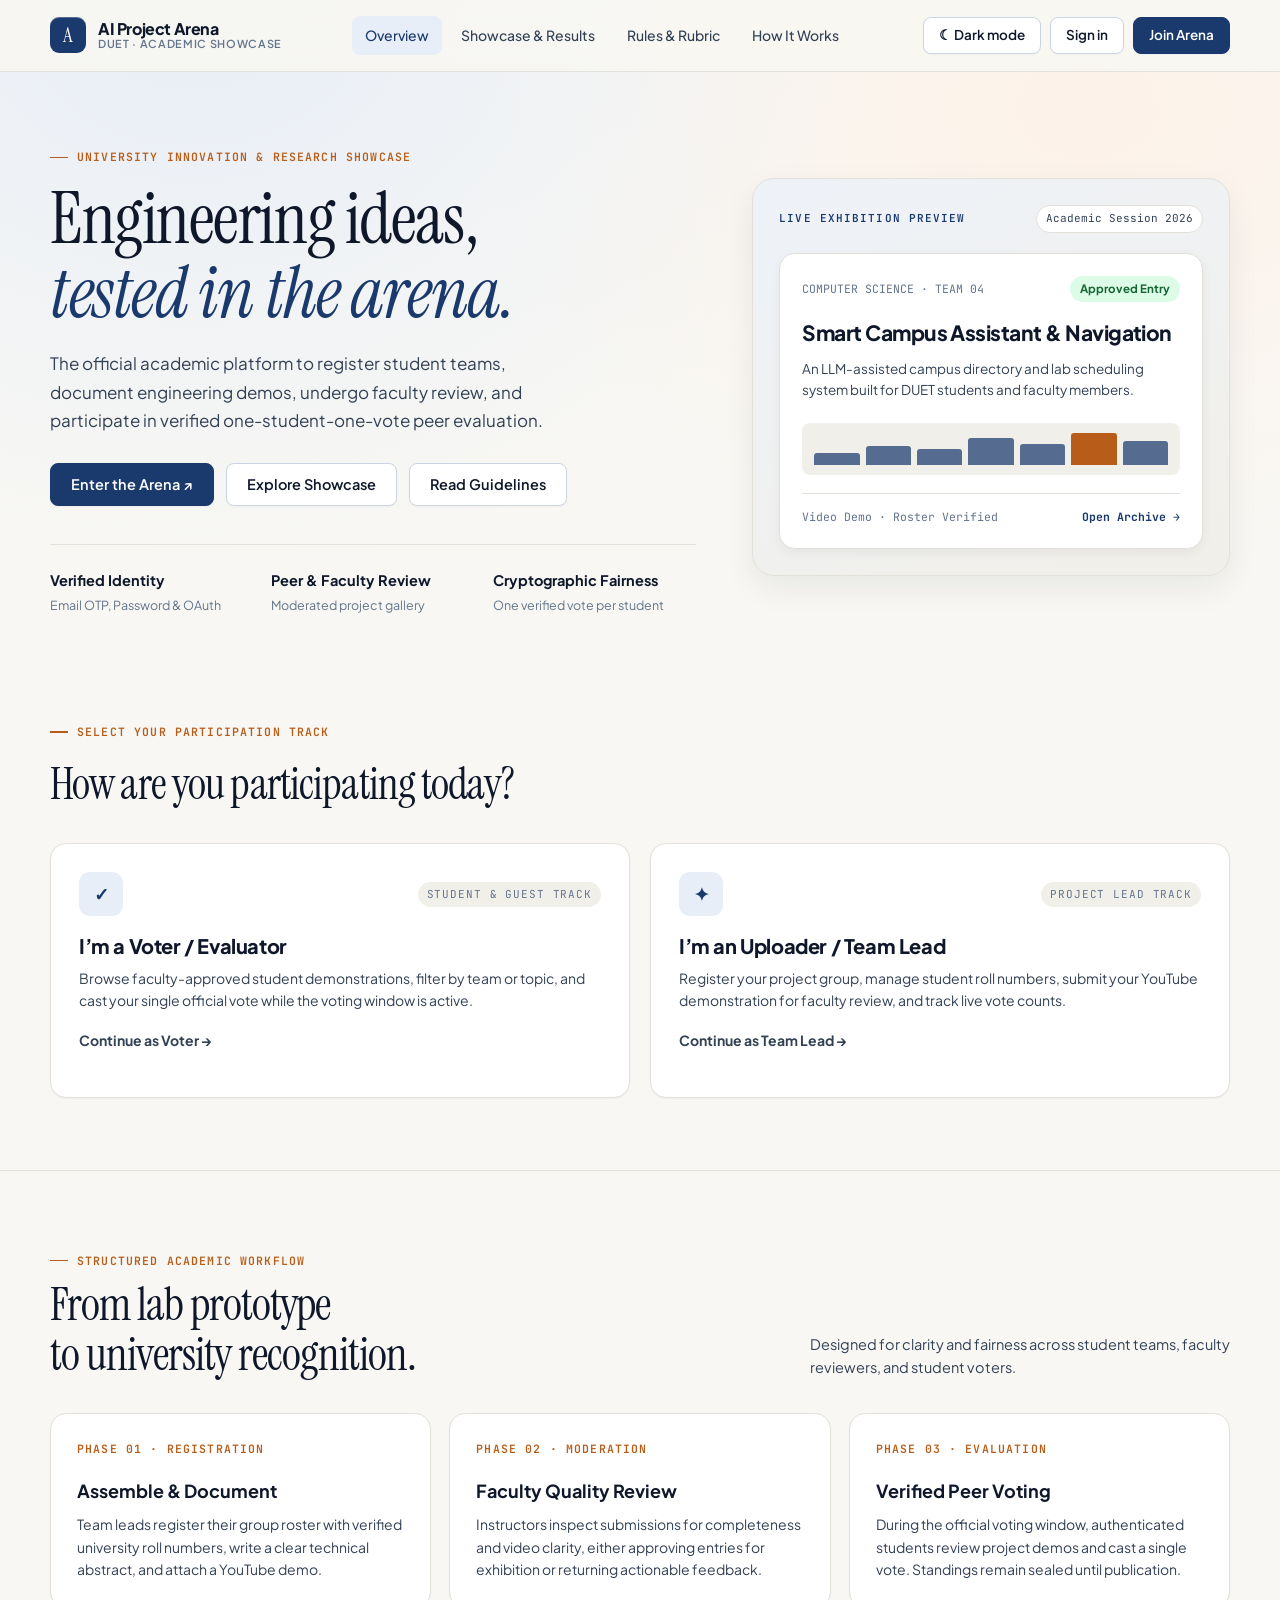
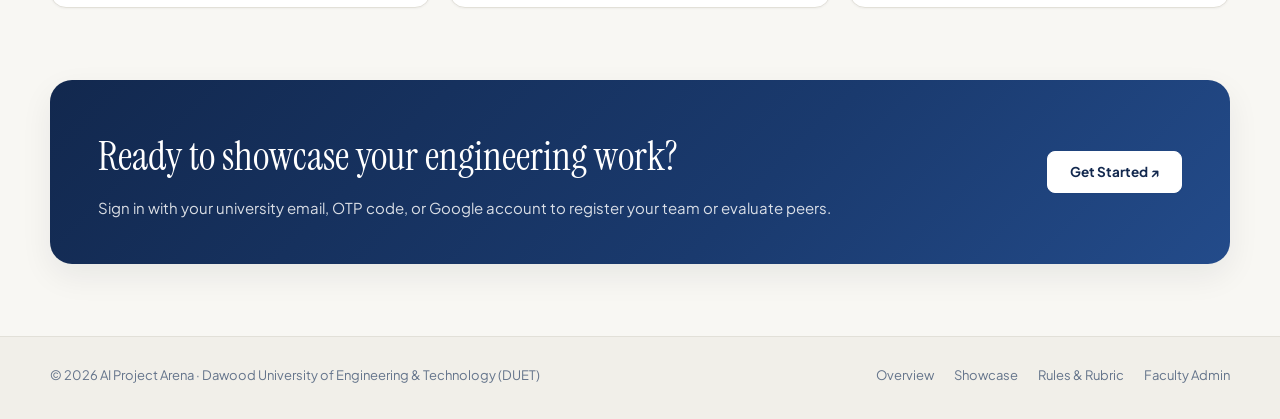
==== index.html @ b5c0bd1c "Redesign AI Project Arena with Email OTP, password recovery, enhanced admin tools, and showcase page" ====
<!doctype html>
<html lang="en">
<head>
  <meta charset="utf-8" />
  <meta name="viewport" content="width=device-width, initial-scale=1" />
  <meta name="theme-color" content="#f8f7f3" />
  <meta name="description" content="AI Project Arena — Official university student innovation & research showcase." />
  <title>AI Project Arena — University Innovation Showcase</title>
  <link rel="stylesheet" href="styles.css" />
  <link rel="stylesheet" href="login.css" />
</head>
<body>
  <header class="topbar">
    <div class="wrap nav">
      <a class="brand" href="index.html">
        <span class="mark">A</span>
        <span class="brand-meta">
          <span>AI Project Arena</span>
          <span class="brand-sub">DUET · Academic Showcase</span>
        </span>
      </a>
      <nav class="navlinks" aria-label="Primary">
        <a href="index.html" aria-current="page">Overview</a>
        <a href="projects.html">Showcase &amp; Results</a>
        <a href="guidelines.html">Rules &amp; Rubric</a>
        <a href="#process">How It Works</a>
      </nav>
      <div class="navactions">
        <button class="btn" id="themeToggle" type="button" aria-label="Toggle dark mode">☾ Dark mode</button>
        <button class="btn" id="headerSignIn" type="button" data-auth="signin">Sign in</button>
        <button class="btn primary" id="headerChooseRole" type="button">Join Arena</button>
      </div>
    </div>
  </header>

  <main>
    <!-- HERO SECTION -->
    <section class="wrap hero" id="about">
      <div>
        <div class="eyebrow">University Innovation &amp; Research Showcase</div>
        <h1>Engineering ideas,<br><span>tested in the arena.</span></h1>
        <p class="lead">
          The official academic platform to register student teams, document engineering demos, undergo faculty review, and participate in verified one-student-one-vote peer evaluation.
        </p>
        <div class="heroactions">
          <button class="btn primary" id="chooseRoleBtn" type="button">Enter the Arena ↗</button>
          <a class="btn" href="projects.html">Explore Showcase</a>
          <a class="btn" href="guidelines.html">Read Guidelines</a>
        </div>
        <div class="meta">
          <div>
            <strong>Verified Identity</strong>
            Email OTP, Password &amp; OAuth
          </div>
          <div>
            <strong>Peer &amp; Faculty Review</strong>
            Moderated project gallery
          </div>
          <div>
            <strong>Cryptographic Fairness</strong>
            One verified vote per student
          </div>
        </div>
      </div>

      <div class="showcase" id="projects">
        <div class="showcase-header">
          <span class="showcase-label">Live Exhibition Preview</span>
          <span class="showcase-badge" id="heroCompetitionBadge">Academic Session 2026</span>
        </div>
        <article class="project-card">
          <div class="project-top">
            <span>COMPUTER SCIENCE · TEAM 04</span>
            <span class="status">Approved Entry</span>
          </div>
          <h3>Smart Campus Assistant &amp; Navigation</h3>
          <p>An LLM-assisted campus directory and lab scheduling system built for DUET students and faculty members.</p>
          <div class="bars" aria-hidden="true">
            <i></i><i></i><i></i><i></i><i></i><i></i><i></i>
          </div>
          <div class="project-foot">
            <span>Video Demo · Roster Verified</span>
            <a href="projects.html" style="color:var(--primary);font-weight:700">Open Archive →</a>
          </div>
        </article>
      </div>
    </section>

    <!-- ROLE CHOOSER -->
    <section class="role-chooser" id="roleChooser">
      <div class="wrap">
        <div class="eyebrow">Select Your Participation Track</div>
        <h2>How are you participating today?</h2>
        <div class="role-grid">
          <button class="role-card" type="button" data-auth="signin" data-role="voter">
            <div class="role-card-top">
              <span class="role-icon">✓</span>
              <span class="role-tag">Student &amp; Guest Track</span>
            </div>
            <strong>I’m a Voter / Evaluator</strong>
            <span>Browse faculty-approved student demonstrations, filter by team or topic, and cast your single official vote while the voting window is active.</span>
            <span class="role-cta">Continue as Voter →</span>
          </button>

          <button class="role-card" type="button" data-auth="signin" data-role="team">
            <div class="role-card-top">
              <span class="role-icon">✦</span>
              <span class="role-tag">Project Lead Track</span>
            </div>
            <strong>I’m an Uploader / Team Lead</strong>
            <span>Register your project group, manage student roll numbers, submit your YouTube demonstration for faculty review, and track live vote counts.</span>
            <span class="role-cta">Continue as Team Lead →</span>
          </button>
        </div>
      </div>
    </section>

    <!-- ====================================================================
         STUDENT / TEAM LEAD WORKSPACE
         ==================================================================== -->
    <section class="dashboard" id="studentDashboard">
      <div class="wrap">
        <div class="dash-head">
          <div>
            <div class="eyebrow">Team Lead Workspace</div>
            <h2 id="dashWelcome">Your Project Workspace</h2>
            <p>Register your team roster, submit your video demonstration, and monitor faculty review status.</p>
          </div>
          <div class="dash-head-actions">
            <a class="btn" href="guidelines.html">Submission Checklist</a>
            <button class="btn" id="refreshDashboard" type="button">↻ Refresh Workspace</button>
          </div>
        </div>

        <!-- 4-Step Progress Tracker -->
        <div class="workflow-stepper" id="teamWorkflowStepper">
          <div class="workflow-step done" data-step="1">
            <span class="workflow-step-num">1</span>
            <div><strong>Account Verified</strong><span>Team Lead signed in</span></div>
          </div>
          <div class="workflow-step active" data-step="2">
            <span class="workflow-step-num">2</span>
            <div><strong>Register Roster</strong><span>Add members &amp; roll nos.</span></div>
          </div>
          <div class="workflow-step" data-step="3">
            <span class="workflow-step-num">3</span>
            <div><strong>Submit Demo</strong><span>YouTube link &amp; abstract</span></div>
          </div>
          <div class="workflow-step" data-step="4">
            <span class="workflow-step-num">4</span>
            <div><strong>Faculty Approval</strong><span>Live in public gallery</span></div>
          </div>
        </div>

        <div class="deadline-note" id="competitionNotice">Loading competition schedule…</div>

        <section class="vote-stats" id="teamVoteStats">
          <h3>Your Team’s Live Standing</h3>
          <div class="dashboard-empty">Loading vote totals…</div>
        </section>

        <div class="dash-grid">
          <section class="dash-panel">
            <h3>Register a New Team</h3>
            <p class="dash-help">Enter your official group name and add every member with their university roll number (e.g., 26F-CS-044).</p>
            <form id="createGroupForm">
              <label class="dash-field">
                Team / Group Name
                <input name="groupName" maxlength="80" required placeholder="e.g. Neural Dynamics Lab" />
              </label>
              <div style="font-size:12.5px;font-weight:700;margin:16px 0 6px;color:var(--ink-secondary)">Team Roster (Lead first)</div>
              <div id="memberRows">
                <div class="member-row">
                  <input name="memberName" required maxlength="100" placeholder="Team lead full name" />
                  <input name="rollNumber" required maxlength="40" placeholder="Roll no. (e.g. 26F-CS-044)" />
                  <button class="member-remove" type="button" aria-label="Remove member" hidden>Remove</button>
                </div>
              </div>
              <button class="text-button" id="addMember" type="button">+ Add another team member</button>
              <button class="btn primary" type="submit" style="width:100%;margin-top:14px">Register Team Roster</button>
              <div class="dash-message" id="groupMessage" role="status"></div>
            </form>
          </section>

          <section>
            <div class="group-list" id="groupList">
              <div class="dashboard-empty">Sign in to load your registered teams.</div>
            </div>
          </section>
        </div>
      </div>
    </section>

    <!-- ====================================================================
         VOTER WORKSPACE
         ==================================================================== -->
    <section class="voter-dashboard" id="voterDashboard">
      <div class="wrap">
        <div class="dash-head">
          <div>
            <div class="eyebrow">Evaluator &amp; Voter Workspace</div>
            <h2 id="voterWelcome">Approved Project Exhibition</h2>
            <p>Review approved student demonstrations and cast your single verified vote before the deadline.</p>
          </div>
          <div class="dash-head-actions">
            <button class="btn" id="refreshVoter" type="button">↻ Refresh Projects</button>
          </div>
        </div>

        <div class="deadline-note" id="votingNotice">Loading voting window status…</div>
        <div class="voter-message" id="voterMessage" role="status"></div>

        <!-- Search & Filter Toolbar -->
        <div class="voter-toolbar">
          <div class="search-input-wrap">
            <input type="search" id="voterSearchInput" placeholder="Search projects by title, team name, member, or roll number…" aria-label="Search approved projects" />
          </div>
          <div class="voter-toolbar-meta">
            <span id="voterCountBadge">0 projects</span>
          </div>
        </div>

        <div class="voter-grid" id="voterProjectList">
          <div class="dashboard-empty">Loading approved projects…</div>
        </div>
      </div>
    </section>

    <!-- ====================================================================
         ADMINISTRATION CONTROL ROOM
         ==================================================================== -->
    <section class="admin-dashboard" id="adminDashboard">
      <div class="wrap">
        <div class="dash-head">
          <div>
            <div class="eyebrow">Faculty &amp; Committee Control Room</div>
            <h2>Competition Administration</h2>
            <p>Moderate student submissions, configure competition windows, manage administrators, and publish official standings.</p>
          </div>
          <div class="dash-head-actions">
            <button class="btn" id="exportAdminCsv" type="button">⬇ Export CSV Report</button>
            <button class="btn" id="refreshAdmin" type="button">↻ Refresh Data</button>
          </div>
        </div>

        <!-- KPI Metrics Row -->
        <div class="admin-grid">
          <div class="admin-stat">
            <span>Total Submissions</span>
            <strong id="adminTotal">—</strong>
          </div>
          <div class="admin-stat">
            <span>Awaiting Review</span>
            <strong id="adminPending">—</strong>
          </div>
          <div class="admin-stat">
            <span>Approved in Gallery</span>
            <strong id="adminApproved">—</strong>
          </div>
          <div class="admin-stat">
            <span>Rejected / Needs Fix</span>
            <strong id="adminRejected">—</strong>
          </div>
        </div>

        <!-- Admin Section Filter Tabs -->
        <div class="admin-tabs" role="tablist" aria-label="Admin sections">
          <button class="admin-tab active" type="button" data-admin-section="all">All Panels</button>
          <button class="admin-tab" type="button" data-admin-section="queue">Review Queue</button>
          <button class="admin-tab" type="button" data-admin-section="settings">Schedule &amp; Windows</button>
          <button class="admin-tab" type="button" data-admin-section="results">Live Leaderboard</button>
          <button class="admin-tab" type="button" data-admin-section="gallery">Approved Gallery</button>
        </div>

        <!-- Super Admin Access Management -->
        <section class="admin-panel admin-management" id="superAdminPanel" hidden data-panel-group="settings">
          <div class="admin-panel-head">
            <div>
              <h3>Super Admin · Committee Access Control</h3>
              <p class="dash-help" style="margin:4px 0 0">Grant or revoke administrator privileges by email address.</p>
            </div>
          </div>
          <form id="adminAccessForm" class="admin-access-form">
            <label class="dash-field">
              Administrator Email Address
              <input id="adminAccessEmail" type="email" required maxlength="254" placeholder="faculty.member@duet.edu.pk" />
            </label>
            <button class="btn primary" type="submit">Grant Admin Access</button>
          </form>
          <div class="admin-message" id="adminAccessMessage" role="status"></div>
          <div id="adminAccessList" class="admin-access-list" aria-live="polite"></div>
        </section>

        <!-- Competition Settings -->
        <section class="admin-panel" data-panel-group="settings">
          <div class="admin-panel-head">
            <h3>Competition Windows &amp; Deadlines</h3>
            <button class="btn primary" id="saveAdminSettings" type="button">Save Title &amp; Submission Window</button>
          </div>
          <div class="admin-settings">
            <label>
              Competition Title
              <input id="adminTitle" maxlength="160" placeholder="e.g. DUET AI Project Arena — Fall 2026" />
            </label>
            <label>
              Submission Deadline
              <input id="adminSubmissionDeadline" type="datetime-local" />
            </label>
            <label>
              Voting Deadline
              <input id="adminVotingDeadline" type="datetime-local" />
            </label>
          </div>
          <div>
            <label class="admin-toggle">
              <input id="adminSubmissionsOpen" type="checkbox" />
              Project submissions are open
            </label>
            <label class="admin-toggle">
              <input id="adminVotingOpen" type="checkbox" disabled />
              Voting window is active
            </label>
            <label class="admin-toggle">
              <input id="adminResultsPublished" type="checkbox" disabled />
              Official results are published to students
            </label>
          </div>

          <div class="admin-voting-controls">
            <div>
              <strong id="adminVotingCountdown">Voting is not running</strong>
              <p class="dash-help" id="adminVotingState">Set a future voting deadline above, then start voting.</p>
            </div>
            <div class="admin-actions">
              <button class="btn primary" id="startVotingNow" type="button">Start Voting Window</button>
              <button class="btn danger" id="stopVotingNow" type="button">Stop Voting</button>
            </div>
          </div>

          <div class="admin-voting-controls" style="margin-bottom:0">
            <div>
              <strong style="font-family:var(--sans);font-size:15px">Public Results Publication</strong>
              <p class="dash-help">When published, final vote rankings are visible on the public Showcase &amp; Results page.</p>
            </div>
            <div class="admin-actions">
              <button class="btn primary" id="publishResultsNow" type="button">Publish Official Results</button>
              <button class="btn danger" id="unpublishResultsNow" type="button">Hide Results</button>
            </div>
          </div>

          <div class="admin-message" id="adminSettingsMessage" role="status"></div>
        </section>

        <!-- Submission Review Queue -->
        <section class="admin-panel" data-panel-group="queue">
          <div class="admin-panel-head">
            <div>
              <h3>Submission Moderation Queue</h3>
              <p class="dash-help" style="margin:4px 0 0">Verify video playback, check team roll numbers, and approve or return submissions with structured feedback.</p>
            </div>
          </div>
          <div class="admin-filter-bar">
            <input type="search" id="adminQueueSearch" placeholder="Filter queue by project title, team name, or roll number…" aria-label="Search review queue" />
            <select id="adminQueueStatusFilter" aria-label="Filter by status">
              <option value="all">All non-approved (Pending + Rejected + Draft)</option>
              <option value="pending">Pending review only</option>
              <option value="rejected">Rejected only</option>
              <option value="draft">Drafts only</option>
            </select>
          </div>
          <div class="admin-list" id="adminSubmissionList">
            <div class="dashboard-empty">Loading submissions…</div>
          </div>
        </section>

        <!-- Approved Gallery -->
        <section class="admin-panel" data-panel-group="gallery">
          <div class="admin-panel-head">
            <div>
              <h3>Approved Exhibition Roster</h3>
              <p class="dash-help" style="margin:4px 0 0">Compact list of projects currently live in the voter gallery.</p>
            </div>
          </div>
          <div class="approved-gallery-list" id="adminApprovedGallery">
            <div class="dashboard-empty">Loading approved projects…</div>
          </div>
        </section>

        <!-- Vote Totals Leaderboard -->
        <section class="admin-panel" data-panel-group="results">
          <div class="admin-panel-head">
            <div>
              <h3>Live Aggregate Standings (Counts Only)</h3>
              <p class="dash-help" style="margin:4px 0 0">Individual voter identities are never exposed. Standings refresh automatically every 15 seconds.</p>
            </div>
          </div>
          <div id="adminResults" class="admin-results">Vote totals are loading…</div>
        </section>
      </div>
    </section>

    <!-- HOW IT WORKS SECTION -->
    <section class="section" id="process">
      <div class="wrap">
        <div class="sectionhead">
          <div>
            <div class="eyebrow">Structured Academic Workflow</div>
            <h2>From lab prototype<br>to university recognition.</h2>
          </div>
          <p>Designed for clarity and fairness across student teams, faculty reviewers, and student voters.</p>
        </div>
        <div class="steps">
          <article class="step">
            <div class="stepnum">PHASE 01 · REGISTRATION</div>
            <h3>Assemble &amp; Document</h3>
            <p>Team leads register their group roster with verified university roll numbers, write a clear technical abstract, and attach a YouTube demo.</p>
          </article>
          <article class="step">
            <div class="stepnum">PHASE 02 · MODERATION</div>
            <h3>Faculty Quality Review</h3>
            <p>Instructors inspect submissions for completeness and video clarity, either approving entries for exhibition or returning actionable feedback.</p>
          </article>
          <article class="step">
            <div class="stepnum">PHASE 03 · EVALUATION</div>
            <h3>Verified Peer Voting</h3>
            <p>During the official voting window, authenticated students review project demos and cast a single vote. Standings remain sealed until publication.</p>
          </article>
        </div>
      </div>
    </section>

    <!-- CLOSING CTA -->
    <section class="wrap home-cta" id="joinCta">
      <div class="cta">
        <div>
          <h2>Ready to showcase your engineering work?</h2>
          <p>Sign in with your university email, OTP code, or Google account to register your team or evaluate peers.</p>
        </div>
        <button class="btn" id="ctaChooseRole" type="button">Get Started ↗</button>
      </div>
    </section>
  </main>

  <footer>
    <div class="wrap footerinner">
      <span>© 2026 AI Project Arena · Dawood University of Engineering &amp; Technology (DUET)</span>
      <div class="footerlinks">
        <a href="index.html">Overview</a>
        <a href="projects.html">Showcase</a>
        <a href="guidelines.html">Rules &amp; Rubric</a>
        <a href="#" id="adminEntry">Faculty Admin</a>
      </div>
    </div>
  </footer>

  <!-- ======================================================================
       ENHANCED AUTHENTICATION MODAL (PASSWORD + EMAIL OTP + RECOVERY)
       ====================================================================== -->
  <section class="auth-modal" id="authModal" aria-hidden="true">
    <div class="auth-panel" role="dialog" aria-modal="true" aria-labelledby="authTitle">
      <button class="auth-close" id="authClose" type="button" aria-label="Close">×</button>
      <div class="auth-eyebrow">Verified Arena Access</div>
      <h2 id="authTitle">Welcome to the Arena</h2>
      <p id="authSubtitle">Select your participation role and sign in to continue.</p>

      <!-- In-Modal Role Switcher (prevents getting kicked out when role isn't chosen yet) -->
      <div class="auth-role-picker" role="group" aria-label="Participation Role">
        <button type="button" class="auth-role-btn active" data-pick-role="voter">✓ Voter / Evaluator</button>
        <button type="button" class="auth-role-btn" data-pick-role="team">✦ Uploader / Team Lead</button>
      </div>

      <!-- Auth Mode Tabs -->
      <div class="auth-tabs" role="tablist">
        <button type="button" class="active" data-mode="signin">Password</button>
        <button type="button" data-mode="otp">Email OTP</button>
        <button type="button" data-mode="signup">Create Account</button>
      </div>

      <button id="googleSignIn" type="button">
        <svg width="16" height="16" viewBox="0 0 24 24" aria-hidden="true"><path fill="#4285F4" d="M23.49 12.27c0-.79-.07-1.54-.19-2.27H12v4.51h6.47c-.29 1.48-1.14 2.73-2.4 3.58v3h3.86c2.26-2.09 3.56-5.17 3.56-8.82z"/><path fill="#34A853" d="M12 24c3.24 0 5.95-1.08 7.93-2.91l-3.86-3c-1.08.72-2.45 1.16-4.07 1.16-3.13 0-5.78-2.11-6.73-4.96H1.29v3.09C3.26 21.3 7.31 24 12 24z"/><path fill="#FBBC05" d="M5.27 14.29c-.25-.72-.38-1.49-.38-2.29s.14-1.57.38-2.29V6.62H1.29C.47 8.24 0 10.06 0 12s.47 3.76 1.29 5.38l3.98-3.09z"/><path fill="#EA4335" d="M12 4.75c1.77 0 3.35.61 4.6 1.8l3.42-3.42C17.95 1.19 15.24 0 12 0 7.31 0 3.26 2.7 1.29 6.62l3.98 3.09c.95-2.85 3.6-4.96 6.73-4.96z"/></svg>
        Continue with Google
      </button>

      <div class="auth-or" id="authDivider">or with email</div>

      <form id="authForm">
        <label id="nameField" style="display:none">
          Full Name
          <input id="fullName" type="text" autocomplete="name" placeholder="e.g. Jawad Nawaz" />
        </label>

        <label id="typeField" style="display:none">
          Account Affiliation
          <select id="accountType">
            <option value="general">General / Guest Account</option>
            <option value="university">DUET University Student (@students.duet.edu.pk)</option>
          </select>
        </label>

        <label id="emailField">
          Email Address
          <input id="email" type="email" autocomplete="email" required placeholder="you@example.com" />
        </label>

        <label id="passwordField">
          <span id="passwordLabelText">Password</span>
          <div class="password-field-wrap">
            <input id="password" type="password" autocomplete="current-password" minlength="8" placeholder="At least 8 characters" />
            <button type="button" class="password-toggle-btn" id="togglePasswordBtn" aria-label="Show password">Show</button>
          </div>
        </label>

        <label id="confirmPasswordField" style="display:none">
          Confirm New Password
          <input id="confirmPassword" type="password" autocomplete="new-password" minlength="8" placeholder="Re-enter new password" />
        </label>

        <label id="otpCodeField" style="display:none">
          One-Time Verification Code (OTP)
          <input id="otpCode" class="otp-code-input" type="text" inputmode="numeric" pattern="[0-9]{6,8}" maxlength="8" autocomplete="one-time-code" placeholder="123456" />
        </label>

        <div class="auth-aux-links" id="authAuxLinks">
          <button type="button" class="auth-link-btn" id="forgotPasswordLink">Forgot password?</button>
          <button type="button" class="auth-link-btn" id="resendOtpLink" style="display:none">Resend code</button>
        </div>

        <button id="authSubmit" type="submit">Sign in</button>
      </form>

      <p id="authMessage" role="status" aria-live="polite"></p>
    </div>
  </section>

  <div class="toast" role="status" aria-live="polite"></div>

  <script type="module" src="theme.js"></script>
  <script type="module" src="app.js"></script>
  <script type="module" src="auth.js"></script>
  <script type="module" src="admin-access.js"></script>
</body>
</html>
---- styles.css ----
/* ==========================================================================
   AI PROJECT ARENA — EDITORIAL ACADEMIC & RESEARCH SHOWCASE DESIGN SYSTEM
   Dawood University of Engineering & Technology (DUET)
   ========================================================================== */

@import url('https://fonts.googleapis.com/css2?family=Instrument+Serif:ital@0;1&family=Plus+Jakarta+Sans:wght@400;500;600;700;800&family=JetBrains+Mono:wght@400;500;600&display=swap');

:root {
  color-scheme: light;
  --bg: #f8f7f3;
  --bg-subtle: #f1efe9;
  --surface: #ffffff;
  --surface-elevated: #ffffff;
  --surface-tint: #eef2f8;
  --ink: #0f172a;
  --ink-secondary: #334155;
  --muted: #64748b;
  --line: #e2e0d8;
  --line-strong: #cbd5e1;

  --primary: #1a3a6e;
  --primary-hover: #12284e;
  --primary-soft: #e8eef7;
  --accent: #b85d19;
  --accent-soft: #fdf2e9;

  --success: #166534;
  --success-bg: #dcfce7;
  --warning: #92400e;
  --warning-bg: #fef3c7;
  --danger: #991b1b;
  --danger-bg: #fee2e2;

  --radius-sm: 8px;
  --radius-md: 12px;
  --radius-lg: 16px;
  --radius-xl: 22px;

  --shadow-xs: 0 1px 2px rgba(15, 23, 42, 0.04);
  --shadow-sm: 0 4px 12px rgba(15, 23, 42, 0.05);
  --shadow-md: 0 12px 32px rgba(15, 23, 42, 0.07);
  --shadow-lg: 0 24px 64px rgba(15, 23, 42, 0.14);

  --sans: 'Plus Jakarta Sans', -apple-system, BlinkMacSystemFont, 'Segoe UI', Roboto, sans-serif;
  --serif: 'Instrument Serif', Georgia, Cambria, serif;
  --mono: 'JetBrains Mono', ui-monospace, SFMono-Regular, Menlo, monospace;

  --ease-out: cubic-bezier(0.22, 1, 0.36, 1);
}

body.dark-mode {
  color-scheme: dark;
  --bg: #0b0f17;
  --bg-subtle: #111827;
  --surface: #151e2e;
  --surface-elevated: #1c273b;
  --surface-tint: #17233b;
  --ink: #f1f5f9;
  --ink-secondary: #cbd5e1;
  --muted: #94a3b8;
  --line: #243044;
  --line-strong: #334155;

  --primary: #60a5fa;
  --primary-hover: #93c5fd;
  --primary-soft: rgba(96, 165, 250, 0.14);
  --accent: #f59e0b;
  --accent-soft: rgba(245, 158, 11, 0.14);

  --success: #4ade80;
  --success-bg: rgba(34, 197, 94, 0.15);
  --warning: #fbbf24;
  --warning-bg: rgba(245, 158, 11, 0.15);
  --danger: #f87171;
  --danger-bg: rgba(239, 68, 68, 0.15);

  --shadow-xs: 0 1px 2px rgba(0, 0, 0, 0.25);
  --shadow-sm: 0 4px 12px rgba(0, 0, 0, 0.3);
  --shadow-md: 0 14px 36px rgba(0, 0, 0, 0.4);
  --shadow-lg: 0 28px 70px rgba(0, 0, 0, 0.6);
}

*, *::before, *::after {
  box-sizing: border-box;
}

html {
  scroll-behavior: smooth;
  -webkit-font-smoothing: antialiased;
  -moz-osx-font-smoothing: grayscale;
}

body {
  margin: 0;
  background-color: var(--bg);
  background-image:
    radial-gradient(at 15% 0%, var(--primary-soft) 0px, transparent 45%),
    radial-gradient(at 85% 12%, var(--accent-soft) 0px, transparent 40%);
  background-attachment: fixed;
  color: var(--ink);
  font: 15px/1.6 var(--sans);
  transition: background-color 0.28s var(--ease-out), color 0.28s var(--ease-out);
  min-height: 100vh;
  display: flex;
  flex-direction: column;
}

main {
  flex: 1;
}

a {
  color: inherit;
  text-decoration: none;
}

button, input, select, textarea {
  font: inherit;
}

button {
  cursor: pointer;
}

.wrap {
  width: min(1180px, calc(100% - 48px));
  margin: 0 auto;
}

/* ==========================================================================
   TOP NAVIGATION BAR
   ========================================================================== */

.topbar {
  position: sticky;
  top: 0;
  z-index: 40;
  min-height: 72px;
  background: color-mix(in srgb, var(--bg) 86%, transparent);
  backdrop-filter: blur(14px);
  -webkit-backdrop-filter: blur(14px);
  border-bottom: 1px solid var(--line);
  display: flex;
  align-items: center;
  transition: background-color 0.25s var(--ease-out), border-color 0.25s var(--ease-out);
}

.nav {
  display: flex;
  align-items: center;
  justify-content: space-between;
  gap: 20px;
}

.brand {
  display: inline-flex;
  align-items: center;
  gap: 12px;
  font-weight: 750;
  font-size: 16px;
  letter-spacing: -0.025em;
  color: var(--ink);
}

.mark {
  width: 36px;
  height: 36px;
  border-radius: 9px;
  background: var(--primary);
  color: #fff;
  display: grid;
  place-items: center;
  font-family: var(--serif);
  font-size: 21px;
  font-weight: 400;
  box-shadow: inset 0 1px 0 rgba(255,255,255,0.25);
}

body.dark-mode .mark {
  background: #2563eb;
  color: #fff;
}

.brand-meta {
  display: flex;
  flex-direction: column;
  line-height: 1.15;
}

.brand-sub {
  font-size: 11px;
  font-weight: 600;
  letter-spacing: 0.06em;
  text-transform: uppercase;
  color: var(--muted);
}

.navlinks {
  display: flex;
  align-items: center;
  gap: 6px;
}

.navlinks a {
  padding: 8px 13px;
  border-radius: var(--radius-sm);
  color: var(--ink-secondary);
  font-size: 14px;
  font-weight: 500;
  transition: color 0.18s ease, background-color 0.18s ease;
}

.navlinks a:hover,
.navlinks a[aria-current="page"] {
  color: var(--primary);
  background: var(--primary-soft);
}

.navactions {
  display: flex;
  align-items: center;
  gap: 9px;
  flex-wrap: wrap;
}

/* ==========================================================================
   BUTTONS & BADGES
   ========================================================================== */

.btn {
  display: inline-flex;
  align-items: center;
  justify-content: center;
  gap: 8px;
  border: 1px solid var(--line-strong);
  border-radius: var(--radius-sm);
  padding: 9px 15px;
  background: var(--surface);
  color: var(--ink);
  font-size: 13.5px;
  font-weight: 600;
  line-height: 1.2;
  box-shadow: var(--shadow-xs);
  transition: transform 0.16s var(--ease-out), border-color 0.16s ease, background-color 0.16s ease, box-shadow 0.16s ease;
}

.btn:hover:not(:disabled) {
  transform: translateY(-1px);
  border-color: var(--primary);
  box-shadow: var(--shadow-sm);
}

.btn:active:not(:disabled) {
  transform: translateY(0);
}

.btn:disabled {
  opacity: 0.55;
  cursor: not-allowed;
}

.btn.primary {
  background: var(--primary);
  border-color: var(--primary);
  color: #ffffff;
}

.btn.primary:hover:not(:disabled) {
  background: var(--primary-hover);
  border-color: var(--primary-hover);
}

body.dark-mode .btn.primary {
  background: #3b82f6;
  border-color: #3b82f6;
  color: #ffffff;
}

body.dark-mode .btn.primary:hover:not(:disabled) {
  background: #2563eb;
  border-color: #2563eb;
}

.btn.danger {
  background: var(--danger-bg);
  border-color: color-mix(in srgb, var(--danger) 30%, transparent);
  color: var(--danger);
}

.btn.danger:hover:not(:disabled) {
  background: var(--danger);
  border-color: var(--danger);
  color: #ffffff;
}

.btn.sm {
  padding: 6px 11px;
  font-size: 12.5px;
}

.text-button {
  border: 0;
  background: transparent;
  color: var(--primary);
  font-size: 13px;
  font-weight: 600;
  padding: 6px 8px;
  border-radius: 6px;
  transition: background-color 0.15s ease;
}

.text-button:hover {
  background: var(--primary-soft);
}

.eyebrow {
  display: inline-flex;
  align-items: center;
  gap: 9px;
  color: var(--accent);
  font-family: var(--mono);
  font-size: 11.5px;
  font-weight: 600;
  letter-spacing: 0.1em;
  text-transform: uppercase;
}

.eyebrow::before {
  content: "";
  width: 18px;
  height: 1.5px;
  background: var(--accent);
}

/* ==========================================================================
   HERO & LANDING SECTIONS
   ========================================================================== */

.hero {
  padding: 68px 0 64px;
  display: grid;
  grid-template-columns: 1.15fr 0.85fr;
  gap: 56px;
  align-items: center;
}

.hero h1 {
  font-family: var(--serif);
  font-weight: 400;
  font-size: clamp(46px, 6vw, 72px);
  line-height: 1.02;
  letter-spacing: -0.02em;
  margin: 16px 0 20px;
  color: var(--ink);
}

.hero h1 span {
  font-style: italic;
  color: var(--primary);
}

.lead {
  font-size: 17px;
  line-height: 1.68;
  color: var(--ink-secondary);
  max-width: 540px;
  margin: 0 0 28px;
}

.heroactions {
  display: flex;
  gap: 12px;
  flex-wrap: wrap;
}

.heroactions .btn {
  padding: 12px 20px;
  font-size: 14.5px;
}

.meta {
  display: grid;
  grid-template-columns: repeat(3, minmax(0, 1fr));
  gap: 18px;
  margin-top: 38px;
  padding-top: 24px;
  border-top: 1px solid var(--line);
  color: var(--muted);
  font-size: 12.5px;
}

.meta strong {
  color: var(--ink);
  font-size: 14.5px;
  font-weight: 700;
  display: block;
  margin-bottom: 2px;
}

/* Showcase Preview Card */
.showcase {
  background: linear-gradient(155deg, var(--surface-tint), var(--bg-subtle));
  border: 1px solid var(--line);
  border-radius: var(--radius-xl);
  padding: 26px;
  position: relative;
  overflow: hidden;
  box-shadow: var(--shadow-md);
}

.showcase-header {
  display: flex;
  justify-content: space-between;
  align-items: center;
  gap: 12px;
  margin-bottom: 20px;
}

.showcase-label {
  font-family: var(--mono);
  font-size: 11px;
  text-transform: uppercase;
  letter-spacing: 0.1em;
  color: var(--primary);
  font-weight: 600;
}

.showcase-badge {
  font-family: var(--mono);
  font-size: 11px;
  padding: 4px 9px;
  border-radius: 999px;
  background: var(--surface);
  border: 1px solid var(--line);
  color: var(--ink-secondary);
}

.project-card {
  position: relative;
  background: var(--surface);
  border: 1px solid var(--line);
  border-radius: var(--radius-lg);
  padding: 22px;
  box-shadow: var(--shadow-sm);
  transition: transform 0.22s var(--ease-out), box-shadow 0.22s var(--ease-out);
}

.project-top,
.project-foot {
  display: flex;
  justify-content: space-between;
  align-items: center;
  gap: 10px;
  color: var(--muted);
  font-family: var(--mono);
  font-size: 11.5px;
}

.status,
.dash-status {
  display: inline-flex;
  align-items: center;
  gap: 5px;
  background: var(--success-bg);
  color: var(--success);
  padding: 4px 10px;
  border-radius: 999px;
  font-family: var(--sans);
  font-size: 11.5px;
  font-weight: 700;
  text-transform: capitalize;
}

.dash-status.rejected {
  background: var(--danger-bg);
  color: var(--danger);
}

.dash-status.pending {
  background: var(--warning-bg);
  color: var(--warning);
}

.dash-status.draft {
  background: var(--bg-subtle);
  color: var(--muted);
}

.project-card h3 {
  font-size: 21px;
  font-weight: 750;
  letter-spacing: -0.025em;
  margin: 14px 0 8px;
  color: var(--ink);
}

.project-card p {
  font-size: 13.5px;
  color: var(--ink-secondary);
  margin: 0;
  line-height: 1.58;
}

.project-foot {
  border-top: 1px solid var(--line);
  padding-top: 14px;
  margin-top: 18px;
}

.bars {
  display: flex;
  gap: 6px;
  align-items: flex-end;
  height: 52px;
  margin-top: 22px;
  padding: 10px 12px;
  background: var(--bg-subtle);
  border-radius: var(--radius-sm);
}

.bars i {
  flex: 1;
  background: var(--primary);
  opacity: 0.72;
  border-radius: 3px 3px 0 0;
  transition: height 0.4s var(--ease-out), opacity 0.2s ease;
}

.project-card:hover .bars i {
  opacity: 0.95;
}

.bars i:nth-child(1) { height: 38%; }
.bars i:nth-child(2) { height: 60%; }
.bars i:nth-child(3) { height: 48%; }
.bars i:nth-child(4) { height: 82%; }
.bars i:nth-child(5) { height: 66%; }
.bars i:nth-child(6) { height: 100%; background: var(--accent); opacity: 1; }
.bars i:nth-child(7) { height: 74%; }

/* ==========================================================================
   ROLE CHOOSER
   ========================================================================== */

.role-chooser {
  padding: 36px 0 72px;
}

.role-chooser h2 {
  font-family: var(--serif);
  font-weight: 400;
  font-size: clamp(32px, 4.5vw, 44px);
  letter-spacing: -0.02em;
  margin: 8px 0 24px;
}

.role-grid {
  display: grid;
  grid-template-columns: repeat(2, minmax(0, 1fr));
  gap: 20px;
}

.role-card {
  display: flex;
  flex-direction: column;
  align-items: flex-start;
  text-align: left;
  width: 100%;
  padding: 28px;
  border: 1px solid var(--line);
  border-radius: var(--radius-lg);
  background: var(--surface);
  color: var(--ink);
  box-shadow: var(--shadow-xs);
  position: relative;
  transition: transform 0.22s var(--ease-out), border-color 0.22s ease, box-shadow 0.22s ease;
}

.role-card:hover {
  border-color: var(--primary);
  transform: translateY(-3px);
  box-shadow: var(--shadow-md);
}

.role-card-top {
  display: flex;
  width: 100%;
  justify-content: space-between;
  align-items: center;
  margin-bottom: 14px;
}

.role-icon {
  width: 44px;
  height: 44px;
  border-radius: 11px;
  background: var(--primary-soft);
  display: grid;
  place-items: center;
  color: var(--primary);
  font-weight: 700;
  font-size: 18px;
}

.role-tag {
  font-family: var(--mono);
  font-size: 11px;
  text-transform: uppercase;
  letter-spacing: 0.08em;
  color: var(--muted);
  padding: 4px 9px;
  border-radius: 999px;
  background: var(--bg-subtle);
}

.role-card strong {
  display: block;
  font-size: 20px;
  font-weight: 750;
  letter-spacing: -0.02em;
  margin: 0 0 6px;
}

.role-card > span {
  font-size: 14px;
  color: var(--ink-secondary);
  line-height: 1.55;
  margin-bottom: 18px;
}

.role-cta {
  margin-top: auto;
  font-size: 13px;
  font-weight: 700;
  color: var(--primary);
  display: inline-flex;
  align-items: center;
  gap: 6px;
}

/* ==========================================================================
   SECTIONS, STEPS, AND CTA
   ========================================================================== */

.section {
  padding: 72px 0;
  border-top: 1px solid var(--line);
}

.sectionhead {
  display: flex;
  justify-content: space-between;
  gap: 30px;
  align-items: flex-end;
  margin-bottom: 34px;
}

.section h2 {
  font-family: var(--serif);
  font-weight: 400;
  font-size: clamp(32px, 4.5vw, 46px);
  letter-spacing: -0.02em;
  line-height: 1.08;
  margin: 10px 0 0;
}

.sectionhead p {
  max-width: 420px;
  color: var(--ink-secondary);
  font-size: 14.5px;
  margin: 0;
}

.steps {
  display: grid;
  grid-template-columns: repeat(3, 1fr);
  gap: 18px;
}

.step {
  padding: 26px;
  border: 1px solid var(--line);
  border-radius: var(--radius-lg);
  background: var(--surface);
  box-shadow: var(--shadow-xs);
  transition: transform 0.2s var(--ease-out), border-color 0.2s ease;
}

.step:hover {
  transform: translateY(-2px);
  border-color: var(--line-strong);
}

.stepnum {
  color: var(--accent);
  font-family: var(--mono);
  font-size: 11.5px;
  font-weight: 600;
  letter-spacing: 0.1em;
}

.step h3 {
  font-size: 18px;
  font-weight: 700;
  margin: 18px 0 8px;
  color: var(--ink);
}

.step p {
  font-size: 14px;
  color: var(--ink-secondary);
  margin: 0;
  line-height: 1.6;
}

.home-cta {
  padding-bottom: 72px;
}

.cta {
  background: linear-gradient(135deg, #12284e 0%, #1a3a6e 60%, #234b8a 100%);
  color: #ffffff;
  border-radius: var(--radius-xl);
  padding: 44px 48px;
  display: flex;
  justify-content: space-between;
  align-items: center;
  gap: 28px;
  box-shadow: var(--shadow-md);
}

.cta h2 {
  font-family: var(--serif);
  font-weight: 400;
  font-size: clamp(30px, 4vw, 40px);
  margin: 0 0 8px;
  color: #ffffff;
}

.cta p {
  margin: 0;
  color: rgba(255, 255, 255, 0.84);
  font-size: 15px;
}

.cta .btn {
  background: #ffffff;
  border-color: #ffffff;
  color: #12284e;
  white-space: nowrap;
  padding: 12px 22px;
  font-weight: 700;
}

.cta .btn:hover {
  background: #f1f5f9;
  border-color: #f1f5f9;
}

/* ==========================================================================
   USER CHIP & PROFILE MENU
   ========================================================================== */

.user-chip {
  display: inline-flex;
  align-items: center;
  gap: 8px;
  padding: 6px 12px;
  border-radius: 999px;
  background: var(--primary-soft);
  border: 1px solid color-mix(in srgb, var(--primary) 22%, transparent);
  font-size: 12.5px;
  font-weight: 600;
  color: var(--primary);
  max-width: 240px;
  overflow: hidden;
  text-overflow: ellipsis;
  white-space: nowrap;
}

.role-pill {
  font-family: var(--mono);
  font-size: 10.5px;
  text-transform: uppercase;
  letter-spacing: 0.06em;
  padding: 3px 8px;
  border-radius: 999px;
  background: var(--accent-soft);
  color: var(--accent);
  font-weight: 700;
}

/* ==========================================================================
   WORKSPACES (STUDENT / VOTER / ADMIN)
   ========================================================================== */

.dashboard,
.voter-dashboard,
.admin-dashboard {
  display: none;
  padding: 44px 0 76px;
  border-top: 1px solid var(--line);
  animation: workspaceFadeIn 0.32s var(--ease-out);
}

@keyframes workspaceFadeIn {
  from { opacity: 0; transform: translateY(8px); }
  to { opacity: 1; transform: translateY(0); }
}

.dashboard.visible,
.voter-dashboard.visible,
.admin-dashboard.visible {
  display: block;
}

.dash-head {
  display: flex;
  justify-content: space-between;
  gap: 20px;
  align-items: flex-start;
  margin-bottom: 24px;
  padding-bottom: 20px;
  border-bottom: 1px solid var(--line);
}

.dash-head h2 {
  font-family: var(--serif);
  font-weight: 400;
  font-size: clamp(30px, 4vw, 40px);
  letter-spacing: -0.02em;
  margin: 6px 0;
}

.dash-head p {
  color: var(--ink-secondary);
  margin: 0;
  font-size: 14.5px;
}

.dash-head-actions {
  display: flex;
  gap: 10px;
  align-items: center;
  flex-wrap: wrap;
}

/* Progress Stepper in Team Workspace */
.workflow-stepper {
  display: grid;
  grid-template-columns: repeat(4, minmax(0, 1fr));
  gap: 12px;
  margin: 0 0 22px;
}

.workflow-step {
  background: var(--surface);
  border: 1px solid var(--line);
  border-radius: var(--radius-md);
  padding: 13px 15px;
  display: flex;
  align-items: center;
  gap: 11px;
  font-size: 13px;
}

.workflow-step-num {
  width: 26px;
  height: 26px;
  border-radius: 50%;
  background: var(--bg-subtle);
  color: var(--muted);
  font-family: var(--mono);
  font-size: 12px;
  font-weight: 700;
  display: grid;
  place-items: center;
  flex-shrink: 0;
}

.workflow-step.done {
  border-color: color-mix(in srgb, var(--success) 35%, var(--line));
}

.workflow-step.done .workflow-step-num {
  background: var(--success-bg);
  color: var(--success);
}

.workflow-step.active {
  border-color: var(--primary);
  box-shadow: var(--shadow-xs);
}

.workflow-step.active .workflow-step-num {
  background: var(--primary);
  color: #fff;
}

.workflow-step strong {
  display: block;
  font-size: 13px;
  color: var(--ink);
}

.workflow-step span {
  font-size: 11.5px;
  color: var(--muted);
}

.dash-grid {
  display: grid;
  grid-template-columns: minmax(300px, 0.85fr) minmax(0, 1.15fr);
  gap: 22px;
  align-items: start;
}

.dash-panel,
.group-panel,
.admin-stat,
.admin-panel,
.admin-submission,
.voter-card,
.vote-stats {
  background: var(--surface);
  border: 1px solid var(--line);
  border-radius: var(--radius-lg);
  padding: 24px;
  box-shadow: var(--shadow-xs);
}

.dash-panel h3,
.group-panel h3,
.admin-panel h3,
.vote-stats h3 {
  margin: 0 0 8px;
  font-size: 18px;
  font-weight: 750;
  letter-spacing: -0.02em;
}

.dash-help {
  color: var(--muted);
  font-size: 13px;
  margin: 0 0 16px;
  line-height: 1.5;
}

.dash-field {
  display: block;
  margin: 14px 0;
  font-size: 13px;
  font-weight: 600;
  color: var(--ink-secondary);
}

.dash-field input,
.dash-field textarea,
.dash-field select {
  display: block;
  width: 100%;
  margin-top: 6px;
  border: 1px solid var(--line-strong);
  border-radius: var(--radius-sm);
  padding: 10px 12px;
  background: var(--surface);
  color: var(--ink);
  font: inherit;
  font-weight: 400;
  transition: border-color 0.15s ease, box-shadow 0.15s ease;
}

.dash-field input:focus,
.dash-field textarea:focus,
.dash-field select:focus {
  outline: none;
  border-color: var(--primary);
  box-shadow: 0 0 0 3px var(--primary-soft);
}

.dash-field textarea {
  min-height: 110px;
  resize: vertical;
}

.member-row {
  display: grid;
  grid-template-columns: 1fr 1fr auto;
  gap: 8px;
  margin: 9px 0;
}

.member-row input,
.member-edit-row input,
.member-edit-add input {
  min-width: 0;
  width: 100%;
  padding: 9px 11px;
  border: 1px solid var(--line-strong);
  border-radius: var(--radius-sm);
  background: var(--surface);
  color: var(--ink);
  font: inherit;
  font-size: 13px;
}

.member-remove {
  border: 0;
  background: transparent;
  color: var(--danger);
  font-size: 12.5px;
  font-weight: 600;
  padding: 6px 8px;
  border-radius: 6px;
}

.member-remove:hover {
  background: var(--danger-bg);
}

.dash-message,
.admin-message,
.voter-message {
  font-size: 13px;
  min-height: 20px;
  margin-top: 10px;
  color: var(--success);
  font-weight: 500;
}

.group-list {
  display: grid;
  gap: 18px;
}

.group-title {
  display: flex;
  justify-content: space-between;
  align-items: center;
  gap: 12px;
  margin-bottom: 10px;
}

.group-title h3 {
  margin: 0;
}

.roster-editor {
  margin: 14px 0 18px;
  padding: 14px;
  border: 1px solid var(--line);
  background: var(--bg-subtle);
  border-radius: var(--radius-md);
  font-size: 13px;
}

.member-edit-row {
  display: grid;
  grid-template-columns: minmax(0, 1fr) minmax(0, 1fr) auto auto;
  gap: 8px;
  margin: 8px 0;
}

.member-edit-add {
  display: grid;
  grid-template-columns: 1fr 1fr auto;
  gap: 8px;
  margin-top: 10px;
  padding-top: 10px;
  border-top: 1px dashed var(--line-strong);
}

.submission-form {
  border-top: 1px solid var(--line);
  padding-top: 18px;
  margin-top: 16px;
}

.deadline-note {
  background: var(--surface-tint);
  border: 1px solid color-mix(in srgb, var(--primary) 20%, transparent);
  padding: 12px 16px;
  border-radius: var(--radius-md);
  font-size: 13px;
  color: var(--ink-secondary);
  margin: 14px 0;
  display: flex;
  align-items: center;
  justify-content: space-between;
  gap: 12px;
  flex-wrap: wrap;
}

.dashboard-empty {
  border: 1px dashed var(--line-strong);
  border-radius: var(--radius-md);
  padding: 32px 24px;
  text-align: center;
  color: var(--muted);
  font-size: 14px;
  background: color-mix(in srgb, var(--bg-subtle) 50%, transparent);
}

.youtube-player {
  position: relative;
  width: 100%;
  aspect-ratio: 16 / 9;
  background: #0b0f17;
  border-radius: var(--radius-md);
  overflow: hidden;
  margin: 14px 0 16px;
  border: 1px solid var(--line);
}

.youtube-player iframe {
  position: absolute;
  inset: 0;
  width: 100%;
  height: 100%;
  border: 0;
}

.youtube-link-note {
  font-size: 12px;
  color: var(--muted);
  margin: -6px 0 14px;
}

/* ==========================================================================
   VOTER GALLERY & TOOLBAR
   ========================================================================== */

.voter-toolbar {
  display: flex;
  gap: 12px;
  align-items: center;
  justify-content: space-between;
  flex-wrap: wrap;
  margin: 18px 0 22px;
  padding: 14px 16px;
  background: var(--surface);
  border: 1px solid var(--line);
  border-radius: var(--radius-md);
}

.search-input-wrap {
  position: relative;
  flex: 1;
  min-width: 240px;
}

.search-input-wrap input {
  width: 100%;
  padding: 9px 14px;
  border: 1px solid var(--line-strong);
  border-radius: var(--radius-sm);
  background: var(--bg);
  color: var(--ink);
  font-size: 13.5px;
}

.search-input-wrap input:focus {
  outline: none;
  border-color: var(--primary);
}

.voter-toolbar-meta {
  display: flex;
  align-items: center;
  gap: 12px;
  font-size: 13px;
  color: var(--muted);
}

.voter-grid {
  display: grid;
  grid-template-columns: repeat(auto-fit, minmax(min(100%, 340px), 1fr));
  gap: 20px;
  align-items: stretch;
}

.voter-card {
  display: flex;
  flex-direction: column;
  min-width: 0;
  overflow: hidden;
  transition: transform 0.2s var(--ease-out), box-shadow 0.2s var(--ease-out), border-color 0.2s ease;
}

.voter-card:hover {
  transform: translateY(-2px);
  box-shadow: var(--shadow-md);
  border-color: var(--line-strong);
}

.voter-card.voted-card {
  border-color: var(--success);
  box-shadow: 0 0 0 2px var(--success-bg);
}

.voter-card h3 {
  margin: 8px 0;
  font-size: 20px;
  letter-spacing: -0.02em;
}

.voter-card p {
  font-size: 13.5px;
  color: var(--ink-secondary);
  margin: 0 0 12px;
  line-height: 1.6;
}

.voter-card iframe {
  display: block;
  width: 100%;
  aspect-ratio: 16 / 9;
  height: auto;
  border: 0;
  border-radius: var(--radius-sm);
  margin: 10px 0 14px;
  background: #0b0f17;
}

.voter-card-footer {
  margin-top: auto;
  padding-top: 12px;
  border-top: 1px solid var(--line);
  display: flex;
  align-items: center;
  justify-content: space-between;
  gap: 10px;
}

/* ==========================================================================
   ADMINISTRATION CONTROL ROOM
   ========================================================================== */

.admin-tabs {
  display: flex;
  gap: 8px;
  flex-wrap: wrap;
  margin: 0 0 22px;
  padding: 6px;
  background: var(--bg-subtle);
  border: 1px solid var(--line);
  border-radius: var(--radius-md);
}

.admin-tab {
  border: 0;
  background: transparent;
  color: var(--ink-secondary);
  padding: 9px 16px;
  border-radius: var(--radius-sm);
  font-size: 13.5px;
  font-weight: 600;
  transition: background-color 0.15s ease, color 0.15s ease;
}

.admin-tab:hover {
  color: var(--ink);
}

.admin-tab.active {
  background: var(--surface);
  color: var(--primary);
  box-shadow: var(--shadow-xs);
}

.admin-grid {
  display: grid;
  grid-template-columns: repeat(4, minmax(0, 1fr));
  gap: 14px;
  margin: 20px 0;
}

.admin-stat {
  padding: 18px 20px;
  position: relative;
}

.admin-stat span {
  display: block;
  color: var(--muted);
  font-size: 12px;
  font-weight: 600;
  text-transform: uppercase;
  letter-spacing: 0.06em;
}

.admin-stat strong {
  display: block;
  font-family: var(--serif);
  font-weight: 400;
  font-size: 36px;
  line-height: 1.1;
  margin-top: 6px;
  color: var(--ink);
}

.admin-panel {
  margin: 18px 0;
}

.admin-panel-head {
  display: flex;
  justify-content: space-between;
  align-items: center;
  gap: 14px;
  flex-wrap: wrap;
  margin-bottom: 14px;
}

.admin-panel-head h3 {
  margin: 0;
}

.admin-settings {
  display: grid;
  grid-template-columns: repeat(3, minmax(0, 1fr));
  gap: 14px;
  min-width: 0;
}

.admin-settings label {
  font-size: 13px;
  font-weight: 600;
  color: var(--ink-secondary);
  min-width: 0;
}

.admin-settings input {
  display: block;
  width: 100%;
  padding: 10px 12px;
  border: 1px solid var(--line-strong);
  border-radius: var(--radius-sm);
  margin-top: 6px;
  background: var(--surface);
  color: var(--ink);
  min-width: 0;
}

.admin-toggle {
  display: inline-flex;
  align-items: center;
  gap: 9px;
  font-size: 13.5px;
  font-weight: 500;
  margin: 12px 18px 12px 0;
  cursor: pointer;
}

.admin-filter-bar {
  display: flex;
  gap: 10px;
  flex-wrap: wrap;
  align-items: center;
  margin-bottom: 16px;
}

.admin-filter-bar input,
.admin-filter-bar select {
  padding: 8px 12px;
  border: 1px solid var(--line-strong);
  border-radius: var(--radius-sm);
  background: var(--bg);
  color: var(--ink);
  font-size: 13px;
}

.admin-filter-bar input {
  flex: 1;
  min-width: 220px;
}

.admin-list,
.approved-gallery-list {
  display: grid;
  gap: 14px;
  min-width: 0;
}

.admin-submission {
  min-width: 0;
}

.admin-submission h4 {
  margin: 0 0 4px;
  font-size: 18px;
}

.admin-submission p {
  margin: 8px 0;
  color: var(--ink-secondary);
  font-size: 13.5px;
  white-space: pre-wrap;
  overflow-wrap: anywhere;
}

.admin-submission textarea {
  width: 100%;
  min-height: 70px;
  border: 1px solid var(--line-strong);
  border-radius: var(--radius-sm);
  padding: 10px;
  background: var(--surface);
  color: var(--ink);
  margin: 6px 0;
}

.feedback-presets {
  display: flex;
  gap: 6px;
  flex-wrap: wrap;
  margin: 4px 0 10px;
}

.preset-chip {
  border: 1px solid var(--line);
  background: var(--bg-subtle);
  color: var(--ink-secondary);
  border-radius: 999px;
  padding: 4px 10px;
  font-size: 11.5px;
  font-weight: 500;
  transition: border-color 0.15s ease, color 0.15s ease;
}

.preset-chip:hover {
  border-color: var(--primary);
  color: var(--primary);
}

.admin-actions {
  display: flex;
  gap: 8px;
  flex-wrap: wrap;
}

.admin-actions .btn {
  min-height: 38px;
}

.admin-video {
  width: 100%;
  aspect-ratio: 16 / 9;
  border: 0;
  border-radius: var(--radius-sm);
  margin: 10px 0;
  background: #0b0f17;
}

.admin-results {
  display: grid;
  gap: 10px;
}

.admin-result {
  display: grid;
  grid-template-columns: auto 1fr auto;
  align-items: center;
  gap: 14px;
  border: 1px solid var(--line);
  background: var(--bg-subtle);
  border-radius: var(--radius-sm);
  padding: 12px 14px;
  font-size: 13.5px;
}

.rank-badge {
  width: 28px;
  height: 28px;
  border-radius: 50%;
  background: var(--surface);
  border: 1px solid var(--line-strong);
  display: grid;
  place-items: center;
  font-family: var(--mono);
  font-size: 12px;
  font-weight: 700;
  color: var(--ink);
}

.rank-badge.rank-1 { background: #fef3c7; border-color: #f59e0b; color: #92400e; }
.rank-badge.rank-2 { background: #e2e8f0; border-color: #94a3b8; color: #1e293b; }
.rank-badge.rank-3 { background: #ffedd5; border-color: #fb923c; color: #9a3412; }

.result-bar-wrap {
  height: 6px;
  background: var(--line);
  border-radius: 999px;
  overflow: hidden;
  margin-top: 5px;
}

.result-bar-fill {
  height: 100%;
  background: var(--primary);
  border-radius: 999px;
}

.admin-voting-controls {
  display: flex;
  align-items: center;
  justify-content: space-between;
  gap: 14px;
  padding: 16px 18px;
  margin: 16px 0;
  background: var(--bg-subtle);
  border: 1px solid var(--line);
  border-radius: var(--radius-md);
}

.admin-voting-controls strong {
  font-family: var(--mono);
  font-size: 18px;
}

.admin-voting-controls .dash-help {
  margin: 4px 0 0;
}

.approved-mini {
  display: grid;
  grid-template-columns: minmax(0, 1fr) auto auto auto;
  align-items: center;
  gap: 12px;
  padding: 12px 15px;
  border: 1px solid var(--line);
  border-radius: var(--radius-sm);
  background: var(--bg-subtle);
  font-size: 13.5px;
}

.approved-mini > div:first-child {
  min-width: 0;
  display: grid;
  gap: 2px;
}

.approved-mini strong {
  overflow-wrap: anywhere;
}

.approved-mini span:not(.dash-status) {
  color: var(--muted);
  font-size: 12px;
}

.admin-member-list {
  padding: 10px 12px;
  margin: 8px 0;
  background: var(--bg-subtle);
  border-radius: var(--radius-sm);
  font-size: 12.5px;
  display: grid;
  gap: 4px;
}

.admin-member-list strong {
  font-size: 11.5px;
  text-transform: uppercase;
  letter-spacing: 0.06em;
  color: var(--muted);
}

.admin-management[hidden] {
  display: none;
}

.admin-access-form {
  display: flex;
  align-items: flex-end;
  gap: 12px;
  flex-wrap: wrap;
}

.admin-access-form .dash-field {
  flex: 1;
  min-width: 220px;
  margin: 0;
}

.admin-access-list {
  display: grid;
  gap: 8px;
  margin-top: 16px;
}

.admin-access-row {
  display: flex;
  justify-content: space-between;
  align-items: center;
  gap: 14px;
  padding: 12px 14px;
  border: 1px solid var(--line);
  border-radius: var(--radius-sm);
  background: var(--bg-subtle);
  font-size: 13px;
}

/* Vote table */
.vote-stats {
  margin: 18px 0;
}

.vote-table {
  width: 100%;
  border-collapse: collapse;
  font-size: 14px;
}

.vote-table th,
.vote-table td {
  text-align: left;
  padding: 11px 10px;
  border-bottom: 1px solid var(--line);
}

.vote-table th {
  font-size: 11.5px;
  text-transform: uppercase;
  letter-spacing: 0.07em;
  color: var(--muted);
}

.vote-table th:last-child,
.vote-table td:last-child {
  text-align: right;
}

/* Authenticated Workspace Isolation */
body.authenticated-view .hero,
body.authenticated-view #roleChooser,
body.authenticated-view #process,
body.authenticated-view #joinCta {
  display: none;
}

body.authenticated-view .dashboard.visible,
body.authenticated-view .voter-dashboard.visible,
body.authenticated-view .admin-dashboard.visible {
  min-height: calc(100vh - 140px);
}

/* ==========================================================================
   STANDALONE PAGES (PROJECTS / GUIDELINES)
   ========================================================================== */

.page-hero {
  padding: 52px 0 36px;
  border-bottom: 1px solid var(--line);
}

.page-hero h1 {
  font-family: var(--serif);
  font-weight: 400;
  font-size: clamp(38px, 5vw, 56px);
  line-height: 1.05;
  margin: 12px 0 14px;
}

.page-hero p {
  font-size: 16px;
  color: var(--ink-secondary);
  max-width: 620px;
  margin: 0;
}

.rubric-grid {
  display: grid;
  grid-template-columns: repeat(auto-fit, minmax(240px, 1fr));
  gap: 16px;
  margin: 24px 0;
}

.rubric-card {
  background: var(--surface);
  border: 1px solid var(--line);
  border-radius: var(--radius-lg);
  padding: 22px;
}

.rubric-weight {
  font-family: var(--mono);
  font-size: 12px;
  font-weight: 700;
  color: var(--accent);
  background: var(--accent-soft);
  padding: 3px 9px;
  border-radius: 999px;
  display: inline-block;
  margin-bottom: 10px;
}

.rubric-card h3 {
  margin: 0 0 8px;
  font-size: 17px;
}

.rubric-card p {
  margin: 0;
  font-size: 13.5px;
  color: var(--ink-secondary);
}

.faq-list {
  display: grid;
  gap: 12px;
  margin: 24px 0;
}

.faq-item {
  background: var(--surface);
  border: 1px solid var(--line);
  border-radius: var(--radius-md);
  padding: 16px 20px;
}

.faq-item summary {
  font-weight: 700;
  font-size: 15px;
  cursor: pointer;
  list-style: none;
  display: flex;
  justify-content: space-between;
  align-items: center;
}

.faq-item summary::-webkit-details-marker {
  display: none;
}

.faq-item p {
  margin: 10px 0 0;
  font-size: 14px;
  color: var(--ink-secondary);
}

/* ==========================================================================
   FOOTER & TOAST
   ========================================================================== */

footer {
  padding: 28px 0 34px;
  border-top: 1px solid var(--line);
  color: var(--muted);
  font-size: 13px;
  background: var(--bg-subtle);
}

.footerinner {
  display: flex;
  justify-content: space-between;
  gap: 20px;
  align-items: center;
  flex-wrap: wrap;
}

.footerlinks {
  display: flex;
  gap: 20px;
  flex-wrap: wrap;
}

.footerlinks a:hover {
  color: var(--primary);
}

.toast {
  position: fixed;
  bottom: 24px;
  left: 50%;
  transform: translate(-50%, 20px);
  background: var(--ink);
  color: var(--bg);
  padding: 12px 18px;
  border-radius: var(--radius-sm);
  font-size: 13.5px;
  font-weight: 500;
  box-shadow: var(--shadow-lg);
  opacity: 0;
  pointer-events: none;
  transition: opacity 0.25s var(--ease-out), transform 0.25s var(--ease-out);
  z-index: 120;
}

.toast.show {
  opacity: 1;
  transform: translate(-50%, 0);
}

/* ==========================================================================
   RESPONSIVE BREAKPOINTS
   ========================================================================== */

@media (max-width: 920px) {
  .hero {
    grid-template-columns: 1fr;
    gap: 36px;
    padding: 48px 0;
  }
  .workflow-stepper {
    grid-template-columns: repeat(2, minmax(0, 1fr));
  }
  .admin-grid {
    grid-template-columns: repeat(2, minmax(0, 1fr));
  }
  .admin-settings {
    grid-template-columns: 1fr;
  }
  .dash-grid {
    grid-template-columns: 1fr;
  }
}

@media (max-width: 760px) {
  .wrap {
    width: calc(100% - 32px);
  }
  .navlinks {
    display: none;
  }
  .sectionhead {
    flex-direction: column;
    align-items: flex-start;
    gap: 12px;
  }
  .steps,
  .role-grid,
  .voter-grid {
    grid-template-columns: 1fr;
  }
  .cta {
    padding: 28px 24px;
    flex-direction: column;
    align-items: flex-start;
  }
  .cta .btn {
    width: 100%;
  }
  .dash-head {
    flex-direction: column;
  }
  .approved-mini {
    grid-template-columns: minmax(0, 1fr) auto;
  }
  .member-row,
  .member-edit-row,
  .member-edit-add {
    grid-template-columns: 1fr;
  }
}

@media (max-width: 480px) {
  .workflow-stepper,
  .admin-grid,
  .meta {
    grid-template-columns: 1fr;
  }
  .admin-voting-controls {
    flex-direction: column;
    align-items: flex-start;
  }
}

@media (prefers-reduced-motion: reduce) {
  *, *::before, *::after {
    scroll-behavior: auto !important;
    transition: none !important;
    animation: none !important;
  }
}
---- login.css ----
/* ==========================================================================
   AUTHENTICATION, EMAIL OTP & PASSWORD RECOVERY MODAL
   ========================================================================== */

.auth-modal {
  position: fixed;
  inset: 0;
  display: none;
  place-items: center;
  padding: 20px;
  background: rgba(11, 15, 23, 0.62);
  backdrop-filter: blur(8px);
  -webkit-backdrop-filter: blur(8px);
  z-index: 100;
}

.auth-modal.open {
  display: grid;
  animation: authBackdropIn 0.22s ease;
}

@keyframes authBackdropIn {
  from { opacity: 0; }
  to { opacity: 1; }
}

.auth-panel {
  position: relative;
  width: 100%;
  max-width: 460px;
  max-height: 92vh;
  overflow-y: auto;
  padding: 32px;
  border-radius: 18px;
  background: var(--surface, #ffffff);
  color: var(--ink, #0f172a);
  border: 1px solid var(--line, #e2e0d8);
  font-family: var(--sans, system-ui, -apple-system, sans-serif);
  box-shadow: 0 28px 70px rgba(15, 23, 42, 0.26);
  animation: authPanelIn 0.26s cubic-bezier(0.22, 1, 0.36, 1);
}

@keyframes authPanelIn {
  from { opacity: 0; transform: translateY(10px) scale(0.985); }
  to { opacity: 1; transform: translateY(0) scale(1); }
}

.auth-close {
  position: absolute;
  top: 14px;
  right: 14px;
  width: 34px;
  height: 34px;
  border-radius: 8px;
  border: 1px solid transparent;
  background: transparent;
  font-size: 1.4rem;
  line-height: 1;
  display: grid;
  place-items: center;
  cursor: pointer;
  color: var(--muted, #64748b);
  transition: background-color 0.15s ease, color 0.15s ease;
}

.auth-close:hover {
  background: var(--bg-subtle, #f1efe9);
  color: var(--ink, #0f172a);
}

.auth-eyebrow {
  font-family: var(--mono, monospace);
  font-size: 11px;
  font-weight: 600;
  text-transform: uppercase;
  letter-spacing: 0.1em;
  color: var(--accent, #b85d19);
  margin-bottom: 6px;
}

.auth-panel h2 {
  margin: 0 0 6px;
  font-family: var(--serif, Georgia, serif);
  font-weight: 400;
  font-size: 2rem;
  letter-spacing: -0.02em;
  color: var(--ink, #0f172a);
}

#authSubtitle {
  margin: 0 0 18px;
  color: var(--ink-secondary, #334155);
  font-size: 0.92rem;
  line-height: 1.5;
}

/* Role Selector Pills inside Auth Modal */
.auth-role-picker {
  display: grid;
  grid-template-columns: 1fr 1fr;
  gap: 8px;
  margin-bottom: 16px;
  padding: 5px;
  background: var(--bg-subtle, #f1efe9);
  border: 1px solid var(--line, #e2e0d8);
  border-radius: 11px;
}

.auth-role-btn {
  border: 0;
  border-radius: 8px;
  padding: 9px 10px;
  background: transparent;
  color: var(--ink-secondary, #334155);
  font-size: 12.5px;
  font-weight: 600;
  cursor: pointer;
  display: flex;
  align-items: center;
  justify-content: center;
  gap: 6px;
  transition: background-color 0.15s ease, color 0.15s ease, box-shadow 0.15s ease;
}

.auth-role-btn.active {
  background: var(--surface, #ffffff);
  color: var(--primary, #1a3a6e);
  box-shadow: 0 2px 6px rgba(15, 23, 42, 0.08);
}

/* Mode Tabs (Sign in / Create account / Email OTP) */
.auth-tabs {
  display: grid;
  grid-template-columns: repeat(3, 1fr);
  gap: 6px;
  margin-bottom: 16px;
}

.auth-tabs button {
  font: inherit;
  font-size: 12.5px;
  padding: 9px 10px;
  border-radius: 9px;
  cursor: pointer;
  border: 1px solid var(--line, #e2e0d8);
  background: var(--bg-subtle, #f1efe9);
  color: var(--ink-secondary, #334155);
  font-weight: 600;
  transition: border-color 0.15s ease, background-color 0.15s ease, color 0.15s ease;
}

.auth-tabs button.active {
  border-color: var(--primary, #1a3a6e);
  background: var(--primary-soft, #e8eef7);
  color: var(--primary, #1a3a6e);
}

#googleSignIn {
  width: 100%;
  margin-bottom: 14px;
  padding: 11px 14px;
  border-radius: 10px;
  border: 1px solid var(--line-strong, #cbd5e1);
  background: var(--surface, #ffffff);
  color: var(--ink, #0f172a);
  font-size: 13.5px;
  font-weight: 600;
  display: inline-flex;
  align-items: center;
  justify-content: center;
  gap: 9px;
  cursor: pointer;
  transition: border-color 0.15s ease, background-color 0.15s ease;
}

#googleSignIn:hover {
  border-color: var(--primary, #1a3a6e);
  background: var(--bg-subtle, #f1efe9);
}

.auth-or {
  display: flex;
  align-items: center;
  gap: 12px;
  color: var(--muted, #64748b);
  font-size: 11.5px;
  text-transform: uppercase;
  letter-spacing: 0.08em;
  margin: 4px 0 14px;
}

.auth-or::before,
.auth-or::after {
  content: "";
  flex: 1;
  height: 1px;
  background: var(--line, #e2e0d8);
}

#authForm label {
  display: block;
  margin-bottom: 12px;
  font-size: 0.85rem;
  font-weight: 600;
  color: var(--ink-secondary, #334155);
}

#authForm input,
#authForm select {
  display: block;
  width: 100%;
  margin-top: 6px;
  padding: 10px 12px;
  font: inherit;
  font-size: 14px;
  font-weight: 400;
  border: 1px solid var(--line-strong, #cbd5e1);
  border-radius: 9px;
  background: var(--bg, #f8f7f3);
  color: var(--ink, #0f172a);
  box-sizing: border-box;
  transition: border-color 0.15s ease, box-shadow 0.15s ease;
}

#authForm input:focus,
#authForm select:focus {
  outline: none;
  border-color: var(--primary, #1a3a6e);
  box-shadow: 0 0 0 3px var(--primary-soft, #e8eef7);
}

.password-field-wrap {
  position: relative;
}

.password-field-wrap input {
  padding-right: 68px !important;
}

.password-toggle-btn {
  position: absolute;
  right: 8px;
  top: 50%;
  transform: translateY(-50%);
  border: 0;
  background: transparent;
  color: var(--muted, #64748b);
  font-size: 12px;
  font-weight: 600;
  padding: 4px 8px;
  border-radius: 6px;
  cursor: pointer;
}

.password-toggle-btn:hover {
  color: var(--primary, #1a3a6e);
  background: var(--primary-soft, #e8eef7);
}

.otp-code-input {
  font-family: var(--mono, monospace) !important;
  font-size: 18px !important;
  letter-spacing: 0.25em;
  text-align: center;
}

.auth-aux-links {
  display: flex;
  justify-content: space-between;
  align-items: center;
  gap: 10px;
  margin: -2px 0 12px;
  font-size: 12.5px;
}

.auth-link-btn {
  border: 0;
  background: transparent;
  color: var(--primary, #1a3a6e);
  font-size: 12.5px;
  font-weight: 600;
  padding: 2px 0;
  cursor: pointer;
}

.auth-link-btn:hover {
  text-decoration: underline;
}

#authSubmit {
  width: 100%;
  margin-top: 6px;
  padding: 12px 16px;
  border-radius: 10px;
  border: none;
  background: var(--primary, #1a3a6e);
  color: #ffffff;
  font-size: 14px;
  font-weight: 650;
  cursor: pointer;
  transition: background-color 0.15s ease, transform 0.15s ease;
}

#authSubmit:hover:not(:disabled) {
  background: var(--primary-hover, #12284e);
}

body.dark-mode #authSubmit {
  background: #3b82f6;
}

#authSubmit:disabled {
  opacity: 0.65;
  cursor: wait;
}

#authMessage {
  min-height: 1.4em;
  margin: 12px 0 0;
  padding: 9px 12px;
  border-radius: 8px;
  font-size: 0.86rem;
  line-height: 1.45;
  background: var(--success-bg, #dcfce7);
  color: var(--success, #166534);
}

#authMessage:empty {
  display: none;
}

#authMessage[data-error="true"] {
  background: var(--danger-bg, #fee2e2);
  color: var(--danger, #991b1b);
}
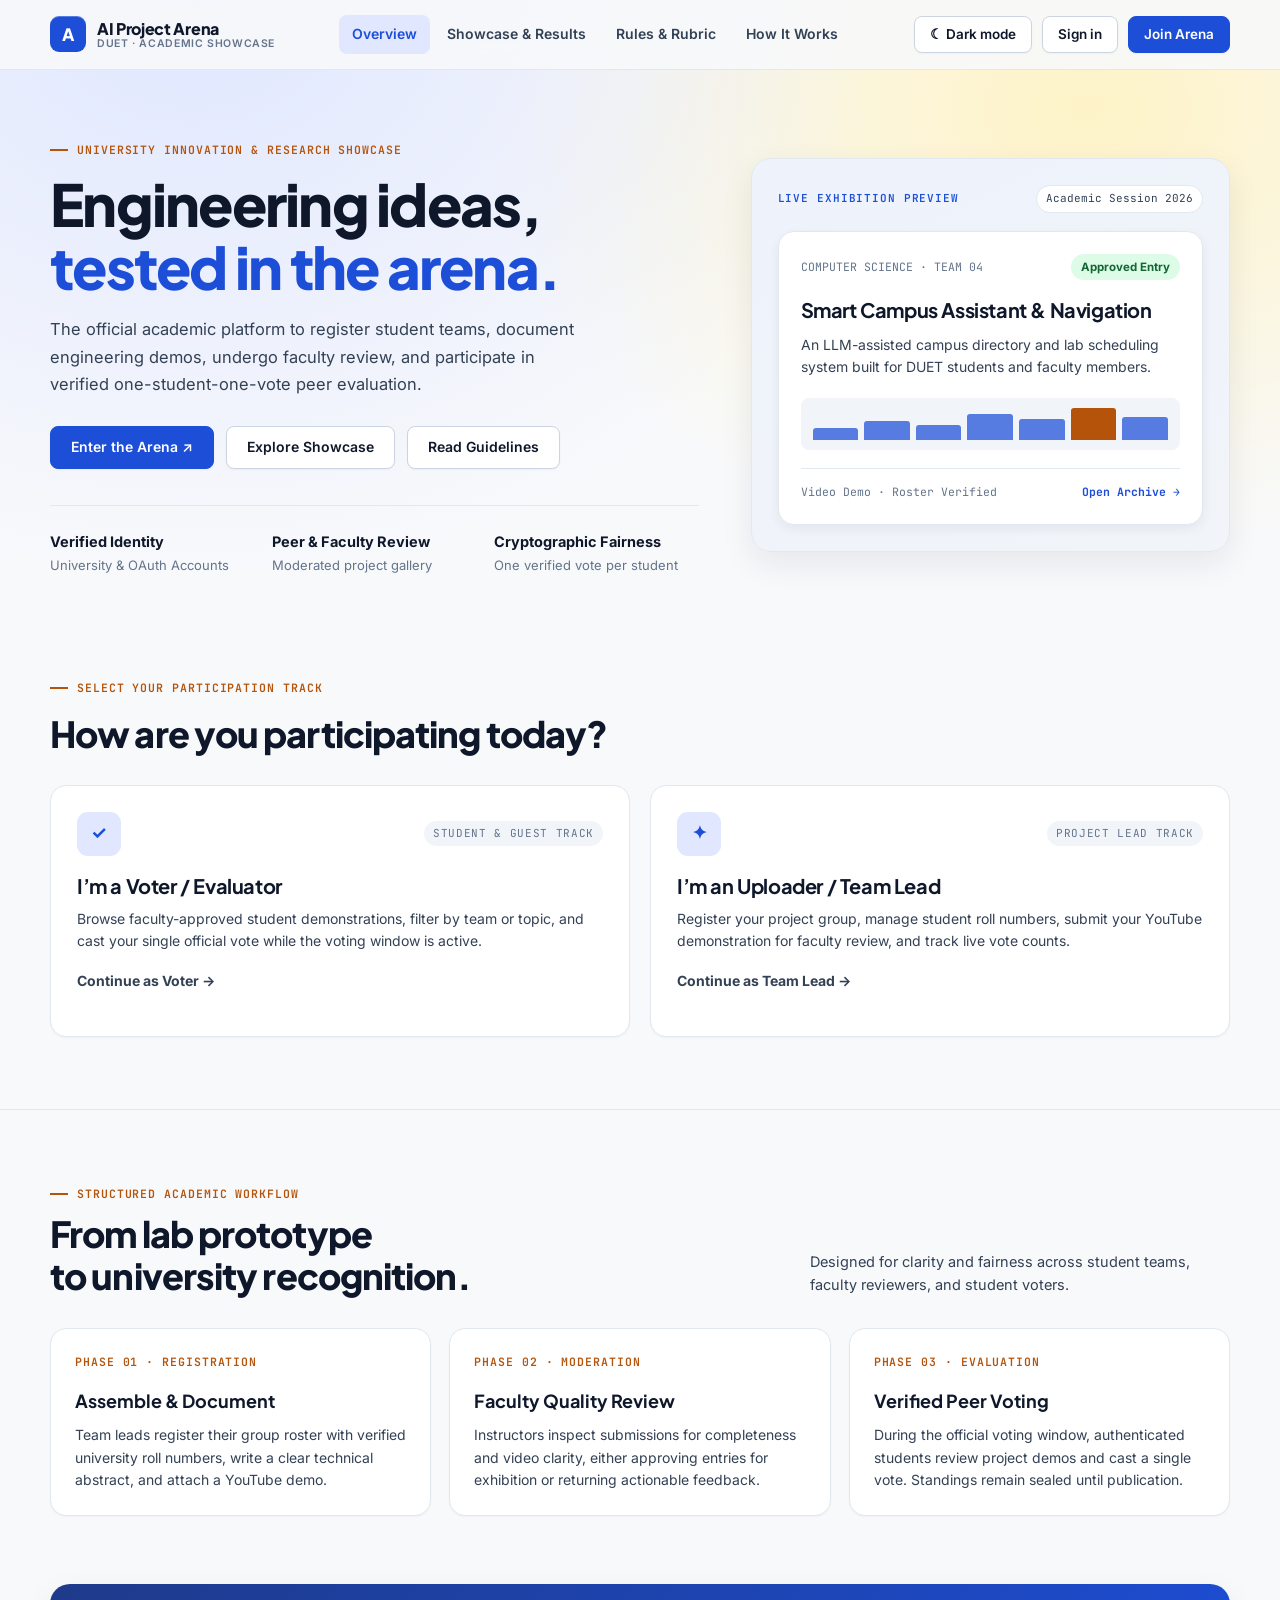
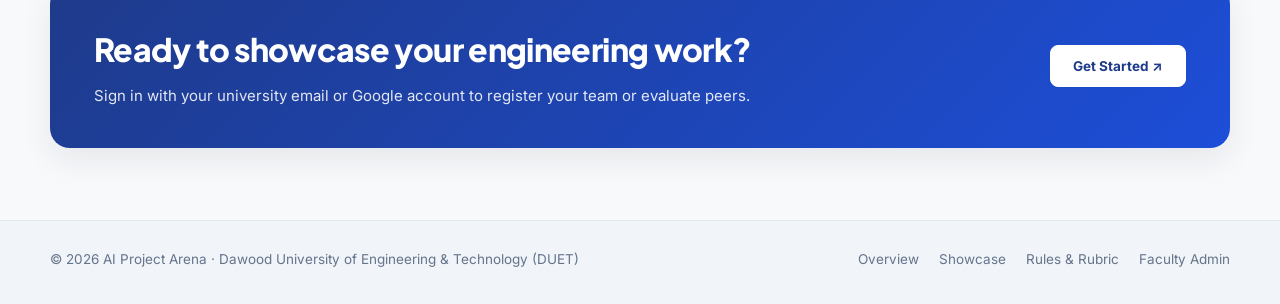
==== commit b7ba8580: "Improve font readability, add profile dropdown menu, restrict OTP to forgot password, and add admin " ====
--- a/index.html
+++ b/index.html
@@ -3,7 +3,7 @@
 <head>
   <meta charset="utf-8" />
   <meta name="viewport" content="width=device-width, initial-scale=1" />
-  <meta name="theme-color" content="#f8f7f3" />
+  <meta name="theme-color" content="#f8f9fb" />
   <meta name="description" content="AI Project Arena — Official university student innovation & research showcase." />
   <title>AI Project Arena — University Innovation Showcase</title>
   <link rel="stylesheet" href="styles.css" />
@@ -50,7 +50,7 @@
         <div class="meta">
           <div>
             <strong>Verified Identity</strong>
-            Email OTP, Password &amp; OAuth
+            University &amp; OAuth Accounts
           </div>
           <div>
             <strong>Peer &amp; Faculty Review</strong>
@@ -168,7 +168,7 @@
                 Team / Group Name
                 <input name="groupName" maxlength="80" required placeholder="e.g. Neural Dynamics Lab" />
               </label>
-              <div style="font-size:12.5px;font-weight:700;margin:16px 0 6px;color:var(--ink-secondary)">Team Roster (Lead first)</div>
+              <div style="font-size:13px;font-weight:700;margin:16px 0 6px;color:var(--ink-secondary)">Team Roster (Lead first)</div>
               <div id="memberRows">
                 <div class="member-row">
                   <input name="memberName" required maxlength="100" placeholder="Team lead full name" />
@@ -356,14 +356,14 @@
           <div class="admin-panel-head">
             <div>
               <h3>Submission Moderation Queue</h3>
-              <p class="dash-help" style="margin:4px 0 0">Verify video playback, check team roll numbers, and approve or return submissions with structured feedback.</p>
+              <p class="dash-help" style="margin:4px 0 0">Pending submissions are shown by default. Use the filter to view or delete rejected entries.</p>
             </div>
           </div>
           <div class="admin-filter-bar">
             <input type="search" id="adminQueueSearch" placeholder="Filter queue by project title, team name, or roll number…" aria-label="Search review queue" />
             <select id="adminQueueStatusFilter" aria-label="Filter by status">
+              <option value="pending" selected>Pending review only</option>
               <option value="all">All non-approved (Pending + Rejected + Draft)</option>
-              <option value="pending">Pending review only</option>
               <option value="rejected">Rejected only</option>
               <option value="draft">Drafts only</option>
             </select>
@@ -434,7 +434,7 @@
       <div class="cta">
         <div>
           <h2>Ready to showcase your engineering work?</h2>
-          <p>Sign in with your university email, OTP code, or Google account to register your team or evaluate peers.</p>
+          <p>Sign in with your university email or Google account to register your team or evaluate peers.</p>
         </div>
         <button class="btn" id="ctaChooseRole" type="button">Get Started ↗</button>
       </div>
@@ -454,7 +454,7 @@
   </footer>
 
   <!-- ======================================================================
-       ENHANCED AUTHENTICATION MODAL (PASSWORD + EMAIL OTP + RECOVERY)
+       AUTHENTICATION MODAL (SIGN IN, CREATE ACCOUNT, FORGOT PASSWORD OTP)
        ====================================================================== -->
   <section class="auth-modal" id="authModal" aria-hidden="true">
     <div class="auth-panel" role="dialog" aria-modal="true" aria-labelledby="authTitle">
@@ -463,17 +463,16 @@
       <h2 id="authTitle">Welcome to the Arena</h2>
       <p id="authSubtitle">Select your participation role and sign in to continue.</p>
 
-      <!-- In-Modal Role Switcher (prevents getting kicked out when role isn't chosen yet) -->
-      <div class="auth-role-picker" role="group" aria-label="Participation Role">
+      <!-- In-Modal Role Switcher -->
+      <div class="auth-role-picker" id="authRolePicker" role="group" aria-label="Participation Role">
         <button type="button" class="auth-role-btn active" data-pick-role="voter">✓ Voter / Evaluator</button>
         <button type="button" class="auth-role-btn" data-pick-role="team">✦ Uploader / Team Lead</button>
       </div>
 
-      <!-- Auth Mode Tabs -->
-      <div class="auth-tabs" role="tablist">
-        <button type="button" class="active" data-mode="signin">Password</button>
-        <button type="button" data-mode="otp">Email OTP</button>
-        <button type="button" data-mode="signup">Create Account</button>
+      <!-- 2 Auth Mode Tabs (Email OTP is exclusively inside Forgot Password) -->
+      <div class="auth-tabs" id="authModeTabs" role="tablist">
+        <button type="button" class="active" data-mode="signin">Sign in</button>
+        <button type="button" data-mode="signup">Create account</button>
       </div>
 
       <button id="googleSignIn" type="button">
@@ -502,6 +501,11 @@
           <input id="email" type="email" autocomplete="email" required placeholder="you@example.com" />
         </label>
 
+        <label id="otpCodeField" style="display:none">
+          Email Recovery OTP Code
+          <input id="otpCode" class="otp-code-input" type="text" inputmode="numeric" pattern="[0-9]{6,8}" maxlength="8" autocomplete="one-time-code" placeholder="123456" />
+        </label>
+
         <label id="passwordField">
           <span id="passwordLabelText">Password</span>
           <div class="password-field-wrap">
@@ -515,14 +519,10 @@
           <input id="confirmPassword" type="password" autocomplete="new-password" minlength="8" placeholder="Re-enter new password" />
         </label>
 
-        <label id="otpCodeField" style="display:none">
-          One-Time Verification Code (OTP)
-          <input id="otpCode" class="otp-code-input" type="text" inputmode="numeric" pattern="[0-9]{6,8}" maxlength="8" autocomplete="one-time-code" placeholder="123456" />
-        </label>
-
         <div class="auth-aux-links" id="authAuxLinks">
           <button type="button" class="auth-link-btn" id="forgotPasswordLink">Forgot password?</button>
-          <button type="button" class="auth-link-btn" id="resendOtpLink" style="display:none">Resend code</button>
+          <button type="button" class="auth-link-btn" id="backToSignInLink" style="display:none">← Back to Sign in</button>
+          <button type="button" class="auth-link-btn" id="resendOtpLink" style="display:none">Resend OTP code</button>
         </div>
 
         <button id="authSubmit" type="submit">Sign in</button>
--- a/styles.css
+++ b/styles.css
@@ -1,48 +1,48 @@
 /* ==========================================================================
-   AI PROJECT ARENA — EDITORIAL ACADEMIC & RESEARCH SHOWCASE DESIGN SYSTEM
+   AI PROJECT ARENA — READABLE ACADEMIC & RESEARCH SHOWCASE DESIGN SYSTEM
    Dawood University of Engineering & Technology (DUET)
    ========================================================================== */
 
-@import url('https://fonts.googleapis.com/css2?family=Instrument+Serif:ital@0;1&family=Plus+Jakarta+Sans:wght@400;500;600;700;800&family=JetBrains+Mono:wght@400;500;600&display=swap');
+@import url('https://fonts.googleapis.com/css2?family=Inter:wght@400;500;600;700;800&family=Plus+Jakarta+Sans:wght@600;700;800&family=JetBrains+Mono:wght@400;500;600&display=swap');
 
 :root {
   color-scheme: light;
-  --bg: #f8f7f3;
-  --bg-subtle: #f1efe9;
+  --bg: #f8f9fb;
+  --bg-subtle: #f1f4f9;
   --surface: #ffffff;
   --surface-elevated: #ffffff;
-  --surface-tint: #eef2f8;
+  --surface-tint: #eef3fb;
   --ink: #0f172a;
   --ink-secondary: #334155;
   --muted: #64748b;
-  --line: #e2e0d8;
+  --line: #e2e8f0;
   --line-strong: #cbd5e1;
 
-  --primary: #1a3a6e;
-  --primary-hover: #12284e;
-  --primary-soft: #e8eef7;
-  --accent: #b85d19;
-  --accent-soft: #fdf2e9;
+  --primary: #1d4ed8;
+  --primary-hover: #1e40af;
+  --primary-soft: #e0e7ff;
+  --accent: #b45309;
+  --accent-soft: #fef3c7;
 
   --success: #166534;
   --success-bg: #dcfce7;
   --warning: #92400e;
   --warning-bg: #fef3c7;
-  --danger: #991b1b;
+  --danger: #b91c1c;
   --danger-bg: #fee2e2;
 
   --radius-sm: 8px;
   --radius-md: 12px;
   --radius-lg: 16px;
-  --radius-xl: 22px;
+  --radius-xl: 20px;
 
   --shadow-xs: 0 1px 2px rgba(15, 23, 42, 0.04);
-  --shadow-sm: 0 4px 12px rgba(15, 23, 42, 0.05);
-  --shadow-md: 0 12px 32px rgba(15, 23, 42, 0.07);
-  --shadow-lg: 0 24px 64px rgba(15, 23, 42, 0.14);
-
-  --sans: 'Plus Jakarta Sans', -apple-system, BlinkMacSystemFont, 'Segoe UI', Roboto, sans-serif;
-  --serif: 'Instrument Serif', Georgia, Cambria, serif;
+  --shadow-sm: 0 4px 12px rgba(15, 23, 42, 0.06);
+  --shadow-md: 0 12px 32px rgba(15, 23, 42, 0.08);
+  --shadow-lg: 0 24px 64px rgba(15, 23, 42, 0.16);
+
+  --sans: 'Inter', -apple-system, BlinkMacSystemFont, 'Segoe UI', Roboto, sans-serif;
+  --display: 'Plus Jakarta Sans', 'Inter', -apple-system, BlinkMacSystemFont, sans-serif;
   --mono: 'JetBrains Mono', ui-monospace, SFMono-Regular, Menlo, monospace;
 
   --ease-out: cubic-bezier(0.22, 1, 0.36, 1);
@@ -55,7 +55,7 @@
   --surface: #151e2e;
   --surface-elevated: #1c273b;
   --surface-tint: #17233b;
-  --ink: #f1f5f9;
+  --ink: #f8fafc;
   --ink-secondary: #cbd5e1;
   --muted: #94a3b8;
   --line: #243044;
@@ -63,9 +63,9 @@
 
   --primary: #60a5fa;
   --primary-hover: #93c5fd;
-  --primary-soft: rgba(96, 165, 250, 0.14);
+  --primary-soft: rgba(96, 165, 250, 0.15);
   --accent: #f59e0b;
-  --accent-soft: rgba(245, 158, 11, 0.14);
+  --accent-soft: rgba(245, 158, 11, 0.15);
 
   --success: #4ade80;
   --success-bg: rgba(34, 197, 94, 0.15);
@@ -76,12 +76,17 @@
 
   --shadow-xs: 0 1px 2px rgba(0, 0, 0, 0.25);
   --shadow-sm: 0 4px 12px rgba(0, 0, 0, 0.3);
-  --shadow-md: 0 14px 36px rgba(0, 0, 0, 0.4);
-  --shadow-lg: 0 28px 70px rgba(0, 0, 0, 0.6);
+  --shadow-md: 0 14px 36px rgba(0, 0, 0, 0.45);
+  --shadow-lg: 0 28px 70px rgba(0, 0, 0, 0.65);
 }
 
 *, *::before, *::after {
   box-sizing: border-box;
+}
+
+/* CRITICAL: Ensure the HTML [hidden] attribute is respected even on elements with display:inline-flex or display:flex */
+[hidden] {
+  display: none !important;
 }
 
 html {
@@ -99,7 +104,7 @@
   background-attachment: fixed;
   color: var(--ink);
   font: 15px/1.6 var(--sans);
-  transition: background-color 0.28s var(--ease-out), color 0.28s var(--ease-out);
+  transition: background-color 0.25s var(--ease-out), color 0.25s var(--ease-out);
   min-height: 100vh;
   display: flex;
   flex-direction: column;
@@ -128,15 +133,15 @@
 }
 
 /* ==========================================================================
-   TOP NAVIGATION BAR
+   TOP NAVIGATION BAR & PROFILE DROPDOWN
    ========================================================================== */
 
 .topbar {
   position: sticky;
   top: 0;
   z-index: 40;
-  min-height: 72px;
-  background: color-mix(in srgb, var(--bg) 86%, transparent);
+  height: 70px;
+  background: color-mix(in srgb, var(--bg) 88%, transparent);
   backdrop-filter: blur(14px);
   -webkit-backdrop-filter: blur(14px);
   border-bottom: 1px solid var(--line);
@@ -150,16 +155,19 @@
   align-items: center;
   justify-content: space-between;
   gap: 20px;
+  flex-wrap: nowrap;
 }
 
 .brand {
   display: inline-flex;
   align-items: center;
-  gap: 12px;
-  font-weight: 750;
+  gap: 11px;
+  font-family: var(--display);
+  font-weight: 800;
   font-size: 16px;
-  letter-spacing: -0.025em;
-  color: var(--ink);
+  letter-spacing: -0.02em;
+  color: var(--ink);
+  flex-shrink: 0;
 }
 
 .mark {
@@ -170,9 +178,9 @@
   color: #fff;
   display: grid;
   place-items: center;
-  font-family: var(--serif);
-  font-size: 21px;
-  font-weight: 400;
+  font-family: var(--display);
+  font-size: 17px;
+  font-weight: 800;
   box-shadow: inset 0 1px 0 rgba(255,255,255,0.25);
 }
 
@@ -184,11 +192,12 @@
 .brand-meta {
   display: flex;
   flex-direction: column;
-  line-height: 1.15;
+  line-height: 1.2;
 }
 
 .brand-sub {
-  font-size: 11px;
+  font-family: var(--sans);
+  font-size: 10.5px;
   font-weight: 600;
   letter-spacing: 0.06em;
   text-transform: uppercase;
@@ -198,7 +207,8 @@
 .navlinks {
   display: flex;
   align-items: center;
-  gap: 6px;
+  gap: 4px;
+  white-space: nowrap;
 }
 
 .navlinks a {
@@ -206,8 +216,8 @@
   border-radius: var(--radius-sm);
   color: var(--ink-secondary);
   font-size: 14px;
-  font-weight: 500;
-  transition: color 0.18s ease, background-color 0.18s ease;
+  font-weight: 600;
+  transition: color 0.16s ease, background-color 0.16s ease;
 }
 
 .navlinks a:hover,
@@ -219,8 +229,151 @@
 .navactions {
   display: flex;
   align-items: center;
-  gap: 9px;
-  flex-wrap: wrap;
+  gap: 10px;
+  flex-wrap: nowrap;
+  flex-shrink: 0;
+}
+
+/* Profile Icon & Popover Menu */
+.profile-menu-wrap {
+  position: relative;
+}
+
+.profile-trigger {
+  display: inline-flex;
+  align-items: center;
+  gap: 8px;
+  padding: 5px 10px 5px 6px;
+  border-radius: 999px;
+  border: 1px solid var(--line-strong);
+  background: var(--surface);
+  color: var(--ink);
+  box-shadow: var(--shadow-xs);
+  transition: border-color 0.16s ease, box-shadow 0.16s ease, transform 0.16s ease;
+}
+
+.profile-trigger:hover {
+  border-color: var(--primary);
+  box-shadow: var(--shadow-sm);
+}
+
+.profile-avatar {
+  width: 30px;
+  height: 30px;
+  border-radius: 50%;
+  background: var(--primary);
+  color: #ffffff;
+  display: grid;
+  place-items: center;
+  font-size: 13px;
+  font-weight: 700;
+  letter-spacing: 0.02em;
+}
+
+body.dark-mode .profile-avatar {
+  background: #3b82f6;
+}
+
+.profile-trigger-role {
+  font-family: var(--mono);
+  font-size: 11px;
+  font-weight: 700;
+  text-transform: uppercase;
+  letter-spacing: 0.05em;
+  color: var(--ink-secondary);
+}
+
+.profile-trigger-caret {
+  font-size: 10px;
+  color: var(--muted);
+  transition: transform 0.18s ease;
+}
+
+.profile-menu-wrap.open .profile-trigger-caret {
+  transform: rotate(180deg);
+}
+
+.profile-dropdown {
+  position: absolute;
+  top: calc(100% + 10px);
+  right: 0;
+  width: 270px;
+  background: var(--surface-elevated);
+  border: 1px solid var(--line-strong);
+  border-radius: var(--radius-md);
+  box-shadow: var(--shadow-lg);
+  padding: 14px;
+  z-index: 80;
+  display: none;
+  animation: dropdownFade 0.18s var(--ease-out);
+}
+
+.profile-menu-wrap.open .profile-dropdown {
+  display: block;
+}
+
+@keyframes dropdownFade {
+  from { opacity: 0; transform: translateY(-6px) scale(0.98); }
+  to { opacity: 1; transform: translateY(0) scale(1); }
+}
+
+.profile-dropdown-header {
+  padding-bottom: 12px;
+  margin-bottom: 10px;
+  border-bottom: 1px solid var(--line);
+}
+
+.profile-dropdown-label {
+  font-size: 11px;
+  font-weight: 600;
+  text-transform: uppercase;
+  letter-spacing: 0.06em;
+  color: var(--muted);
+  margin-bottom: 4px;
+  display: flex;
+  align-items: center;
+  justify-content: space-between;
+}
+
+.profile-dropdown-email {
+  font-size: 13.5px;
+  font-weight: 700;
+  color: var(--ink);
+  word-break: break-all;
+  line-height: 1.35;
+}
+
+.profile-dropdown-actions {
+  display: grid;
+  gap: 6px;
+}
+
+.profile-dropdown-btn {
+  width: 100%;
+  text-align: left;
+  padding: 9px 11px;
+  border-radius: var(--radius-sm);
+  border: 1px solid transparent;
+  background: transparent;
+  color: var(--ink);
+  font-size: 13.5px;
+  font-weight: 600;
+  display: flex;
+  align-items: center;
+  justify-content: space-between;
+  transition: background-color 0.15s ease, color 0.15s ease;
+}
+
+.profile-dropdown-btn:hover {
+  background: var(--bg-subtle);
+}
+
+.profile-dropdown-btn.signout-item {
+  color: var(--danger);
+}
+
+.profile-dropdown-btn.signout-item:hover {
+  background: var(--danger-bg);
 }
 
 /* ==========================================================================
@@ -240,6 +393,7 @@
   font-size: 13.5px;
   font-weight: 600;
   line-height: 1.2;
+  white-space: nowrap;
   box-shadow: var(--shadow-xs);
   transition: transform 0.16s var(--ease-out), border-color 0.16s ease, background-color 0.16s ease, box-shadow 0.16s ease;
 }
@@ -321,15 +475,27 @@
   font-family: var(--mono);
   font-size: 11.5px;
   font-weight: 600;
-  letter-spacing: 0.1em;
+  letter-spacing: 0.08em;
   text-transform: uppercase;
 }
 
 .eyebrow::before {
   content: "";
   width: 18px;
-  height: 1.5px;
+  height: 2px;
   background: var(--accent);
+}
+
+.role-pill {
+  font-family: var(--mono);
+  font-size: 10.5px;
+  text-transform: uppercase;
+  letter-spacing: 0.06em;
+  padding: 2px 8px;
+  border-radius: 999px;
+  background: var(--accent-soft);
+  color: var(--accent);
+  font-weight: 700;
 }
 
 /* ==========================================================================
@@ -337,31 +503,30 @@
    ========================================================================== */
 
 .hero {
-  padding: 68px 0 64px;
+  padding: 64px 0 60px;
   display: grid;
   grid-template-columns: 1.15fr 0.85fr;
-  gap: 56px;
+  gap: 52px;
   align-items: center;
 }
 
 .hero h1 {
-  font-family: var(--serif);
-  font-weight: 400;
-  font-size: clamp(46px, 6vw, 72px);
-  line-height: 1.02;
-  letter-spacing: -0.02em;
-  margin: 16px 0 20px;
+  font-family: var(--display);
+  font-weight: 800;
+  font-size: clamp(38px, 5vw, 58px);
+  line-height: 1.08;
+  letter-spacing: -0.03em;
+  margin: 14px 0 18px;
   color: var(--ink);
 }
 
 .hero h1 span {
-  font-style: italic;
   color: var(--primary);
 }
 
 .lead {
-  font-size: 17px;
-  line-height: 1.68;
+  font-size: 16.5px;
+  line-height: 1.65;
   color: var(--ink-secondary);
   max-width: 540px;
   margin: 0 0 28px;
@@ -375,18 +540,18 @@
 
 .heroactions .btn {
   padding: 12px 20px;
-  font-size: 14.5px;
+  font-size: 14px;
 }
 
 .meta {
   display: grid;
   grid-template-columns: repeat(3, minmax(0, 1fr));
   gap: 18px;
-  margin-top: 38px;
+  margin-top: 36px;
   padding-top: 24px;
   border-top: 1px solid var(--line);
   color: var(--muted);
-  font-size: 12.5px;
+  font-size: 13px;
 }
 
 .meta strong {
@@ -413,14 +578,14 @@
   justify-content: space-between;
   align-items: center;
   gap: 12px;
-  margin-bottom: 20px;
+  margin-bottom: 18px;
 }
 
 .showcase-label {
   font-family: var(--mono);
   font-size: 11px;
   text-transform: uppercase;
-  letter-spacing: 0.1em;
+  letter-spacing: 0.08em;
   color: var(--primary);
   font-weight: 600;
 }
@@ -442,7 +607,6 @@
   border-radius: var(--radius-lg);
   padding: 22px;
   box-shadow: var(--shadow-sm);
-  transition: transform 0.22s var(--ease-out), box-shadow 0.22s var(--ease-out);
 }
 
 .project-top,
@@ -487,15 +651,16 @@
 }
 
 .project-card h3 {
-  font-size: 21px;
-  font-weight: 750;
-  letter-spacing: -0.025em;
+  font-family: var(--display);
+  font-size: 20px;
+  font-weight: 700;
+  letter-spacing: -0.02em;
   margin: 14px 0 8px;
   color: var(--ink);
 }
 
 .project-card p {
-  font-size: 13.5px;
+  font-size: 14px;
   color: var(--ink-secondary);
   margin: 0;
   line-height: 1.58;
@@ -512,7 +677,7 @@
   gap: 6px;
   align-items: flex-end;
   height: 52px;
-  margin-top: 22px;
+  margin-top: 20px;
   padding: 10px 12px;
   background: var(--bg-subtle);
   border-radius: var(--radius-sm);
@@ -523,11 +688,6 @@
   background: var(--primary);
   opacity: 0.72;
   border-radius: 3px 3px 0 0;
-  transition: height 0.4s var(--ease-out), opacity 0.2s ease;
-}
-
-.project-card:hover .bars i {
-  opacity: 0.95;
 }
 
 .bars i:nth-child(1) { height: 38%; }
@@ -547,11 +707,11 @@
 }
 
 .role-chooser h2 {
-  font-family: var(--serif);
-  font-weight: 400;
-  font-size: clamp(32px, 4.5vw, 44px);
-  letter-spacing: -0.02em;
-  margin: 8px 0 24px;
+  font-family: var(--display);
+  font-weight: 800;
+  font-size: clamp(26px, 3.6vw, 36px);
+  letter-spacing: -0.025em;
+  margin: 8px 0 22px;
 }
 
 .role-grid {
@@ -566,14 +726,13 @@
   align-items: flex-start;
   text-align: left;
   width: 100%;
-  padding: 28px;
+  padding: 26px;
   border: 1px solid var(--line);
   border-radius: var(--radius-lg);
   background: var(--surface);
   color: var(--ink);
   box-shadow: var(--shadow-xs);
-  position: relative;
-  transition: transform 0.22s var(--ease-out), border-color 0.22s ease, box-shadow 0.22s ease;
+  transition: transform 0.2s var(--ease-out), border-color 0.2s ease, box-shadow 0.2s ease;
 }
 
 .role-card:hover {
@@ -606,7 +765,7 @@
   font-family: var(--mono);
   font-size: 11px;
   text-transform: uppercase;
-  letter-spacing: 0.08em;
+  letter-spacing: 0.06em;
   color: var(--muted);
   padding: 4px 9px;
   border-radius: 999px;
@@ -615,8 +774,9 @@
 
 .role-card strong {
   display: block;
+  font-family: var(--display);
   font-size: 20px;
-  font-weight: 750;
+  font-weight: 700;
   letter-spacing: -0.02em;
   margin: 0 0 6px;
 }
@@ -624,13 +784,13 @@
 .role-card > span {
   font-size: 14px;
   color: var(--ink-secondary);
-  line-height: 1.55;
+  line-height: 1.58;
   margin-bottom: 18px;
 }
 
 .role-cta {
   margin-top: auto;
-  font-size: 13px;
+  font-size: 13.5px;
   font-weight: 700;
   color: var(--primary);
   display: inline-flex;
@@ -643,7 +803,7 @@
    ========================================================================== */
 
 .section {
-  padding: 72px 0;
+  padding: 68px 0;
   border-top: 1px solid var(--line);
 }
 
@@ -652,15 +812,15 @@
   justify-content: space-between;
   gap: 30px;
   align-items: flex-end;
-  margin-bottom: 34px;
+  margin-bottom: 32px;
 }
 
 .section h2 {
-  font-family: var(--serif);
-  font-weight: 400;
-  font-size: clamp(32px, 4.5vw, 46px);
-  letter-spacing: -0.02em;
-  line-height: 1.08;
+  font-family: var(--display);
+  font-weight: 800;
+  font-size: clamp(26px, 3.6vw, 36px);
+  letter-spacing: -0.025em;
+  line-height: 1.15;
   margin: 10px 0 0;
 }
 
@@ -678,17 +838,11 @@
 }
 
 .step {
-  padding: 26px;
+  padding: 24px;
   border: 1px solid var(--line);
   border-radius: var(--radius-lg);
   background: var(--surface);
   box-shadow: var(--shadow-xs);
-  transition: transform 0.2s var(--ease-out), border-color 0.2s ease;
-}
-
-.step:hover {
-  transform: translateY(-2px);
-  border-color: var(--line-strong);
 }
 
 .stepnum {
@@ -696,13 +850,14 @@
   font-family: var(--mono);
   font-size: 11.5px;
   font-weight: 600;
-  letter-spacing: 0.1em;
+  letter-spacing: 0.08em;
 }
 
 .step h3 {
+  font-family: var(--display);
   font-size: 18px;
   font-weight: 700;
-  margin: 18px 0 8px;
+  margin: 16px 0 8px;
   color: var(--ink);
 }
 
@@ -718,10 +873,10 @@
 }
 
 .cta {
-  background: linear-gradient(135deg, #12284e 0%, #1a3a6e 60%, #234b8a 100%);
+  background: linear-gradient(135deg, #1e3a8a 0%, #1d4ed8 100%);
   color: #ffffff;
   border-radius: var(--radius-xl);
-  padding: 44px 48px;
+  padding: 40px 44px;
   display: flex;
   justify-content: space-between;
   align-items: center;
@@ -730,63 +885,26 @@
 }
 
 .cta h2 {
-  font-family: var(--serif);
-  font-weight: 400;
-  font-size: clamp(30px, 4vw, 40px);
+  font-family: var(--display);
+  font-weight: 800;
+  font-size: clamp(24px, 3.2vw, 32px);
+  letter-spacing: -0.02em;
   margin: 0 0 8px;
   color: #ffffff;
 }
 
 .cta p {
   margin: 0;
-  color: rgba(255, 255, 255, 0.84);
+  color: rgba(255, 255, 255, 0.88);
   font-size: 15px;
 }
 
 .cta .btn {
   background: #ffffff;
   border-color: #ffffff;
-  color: #12284e;
+  color: #1e3a8a;
   white-space: nowrap;
   padding: 12px 22px;
-  font-weight: 700;
-}
-
-.cta .btn:hover {
-  background: #f1f5f9;
-  border-color: #f1f5f9;
-}
-
-/* ==========================================================================
-   USER CHIP & PROFILE MENU
-   ========================================================================== */
-
-.user-chip {
-  display: inline-flex;
-  align-items: center;
-  gap: 8px;
-  padding: 6px 12px;
-  border-radius: 999px;
-  background: var(--primary-soft);
-  border: 1px solid color-mix(in srgb, var(--primary) 22%, transparent);
-  font-size: 12.5px;
-  font-weight: 600;
-  color: var(--primary);
-  max-width: 240px;
-  overflow: hidden;
-  text-overflow: ellipsis;
-  white-space: nowrap;
-}
-
-.role-pill {
-  font-family: var(--mono);
-  font-size: 10.5px;
-  text-transform: uppercase;
-  letter-spacing: 0.06em;
-  padding: 3px 8px;
-  border-radius: 999px;
-  background: var(--accent-soft);
-  color: var(--accent);
   font-weight: 700;
 }
 
@@ -798,13 +916,13 @@
 .voter-dashboard,
 .admin-dashboard {
   display: none;
-  padding: 44px 0 76px;
+  padding: 40px 0 76px;
   border-top: 1px solid var(--line);
-  animation: workspaceFadeIn 0.32s var(--ease-out);
+  animation: workspaceFadeIn 0.28s var(--ease-out);
 }
 
 @keyframes workspaceFadeIn {
-  from { opacity: 0; transform: translateY(8px); }
+  from { opacity: 0; transform: translateY(6px); }
   to { opacity: 1; transform: translateY(0); }
 }
 
@@ -825,10 +943,10 @@
 }
 
 .dash-head h2 {
-  font-family: var(--serif);
-  font-weight: 400;
-  font-size: clamp(30px, 4vw, 40px);
-  letter-spacing: -0.02em;
+  font-family: var(--display);
+  font-weight: 800;
+  font-size: clamp(26px, 3.5vw, 34px);
+  letter-spacing: -0.025em;
   margin: 6px 0;
 }
 
@@ -933,23 +1051,24 @@
 .group-panel h3,
 .admin-panel h3,
 .vote-stats h3 {
+  font-family: var(--display);
   margin: 0 0 8px;
   font-size: 18px;
-  font-weight: 750;
-  letter-spacing: -0.02em;
+  font-weight: 700;
+  letter-spacing: -0.015em;
 }
 
 .dash-help {
   color: var(--muted);
-  font-size: 13px;
+  font-size: 13.5px;
   margin: 0 0 16px;
-  line-height: 1.5;
+  line-height: 1.55;
 }
 
 .dash-field {
   display: block;
   margin: 14px 0;
-  font-size: 13px;
+  font-size: 13.5px;
   font-weight: 600;
   color: var(--ink-secondary);
 }
@@ -1001,7 +1120,7 @@
   background: var(--surface);
   color: var(--ink);
   font: inherit;
-  font-size: 13px;
+  font-size: 13.5px;
 }
 
 .member-remove {
@@ -1021,7 +1140,7 @@
 .dash-message,
 .admin-message,
 .voter-message {
-  font-size: 13px;
+  font-size: 13.5px;
   min-height: 20px;
   margin-top: 10px;
   color: var(--success);
@@ -1051,7 +1170,7 @@
   border: 1px solid var(--line);
   background: var(--bg-subtle);
   border-radius: var(--radius-md);
-  font-size: 13px;
+  font-size: 13.5px;
 }
 
 .member-edit-row {
@@ -1081,7 +1200,7 @@
   border: 1px solid color-mix(in srgb, var(--primary) 20%, transparent);
   padding: 12px 16px;
   border-radius: var(--radius-md);
-  font-size: 13px;
+  font-size: 13.5px;
   color: var(--ink-secondary);
   margin: 14px 0;
   display: flex;
@@ -1121,7 +1240,7 @@
 }
 
 .youtube-link-note {
-  font-size: 12px;
+  font-size: 12.5px;
   color: var(--muted);
   margin: -6px 0 14px;
 }
@@ -1156,7 +1275,7 @@
   border-radius: var(--radius-sm);
   background: var(--bg);
   color: var(--ink);
-  font-size: 13.5px;
+  font-size: 14px;
 }
 
 .search-input-wrap input:focus {
@@ -1168,7 +1287,7 @@
   display: flex;
   align-items: center;
   gap: 12px;
-  font-size: 13px;
+  font-size: 13.5px;
   color: var(--muted);
 }
 
@@ -1193,19 +1312,16 @@
   border-color: var(--line-strong);
 }
 
-.voter-card.voted-card {
-  border-color: var(--success);
-  box-shadow: 0 0 0 2px var(--success-bg);
-}
-
 .voter-card h3 {
+  font-family: var(--display);
   margin: 8px 0;
-  font-size: 20px;
-  letter-spacing: -0.02em;
+  font-size: 19px;
+  font-weight: 700;
+  letter-spacing: -0.015em;
 }
 
 .voter-card p {
-  font-size: 13.5px;
+  font-size: 14px;
   color: var(--ink-secondary);
   margin: 0 0 12px;
   line-height: 1.6;
@@ -1291,10 +1407,10 @@
 
 .admin-stat strong {
   display: block;
-  font-family: var(--serif);
-  font-weight: 400;
-  font-size: 36px;
-  line-height: 1.1;
+  font-family: var(--display);
+  font-weight: 800;
+  font-size: 32px;
+  line-height: 1.15;
   margin-top: 6px;
   color: var(--ink);
 }
@@ -1324,7 +1440,7 @@
 }
 
 .admin-settings label {
-  font-size: 13px;
+  font-size: 13.5px;
   font-weight: 600;
   color: var(--ink-secondary);
   min-width: 0;
@@ -1362,12 +1478,12 @@
 
 .admin-filter-bar input,
 .admin-filter-bar select {
-  padding: 8px 12px;
+  padding: 9px 12px;
   border: 1px solid var(--line-strong);
   border-radius: var(--radius-sm);
   background: var(--bg);
   color: var(--ink);
-  font-size: 13px;
+  font-size: 13.5px;
 }
 
 .admin-filter-bar input {
@@ -1387,14 +1503,16 @@
 }
 
 .admin-submission h4 {
+  font-family: var(--display);
   margin: 0 0 4px;
   font-size: 18px;
+  font-weight: 700;
 }
 
 .admin-submission p {
   margin: 8px 0;
   color: var(--ink-secondary);
-  font-size: 13.5px;
+  font-size: 14px;
   white-space: pre-wrap;
   overflow-wrap: anywhere;
 }
@@ -1414,7 +1532,7 @@
   display: flex;
   gap: 6px;
   flex-wrap: wrap;
-  margin: 4px 0 10px;
+  margin: 4px 0 12px;
 }
 
 .preset-chip {
@@ -1422,8 +1540,8 @@
   background: var(--bg-subtle);
   color: var(--ink-secondary);
   border-radius: 999px;
-  padding: 4px 10px;
-  font-size: 11.5px;
+  padding: 5px 11px;
+  font-size: 12px;
   font-weight: 500;
   transition: border-color 0.15s ease, color 0.15s ease;
 }
@@ -1437,6 +1555,7 @@
   display: flex;
   gap: 8px;
   flex-wrap: wrap;
+  align-items: center;
 }
 
 .admin-actions .btn {
@@ -1466,7 +1585,7 @@
   background: var(--bg-subtle);
   border-radius: var(--radius-sm);
   padding: 12px 14px;
-  font-size: 13.5px;
+  font-size: 14px;
 }
 
 .rank-badge {
@@ -1531,7 +1650,7 @@
   border: 1px solid var(--line);
   border-radius: var(--radius-sm);
   background: var(--bg-subtle);
-  font-size: 13.5px;
+  font-size: 14px;
 }
 
 .approved-mini > div:first-child {
@@ -1546,7 +1665,7 @@
 
 .approved-mini span:not(.dash-status) {
   color: var(--muted);
-  font-size: 12px;
+  font-size: 12.5px;
 }
 
 .admin-member-list {
@@ -1554,7 +1673,7 @@
   margin: 8px 0;
   background: var(--bg-subtle);
   border-radius: var(--radius-sm);
-  font-size: 12.5px;
+  font-size: 13px;
   display: grid;
   gap: 4px;
 }
@@ -1566,10 +1685,6 @@
   color: var(--muted);
 }
 
-.admin-management[hidden] {
-  display: none;
-}
-
 .admin-access-form {
   display: flex;
   align-items: flex-end;
@@ -1598,7 +1713,7 @@
   border: 1px solid var(--line);
   border-radius: var(--radius-sm);
   background: var(--bg-subtle);
-  font-size: 13px;
+  font-size: 13.5px;
 }
 
 /* Vote table */
@@ -1650,15 +1765,16 @@
    ========================================================================== */
 
 .page-hero {
-  padding: 52px 0 36px;
+  padding: 48px 0 34px;
   border-bottom: 1px solid var(--line);
 }
 
 .page-hero h1 {
-  font-family: var(--serif);
-  font-weight: 400;
-  font-size: clamp(38px, 5vw, 56px);
-  line-height: 1.05;
+  font-family: var(--display);
+  font-weight: 800;
+  font-size: clamp(32px, 4.5vw, 48px);
+  letter-spacing: -0.025em;
+  line-height: 1.1;
   margin: 12px 0 14px;
 }
 
@@ -1696,13 +1812,15 @@
 }
 
 .rubric-card h3 {
+  font-family: var(--display);
   margin: 0 0 8px;
   font-size: 17px;
+  font-weight: 700;
 }
 
 .rubric-card p {
   margin: 0;
-  font-size: 13.5px;
+  font-size: 14px;
   color: var(--ink-secondary);
 }
 
@@ -1747,7 +1865,7 @@
   padding: 28px 0 34px;
   border-top: 1px solid var(--line);
   color: var(--muted);
-  font-size: 13px;
+  font-size: 13.5px;
   background: var(--bg-subtle);
 }
 
@@ -1796,7 +1914,7 @@
    RESPONSIVE BREAKPOINTS
    ========================================================================== */
 
-@media (max-width: 920px) {
+@media (max-width: 960px) {
   .hero {
     grid-template-columns: 1fr;
     gap: 36px;
@@ -1816,7 +1934,7 @@
   }
 }
 
-@media (max-width: 760px) {
+@media (max-width: 780px) {
   .wrap {
     width: calc(100% - 32px);
   }
@@ -1864,6 +1982,9 @@
     flex-direction: column;
     align-items: flex-start;
   }
+  .brand-sub {
+    display: none;
+  }
 }
 
 @media (prefers-reduced-motion: reduce) {
--- a/login.css
+++ b/login.css
@@ -1,5 +1,5 @@
 /* ==========================================================================
-   AUTHENTICATION, EMAIL OTP & PASSWORD RECOVERY MODAL
+   AUTHENTICATION & PASSWORD RECOVERY (EMAIL OTP) MODAL
    ========================================================================== */
 
 .auth-modal {
@@ -16,7 +16,7 @@
 
 .auth-modal.open {
   display: grid;
-  animation: authBackdropIn 0.22s ease;
+  animation: authBackdropIn 0.2s ease;
 }
 
 @keyframes authBackdropIn {
@@ -27,21 +27,21 @@
 .auth-panel {
   position: relative;
   width: 100%;
-  max-width: 460px;
+  max-width: 440px;
   max-height: 92vh;
   overflow-y: auto;
-  padding: 32px;
+  padding: 30px;
   border-radius: 18px;
   background: var(--surface, #ffffff);
   color: var(--ink, #0f172a);
-  border: 1px solid var(--line, #e2e0d8);
-  font-family: var(--sans, system-ui, -apple-system, sans-serif);
-  box-shadow: 0 28px 70px rgba(15, 23, 42, 0.26);
-  animation: authPanelIn 0.26s cubic-bezier(0.22, 1, 0.36, 1);
+  border: 1px solid var(--line, #e2e8f0);
+  font-family: var(--sans, 'Inter', system-ui, sans-serif);
+  box-shadow: 0 28px 70px rgba(15, 23, 42, 0.28);
+  animation: authPanelIn 0.24s cubic-bezier(0.22, 1, 0.36, 1);
 }
 
 @keyframes authPanelIn {
-  from { opacity: 0; transform: translateY(10px) scale(0.985); }
+  from { opacity: 0; transform: translateY(8px) scale(0.985); }
   to { opacity: 1; transform: translateY(0) scale(1); }
 }
 
@@ -64,7 +64,7 @@
 }
 
 .auth-close:hover {
-  background: var(--bg-subtle, #f1efe9);
+  background: var(--bg-subtle, #f1f4f9);
   color: var(--ink, #0f172a);
 }
 
@@ -73,17 +73,17 @@
   font-size: 11px;
   font-weight: 600;
   text-transform: uppercase;
-  letter-spacing: 0.1em;
-  color: var(--accent, #b85d19);
+  letter-spacing: 0.08em;
+  color: var(--accent, #b45309);
   margin-bottom: 6px;
 }
 
 .auth-panel h2 {
   margin: 0 0 6px;
-  font-family: var(--serif, Georgia, serif);
-  font-weight: 400;
-  font-size: 2rem;
-  letter-spacing: -0.02em;
+  font-family: var(--display, 'Plus Jakarta Sans', sans-serif);
+  font-weight: 800;
+  font-size: 1.65rem;
+  letter-spacing: -0.025em;
   color: var(--ink, #0f172a);
 }
 
@@ -99,10 +99,10 @@
   display: grid;
   grid-template-columns: 1fr 1fr;
   gap: 8px;
-  margin-bottom: 16px;
+  margin-bottom: 14px;
   padding: 5px;
-  background: var(--bg-subtle, #f1efe9);
-  border: 1px solid var(--line, #e2e0d8);
+  background: var(--bg-subtle, #f1f4f9);
+  border: 1px solid var(--line, #e2e8f0);
   border-radius: 11px;
 }
 
@@ -112,7 +112,7 @@
   padding: 9px 10px;
   background: transparent;
   color: var(--ink-secondary, #334155);
-  font-size: 12.5px;
+  font-size: 13px;
   font-weight: 600;
   cursor: pointer;
   display: flex;
@@ -124,35 +124,35 @@
 
 .auth-role-btn.active {
   background: var(--surface, #ffffff);
-  color: var(--primary, #1a3a6e);
+  color: var(--primary, #1d4ed8);
   box-shadow: 0 2px 6px rgba(15, 23, 42, 0.08);
 }
 
-/* Mode Tabs (Sign in / Create account / Email OTP) */
+/* 2-Tab Mode Switcher (Sign in / Create account) */
 .auth-tabs {
   display: grid;
-  grid-template-columns: repeat(3, 1fr);
-  gap: 6px;
+  grid-template-columns: 1fr 1fr;
+  gap: 8px;
   margin-bottom: 16px;
 }
 
 .auth-tabs button {
   font: inherit;
-  font-size: 12.5px;
-  padding: 9px 10px;
+  font-size: 13.5px;
+  padding: 10px 12px;
   border-radius: 9px;
   cursor: pointer;
-  border: 1px solid var(--line, #e2e0d8);
-  background: var(--bg-subtle, #f1efe9);
+  border: 1px solid var(--line, #e2e8f0);
+  background: var(--bg-subtle, #f1f4f9);
   color: var(--ink-secondary, #334155);
   font-weight: 600;
   transition: border-color 0.15s ease, background-color 0.15s ease, color 0.15s ease;
 }
 
 .auth-tabs button.active {
-  border-color: var(--primary, #1a3a6e);
-  background: var(--primary-soft, #e8eef7);
-  color: var(--primary, #1a3a6e);
+  border-color: var(--primary, #1d4ed8);
+  background: var(--primary-soft, #e0e7ff);
+  color: var(--primary, #1d4ed8);
 }
 
 #googleSignIn {
@@ -174,8 +174,8 @@
 }
 
 #googleSignIn:hover {
-  border-color: var(--primary, #1a3a6e);
-  background: var(--bg-subtle, #f1efe9);
+  border-color: var(--primary, #1d4ed8);
+  background: var(--bg-subtle, #f1f4f9);
 }
 
 .auth-or {
@@ -194,13 +194,13 @@
   content: "";
   flex: 1;
   height: 1px;
-  background: var(--line, #e2e0d8);
+  background: var(--line, #e2e8f0);
 }
 
 #authForm label {
   display: block;
   margin-bottom: 12px;
-  font-size: 0.85rem;
+  font-size: 0.86rem;
   font-weight: 600;
   color: var(--ink-secondary, #334155);
 }
@@ -216,7 +216,7 @@
   font-weight: 400;
   border: 1px solid var(--line-strong, #cbd5e1);
   border-radius: 9px;
-  background: var(--bg, #f8f7f3);
+  background: var(--bg, #f8f9fb);
   color: var(--ink, #0f172a);
   box-sizing: border-box;
   transition: border-color 0.15s ease, box-shadow 0.15s ease;
@@ -225,8 +225,8 @@
 #authForm input:focus,
 #authForm select:focus {
   outline: none;
-  border-color: var(--primary, #1a3a6e);
-  box-shadow: 0 0 0 3px var(--primary-soft, #e8eef7);
+  border-color: var(--primary, #1d4ed8);
+  box-shadow: 0 0 0 3px var(--primary-soft, #e0e7ff);
 }
 
 .password-field-wrap {
@@ -253,8 +253,8 @@
 }
 
 .password-toggle-btn:hover {
-  color: var(--primary, #1a3a6e);
-  background: var(--primary-soft, #e8eef7);
+  color: var(--primary, #1d4ed8);
+  background: var(--primary-soft, #e0e7ff);
 }
 
 .otp-code-input {
@@ -270,14 +270,14 @@
   align-items: center;
   gap: 10px;
   margin: -2px 0 12px;
-  font-size: 12.5px;
+  font-size: 13px;
 }
 
 .auth-link-btn {
   border: 0;
   background: transparent;
-  color: var(--primary, #1a3a6e);
-  font-size: 12.5px;
+  color: var(--primary, #1d4ed8);
+  font-size: 13px;
   font-weight: 600;
   padding: 2px 0;
   cursor: pointer;
@@ -293,16 +293,16 @@
   padding: 12px 16px;
   border-radius: 10px;
   border: none;
-  background: var(--primary, #1a3a6e);
+  background: var(--primary, #1d4ed8);
   color: #ffffff;
   font-size: 14px;
   font-weight: 650;
   cursor: pointer;
-  transition: background-color 0.15s ease, transform 0.15s ease;
+  transition: background-color 0.15s ease;
 }
 
 #authSubmit:hover:not(:disabled) {
-  background: var(--primary-hover, #12284e);
+  background: var(--primary-hover, #1e40af);
 }
 
 body.dark-mode #authSubmit {
@@ -331,5 +331,5 @@
 
 #authMessage[data-error="true"] {
   background: var(--danger-bg, #fee2e2);
-  color: var(--danger, #991b1b);
-}
+  color: var(--danger, #b91c1c);
+}
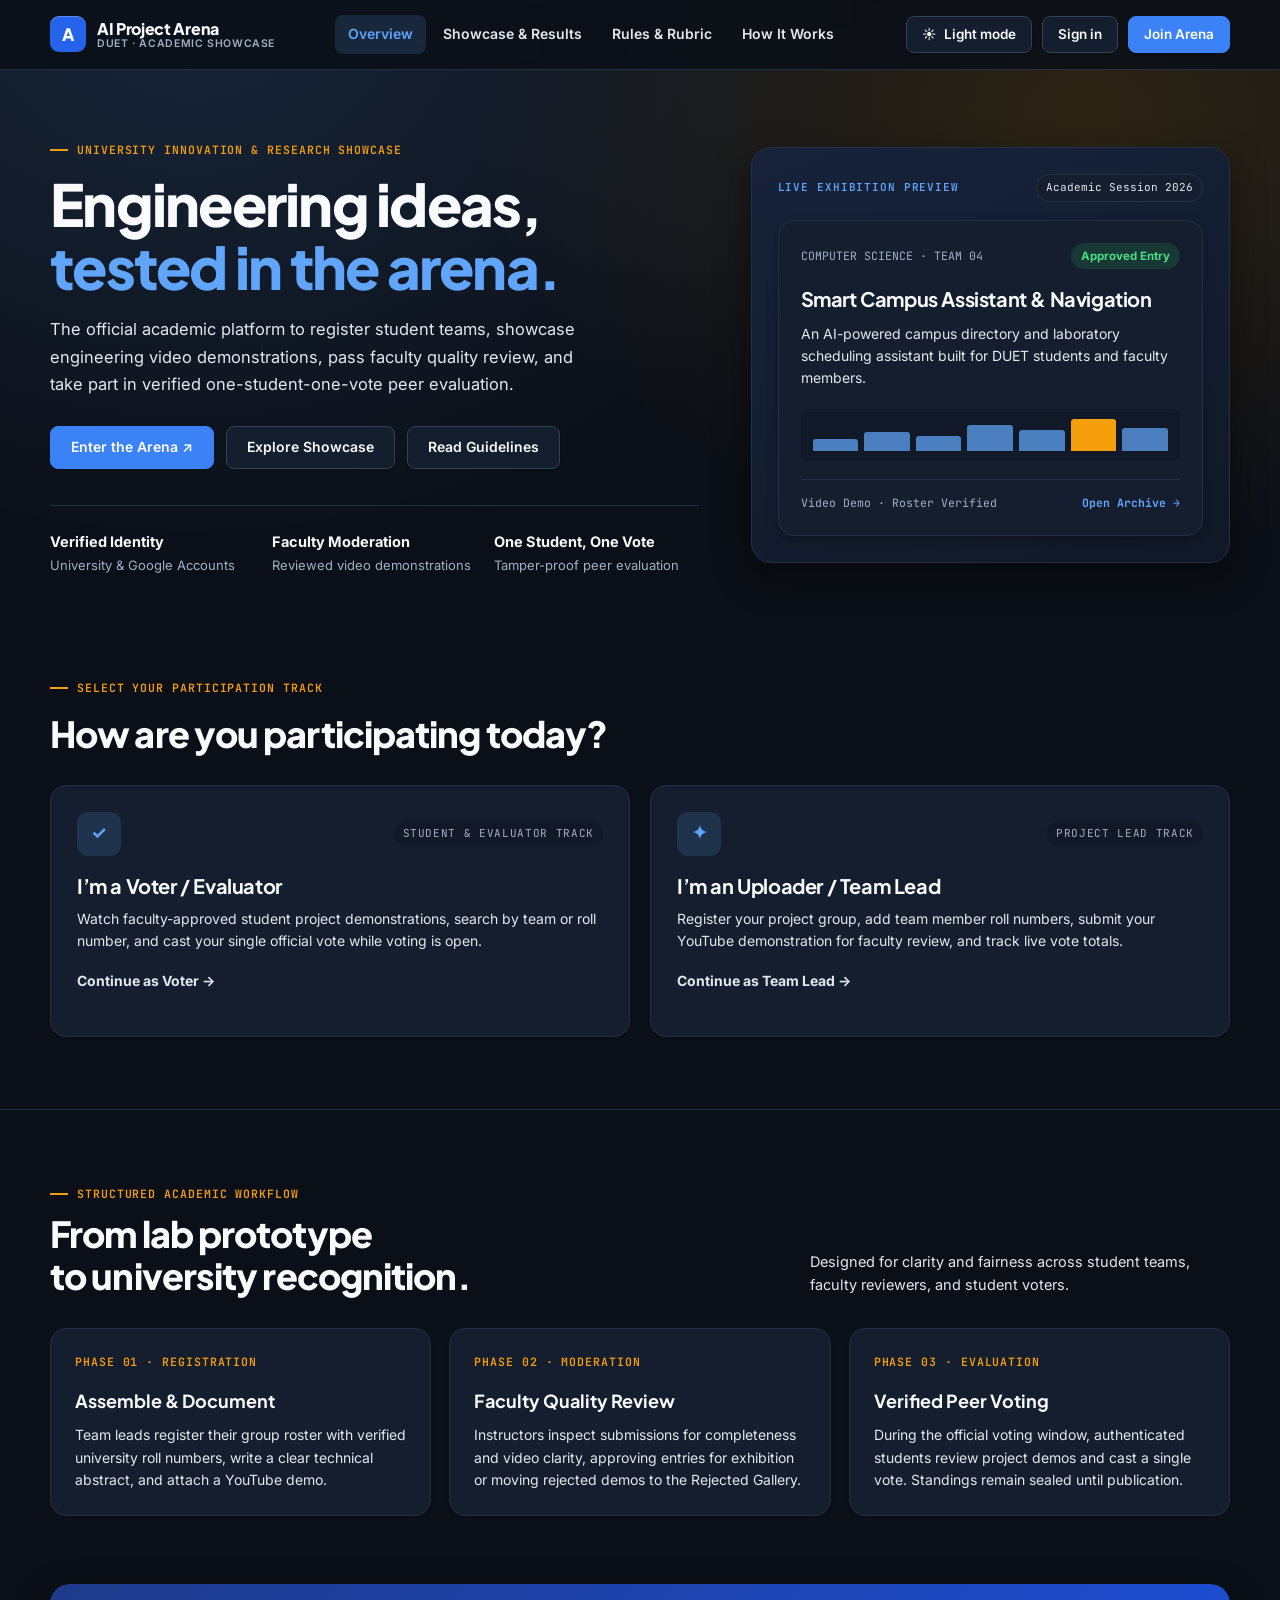
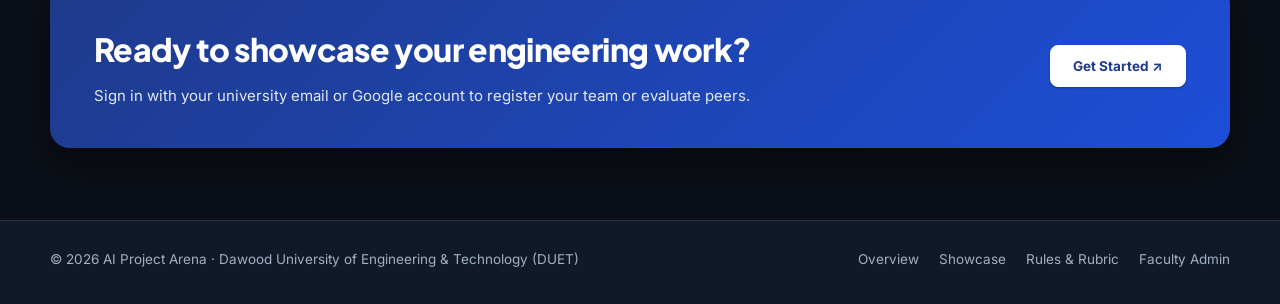
==== commit a7febce9: "feat: default dark mode, mobile login modal fix, rejected videos gallery & permanent delete" ====
--- a/index.html
+++ b/index.html
@@ -3,13 +3,13 @@
 <head>
   <meta charset="utf-8" />
   <meta name="viewport" content="width=device-width, initial-scale=1" />
-  <meta name="theme-color" content="#f8f9fb" />
-  <meta name="description" content="AI Project Arena — Official university student innovation & research showcase." />
+  <meta name="theme-color" content="#0b0f17" />
+  <meta name="description" content="AI Project Arena — Official university student innovation, video demonstration & peer evaluation platform." />
   <title>AI Project Arena — University Innovation Showcase</title>
   <link rel="stylesheet" href="styles.css" />
   <link rel="stylesheet" href="login.css" />
 </head>
-<body>
+<body class="dark-mode">
   <header class="topbar">
     <div class="wrap nav">
       <a class="brand" href="index.html">
@@ -26,7 +26,9 @@
         <a href="#process">How It Works</a>
       </nav>
       <div class="navactions">
-        <button class="btn" id="themeToggle" type="button" aria-label="Toggle dark mode">☾ Dark mode</button>
+        <button class="btn" id="themeToggle" type="button" aria-label="Toggle theme" aria-pressed="true">
+          <span class="theme-icon" aria-hidden="true">☀</span><span class="theme-label">Light mode</span>
+        </button>
         <button class="btn" id="headerSignIn" type="button" data-auth="signin">Sign in</button>
         <button class="btn primary" id="headerChooseRole" type="button">Join Arena</button>
       </div>
@@ -40,7 +42,7 @@
         <div class="eyebrow">University Innovation &amp; Research Showcase</div>
         <h1>Engineering ideas,<br><span>tested in the arena.</span></h1>
         <p class="lead">
-          The official academic platform to register student teams, document engineering demos, undergo faculty review, and participate in verified one-student-one-vote peer evaluation.
+          The official academic platform to register student teams, showcase engineering video demonstrations, pass faculty quality review, and take part in verified one-student-one-vote peer evaluation.
         </p>
         <div class="heroactions">
           <button class="btn primary" id="chooseRoleBtn" type="button">Enter the Arena ↗</button>
@@ -50,15 +52,15 @@
         <div class="meta">
           <div>
             <strong>Verified Identity</strong>
-            University &amp; OAuth Accounts
-          </div>
-          <div>
-            <strong>Peer &amp; Faculty Review</strong>
-            Moderated project gallery
-          </div>
-          <div>
-            <strong>Cryptographic Fairness</strong>
-            One verified vote per student
+            University &amp; Google Accounts
+          </div>
+          <div>
+            <strong>Faculty Moderation</strong>
+            Reviewed video demonstrations
+          </div>
+          <div>
+            <strong>One Student, One Vote</strong>
+            Tamper-proof peer evaluation
           </div>
         </div>
       </div>
@@ -74,7 +76,7 @@
             <span class="status">Approved Entry</span>
           </div>
           <h3>Smart Campus Assistant &amp; Navigation</h3>
-          <p>An LLM-assisted campus directory and lab scheduling system built for DUET students and faculty members.</p>
+          <p>An AI-powered campus directory and laboratory scheduling assistant built for DUET students and faculty members.</p>
           <div class="bars" aria-hidden="true">
             <i></i><i></i><i></i><i></i><i></i><i></i><i></i>
           </div>
@@ -95,10 +97,10 @@
           <button class="role-card" type="button" data-auth="signin" data-role="voter">
             <div class="role-card-top">
               <span class="role-icon">✓</span>
-              <span class="role-tag">Student &amp; Guest Track</span>
+              <span class="role-tag">Student &amp; Evaluator Track</span>
             </div>
             <strong>I’m a Voter / Evaluator</strong>
-            <span>Browse faculty-approved student demonstrations, filter by team or topic, and cast your single official vote while the voting window is active.</span>
+            <span>Watch faculty-approved student project demonstrations, search by team or roll number, and cast your single official vote while voting is open.</span>
             <span class="role-cta">Continue as Voter →</span>
           </button>
 
@@ -108,7 +110,7 @@
               <span class="role-tag">Project Lead Track</span>
             </div>
             <strong>I’m an Uploader / Team Lead</strong>
-            <span>Register your project group, manage student roll numbers, submit your YouTube demonstration for faculty review, and track live vote counts.</span>
+            <span>Register your project group, add team member roll numbers, submit your YouTube demonstration for faculty review, and track live vote totals.</span>
             <span class="role-cta">Continue as Team Lead →</span>
           </button>
         </div>
@@ -124,7 +126,7 @@
           <div>
             <div class="eyebrow">Team Lead Workspace</div>
             <h2 id="dashWelcome">Your Project Workspace</h2>
-            <p>Register your team roster, submit your video demonstration, and monitor faculty review status.</p>
+            <p>Register your team roster, submit your YouTube video demonstration, and monitor faculty review status.</p>
           </div>
           <div class="dash-head-actions">
             <a class="btn" href="guidelines.html">Submission Checklist</a>
@@ -235,7 +237,7 @@
           <div>
             <div class="eyebrow">Faculty &amp; Committee Control Room</div>
             <h2>Competition Administration</h2>
-            <p>Moderate student submissions, configure competition windows, manage administrators, and publish official standings.</p>
+            <p>Moderate student submissions, manage the Rejected Videos Gallery, configure deadlines, and publish official standings.</p>
           </div>
           <div class="dash-head-actions">
             <button class="btn" id="exportAdminCsv" type="button">⬇ Export CSV Report</button>
@@ -250,7 +252,7 @@
             <strong id="adminTotal">—</strong>
           </div>
           <div class="admin-stat">
-            <span>Awaiting Review</span>
+            <span>Pending Review</span>
             <strong id="adminPending">—</strong>
           </div>
           <div class="admin-stat">
@@ -258,7 +260,7 @@
             <strong id="adminApproved">—</strong>
           </div>
           <div class="admin-stat">
-            <span>Rejected / Needs Fix</span>
+            <span>Rejected Gallery</span>
             <strong id="adminRejected">—</strong>
           </div>
         </div>
@@ -266,10 +268,11 @@
         <!-- Admin Section Filter Tabs -->
         <div class="admin-tabs" role="tablist" aria-label="Admin sections">
           <button class="admin-tab active" type="button" data-admin-section="all">All Panels</button>
-          <button class="admin-tab" type="button" data-admin-section="queue">Review Queue</button>
+          <button class="admin-tab" type="button" data-admin-section="queue">Pending Queue</button>
+          <button class="admin-tab" type="button" data-admin-section="gallery">Approved Gallery</button>
+          <button class="admin-tab" type="button" data-admin-section="rejected" id="rejectedGalleryTabBtn">Rejected Videos Gallery</button>
           <button class="admin-tab" type="button" data-admin-section="settings">Schedule &amp; Windows</button>
           <button class="admin-tab" type="button" data-admin-section="results">Live Leaderboard</button>
-          <button class="admin-tab" type="button" data-admin-section="gallery">Approved Gallery</button>
         </div>
 
         <!-- Super Admin Access Management -->
@@ -351,25 +354,24 @@
           <div class="admin-message" id="adminSettingsMessage" role="status"></div>
         </section>
 
-        <!-- Submission Review Queue -->
+        <!-- Submission Review Queue (Pending & Drafts only — Rejected videos stay in the Rejected Videos Gallery below) -->
         <section class="admin-panel" data-panel-group="queue">
           <div class="admin-panel-head">
             <div>
-              <h3>Submission Moderation Queue</h3>
-              <p class="dash-help" style="margin:4px 0 0">Pending submissions are shown by default. Use the filter to view or delete rejected entries.</p>
+              <h3>Pending Moderation Queue</h3>
+              <p class="dash-help" style="margin:4px 0 0">Review new student submissions. Rejecting a video moves it directly to the Rejected Videos Gallery.</p>
             </div>
           </div>
           <div class="admin-filter-bar">
-            <input type="search" id="adminQueueSearch" placeholder="Filter queue by project title, team name, or roll number…" aria-label="Search review queue" />
-            <select id="adminQueueStatusFilter" aria-label="Filter by status">
+            <input type="search" id="adminQueueSearch" placeholder="Search pending queue by project title, team name, or roll number…" aria-label="Search review queue" />
+            <select id="adminQueueStatusFilter" aria-label="Filter queue status">
               <option value="pending" selected>Pending review only</option>
-              <option value="all">All non-approved (Pending + Rejected + Draft)</option>
-              <option value="rejected">Rejected only</option>
-              <option value="draft">Drafts only</option>
+              <option value="draft">Saved drafts only</option>
+              <option value="all">All active (Pending + Drafts)</option>
             </select>
           </div>
           <div class="admin-list" id="adminSubmissionList">
-            <div class="dashboard-empty">Loading submissions…</div>
+            <div class="dashboard-empty">Loading pending submissions…</div>
           </div>
         </section>
 
@@ -377,12 +379,29 @@
         <section class="admin-panel" data-panel-group="gallery">
           <div class="admin-panel-head">
             <div>
-              <h3>Approved Exhibition Roster</h3>
-              <p class="dash-help" style="margin:4px 0 0">Compact list of projects currently live in the voter gallery.</p>
+              <h3>Approved Exhibition Gallery</h3>
+              <p class="dash-help" style="margin:4px 0 0">Projects currently approved and live in the student voting showcase.</p>
             </div>
           </div>
           <div class="approved-gallery-list" id="adminApprovedGallery">
             <div class="dashboard-empty">Loading approved projects…</div>
+          </div>
+        </section>
+
+        <!-- DEDICATED REJECTED VIDEOS GALLERY (HOLDING & PERMANENT DELETE) -->
+        <section class="admin-panel rejected-gallery-panel" id="adminRejectedGallerySection" data-panel-group="rejected">
+          <div class="admin-panel-head">
+            <div>
+              <div class="eyebrow" style="color:var(--danger)">Quarantined Submissions Vault</div>
+              <h3>Rejected Videos Gallery</h3>
+              <p class="dash-help" style="margin:4px 0 0">All rejected videos stay in this gallery so they never clutter your active review queue. You can permanently delete individual rejected videos, clear all rejected videos, or restore an entry back to Pending.</p>
+            </div>
+            <div class="admin-actions">
+              <button class="btn danger" id="deleteAllRejectedBtn" type="button">🗑 Delete All Rejected Videos</button>
+            </div>
+          </div>
+          <div class="rejected-gallery-grid" id="adminRejectedGallery">
+            <div class="dashboard-empty">No rejected videos in the gallery.</div>
           </div>
         </section>
 
@@ -418,7 +437,7 @@
           <article class="step">
             <div class="stepnum">PHASE 02 · MODERATION</div>
             <h3>Faculty Quality Review</h3>
-            <p>Instructors inspect submissions for completeness and video clarity, either approving entries for exhibition or returning actionable feedback.</p>
+            <p>Instructors inspect submissions for completeness and video clarity, approving entries for exhibition or moving rejected demos to the Rejected Gallery.</p>
           </article>
           <article class="step">
             <div class="stepnum">PHASE 03 · EVALUATION</div>
--- a/styles.css
+++ b/styles.css
@@ -1911,14 +1911,21 @@
 }
 
 /* ==========================================================================
-   RESPONSIVE BREAKPOINTS
+   MOBILE MENU BUTTON & RESPONSIVE BREAKPOINTS
    ========================================================================== */
 
-@media (max-width: 960px) {
+.mobile-menu-btn {
+  display: none;
+  padding: 8px 11px;
+  font-size: 16px;
+  line-height: 1;
+}
+
+@media (max-width: 980px) {
   .hero {
     grid-template-columns: 1fr;
-    gap: 36px;
-    padding: 48px 0;
+    gap: 32px;
+    padding: 40px 0 44px;
   }
   .workflow-stepper {
     grid-template-columns: repeat(2, minmax(0, 1fr));
@@ -1934,56 +1941,542 @@
   }
 }
 
-@media (max-width: 780px) {
+@media (max-width: 820px) {
   .wrap {
-    width: calc(100% - 32px);
-  }
+    width: calc(100% - 28px);
+  }
+
+  /* Compact single-line header with slide-down navigation drawer */
+  .topbar {
+    height: 62px;
+  }
+
+  .nav {
+    gap: 10px;
+  }
+
+  .brand {
+    font-size: 15px;
+    gap: 9px;
+  }
+
+  .mark {
+    width: 32px;
+    height: 32px;
+    font-size: 15px;
+    border-radius: 8px;
+  }
+
+  .brand-sub {
+    display: none;
+  }
+
+  .mobile-menu-btn {
+    display: inline-flex;
+  }
+
   .navlinks {
     display: none;
-  }
+    position: absolute;
+    top: 62px;
+    left: 0;
+    right: 0;
+    background: var(--surface-elevated);
+    border-bottom: 1px solid var(--line-strong);
+    box-shadow: var(--shadow-lg);
+    padding: 12px 16px 16px;
+    flex-direction: column;
+    align-items: stretch;
+    gap: 4px;
+    z-index: 75;
+    animation: dropdownFade 0.18s var(--ease-out);
+  }
+
+  body.mobile-nav-open .navlinks {
+    display: flex;
+  }
+
+  .navlinks a {
+    padding: 11px 14px;
+    font-size: 14.5px;
+    border-radius: var(--radius-sm);
+  }
+
+  .navactions {
+    gap: 6px;
+  }
+
+  .navactions .btn {
+    padding: 7px 11px;
+    font-size: 12.5px;
+  }
+
+  /* Compact theme button to icon-only on mobile so header never overflows */
+  #themeToggle .theme-label {
+    display: none;
+  }
+
+  #themeToggle {
+    padding: 7px 10px;
+  }
+
+  /* Hide redundant Join Arena button in header on mobile since Sign In & Hero CTA are right below */
+  #headerChooseRole {
+    display: none;
+  }
+
+  /* Profile dropdown anchored cleanly inside mobile viewport */
+  .profile-trigger {
+    padding: 4px 8px 4px 4px;
+    gap: 6px;
+  }
+
+  .profile-avatar {
+    width: 28px;
+    height: 28px;
+    font-size: 12px;
+  }
+
+  .profile-dropdown {
+    position: fixed;
+    top: 68px;
+    right: 14px;
+    left: 14px;
+    width: auto;
+    max-width: 360px;
+    margin-left: auto;
+  }
+
+  /* Hero & Showcase Mobile Polish */
+  .hero h1 {
+    font-size: clamp(32px, 8.5vw, 44px);
+    line-height: 1.1;
+    margin: 12px 0 14px;
+  }
+
+  .lead {
+    font-size: 15px;
+    line-height: 1.6;
+    margin-bottom: 22px;
+  }
+
+  .heroactions {
+    display: grid;
+    grid-template-columns: 1fr 1fr;
+    gap: 10px;
+  }
+
+  .heroactions #chooseRoleBtn {
+    grid-column: 1 / -1;
+  }
+
+  .heroactions .btn {
+    width: 100%;
+    padding: 11px 14px;
+    font-size: 13.5px;
+  }
+
+  .meta {
+    grid-template-columns: 1fr;
+    gap: 12px;
+    margin-top: 26px;
+    padding-top: 18px;
+  }
+
+  .showcase {
+    padding: 18px;
+    border-radius: var(--radius-lg);
+  }
+
+  .project-card {
+    padding: 18px;
+  }
+
+  /* Sections & Role Cards */
+  .section {
+    padding: 48px 0;
+  }
+
+  .role-chooser {
+    padding: 24px 0 52px;
+  }
+
   .sectionhead {
     flex-direction: column;
     align-items: flex-start;
-    gap: 12px;
-  }
+    gap: 10px;
+    margin-bottom: 24px;
+  }
+
   .steps,
   .role-grid,
   .voter-grid {
     grid-template-columns: 1fr;
-  }
+    gap: 14px;
+  }
+
+  .role-card,
+  .step {
+    padding: 20px;
+  }
+
   .cta {
-    padding: 28px 24px;
+    padding: 26px 22px;
     flex-direction: column;
     align-items: flex-start;
-  }
+    gap: 18px;
+  }
+
   .cta .btn {
     width: 100%;
   }
+
+  /* Workspaces Mobile Layout */
+  .dashboard,
+  .voter-dashboard,
+  .admin-dashboard {
+    padding: 26px 0 56px;
+  }
+
   .dash-head {
     flex-direction: column;
-  }
-  .approved-mini {
-    grid-template-columns: minmax(0, 1fr) auto;
-  }
-  .member-row,
-  .member-edit-row,
+    align-items: stretch;
+    gap: 14px;
+    margin-bottom: 18px;
+    padding-bottom: 16px;
+  }
+
+  .dash-head-actions {
+    width: 100%;
+    display: flex;
+    gap: 8px;
+  }
+
+  .dash-head-actions .btn {
+    flex: 1;
+  }
+
+  .dash-panel,
+  .group-panel,
+  .admin-panel,
+  .admin-submission,
+  .voter-card,
+  .vote-stats {
+    padding: 18px;
+    border-radius: var(--radius-md);
+  }
+
+  /* Prevent iOS/Android auto-zoom on form inputs by keeping font-size >= 16px */
+  .dash-field input,
+  .dash-field textarea,
+  .dash-field select,
+  .member-row input,
+  .member-edit-row input,
+  .member-edit-add input,
+  .search-input-wrap input,
+  .admin-settings input,
+  .admin-filter-bar input,
+  .admin-filter-bar select,
+  .admin-submission textarea {
+    font-size: 16px;
+  }
+
+  /* Roster Rows neatly stacked with side-by-side action buttons */
+  .member-row {
+    grid-template-columns: 1fr;
+    gap: 8px;
+    padding: 10px;
+    background: var(--bg-subtle);
+    border: 1px solid var(--line);
+    border-radius: var(--radius-sm);
+  }
+
+  .member-edit-row {
+    grid-template-columns: 1fr 1fr;
+    gap: 8px;
+    padding: 10px;
+    background: var(--surface);
+    border: 1px solid var(--line);
+    border-radius: var(--radius-sm);
+  }
+
+  .member-edit-row input {
+    grid-column: 1 / -1;
+  }
+
+  .member-edit-row button {
+    padding: 8px;
+    border: 1px solid var(--line);
+    border-radius: 6px;
+    text-align: center;
+  }
+
   .member-edit-add {
     grid-template-columns: 1fr;
-  }
-}
-
-@media (max-width: 480px) {
-  .workflow-stepper,
-  .admin-grid,
-  .meta {
-    grid-template-columns: 1fr;
-  }
+    gap: 8px;
+  }
+
+  .member-edit-add .btn {
+    width: 100%;
+    padding: 10px;
+  }
+
+  /* Horizontally scrollable pill bar for Admin Tabs */
+  .admin-tabs {
+    flex-wrap: nowrap;
+    overflow-x: auto;
+    -webkit-overflow-scrolling: touch;
+    scrollbar-width: none;
+    padding: 5px;
+  }
+
+  .admin-tabs::-webkit-scrollbar {
+    display: none;
+  }
+
+  .admin-tab {
+    flex-shrink: 0;
+    white-space: nowrap;
+    padding: 8px 13px;
+    font-size: 13px;
+  }
+
   .admin-voting-controls {
     flex-direction: column;
-    align-items: flex-start;
-  }
-  .brand-sub {
-    display: none;
+    align-items: stretch;
+    padding: 14px;
+  }
+
+  .admin-voting-controls .admin-actions {
+    width: 100%;
+    display: grid;
+    grid-template-columns: 1fr 1fr;
+    gap: 8px;
+  }
+
+  .admin-filter-bar {
+    flex-direction: column;
+    align-items: stretch;
+  }
+
+  .admin-filter-bar input,
+  .admin-filter-bar select {
+    width: 100%;
+    min-width: 0;
+  }
+
+  /* 2x2 grid for Admin Moderation Action Buttons on Mobile */
+  .admin-submission .admin-actions {
+    display: grid;
+    grid-template-columns: 1fr 1fr;
+    gap: 8px;
+    width: 100%;
+  }
+
+  .admin-submission .admin-actions .btn {
+    margin-left: 0 !important;
+    width: 100%;
+    padding: 9px 10px;
+    font-size: 12.5px;
+  }
+
+  .approved-mini {
+    grid-template-columns: 1fr auto;
+    gap: 8px;
+  }
+
+  .approved-mini button {
+    grid-column: 1 / -1;
+    justify-self: start;
+    padding-left: 0;
+  }
+
+  .voter-toolbar {
+    padding: 12px;
+  }
+
+  .search-input-wrap {
+    min-width: 100%;
+  }
+
+  .voter-card-footer {
+    flex-direction: column;
+    align-items: stretch;
+  }
+
+  .voter-card-footer .btn {
+    width: 100%;
+  }
+
+  .vote-table {
+    font-size: 13px;
+  }
+
+  .vote-table th,
+  .vote-table td {
+    padding: 9px 6px;
+  }
+}
+
+@media (max-width: 480px) {
+  .wrap {
+    width: calc(100% - 24px);
+  }
+
+  /* Keep 2x2 compact grid for Stepper and Admin KPIs instead of tall 1-col stacks */
+  .workflow-stepper {
+    grid-template-columns: repeat(2, minmax(0, 1fr));
+    gap: 8px;
+  }
+
+  .workflow-step {
+    padding: 10px;
+    gap: 8px;
+  }
+
+  .workflow-step strong {
+    font-size: 12px;
+  }
+
+  .workflow-step span {
+    font-size: 10.5px;
+  }
+
+  .admin-grid {
+    grid-template-columns: repeat(2, minmax(0, 1fr));
+    gap: 10px;
+  }
+
+  .admin-stat {
+    padding: 14px;
+  }
+
+  .admin-stat span {
+    font-size: 10.5px;
+  }
+
+  .admin-stat strong {
+    font-size: 24px;
+  }
+
+  .profile-trigger-role {
+    max-width: 68px;
+    overflow: hidden;
+    text-overflow: ellipsis;
+  }
+
+  .heroactions {
+    grid-template-columns: 1fr;
+  }
+
+  .admin-voting-controls .admin-actions {
+    grid-template-columns: 1fr;
+  }
+}
+
+/* ==========================================================================
+   REJECTED VIDEOS GALLERY & DARK MODE READABILITY UPGRADES
+   ========================================================================== */
+
+body.dark-mode {
+  --ink: #f8fafc;
+  --ink-secondary: #e2e8f0;
+  --muted: #a1b0c4;
+}
+
+.rejected-gallery-panel {
+  border-color: color-mix(in srgb, var(--danger) 35%, var(--line));
+}
+
+.rejected-gallery-grid {
+  display: grid;
+  grid-template-columns: repeat(auto-fill, minmax(310px, 1fr));
+  gap: 16px;
+  margin-top: 16px;
+}
+
+.rejected-video-card {
+  display: flex;
+  flex-direction: column;
+  gap: 12px;
+  padding: 18px;
+  border-radius: var(--radius-md);
+  background: var(--bg-subtle);
+  border: 1px solid color-mix(in srgb, var(--danger) 28%, var(--line));
+  box-shadow: var(--shadow-xs);
+}
+
+.rejected-card-top {
+  display: flex;
+  align-items: flex-start;
+  justify-content: space-between;
+  gap: 10px;
+}
+
+.rejected-card-top h4 {
+  margin: 0 0 3px;
+  font-family: var(--display);
+  font-size: 16px;
+  font-weight: 700;
+  color: var(--ink);
+  line-height: 1.3;
+}
+
+.rejected-video-frame {
+  width: 100%;
+  aspect-ratio: 16 / 9;
+  height: auto !important;
+  border-radius: var(--radius-sm);
+  border: 1px solid var(--line);
+  background: #000;
+}
+
+.rejected-desc {
+  margin: 0;
+  font-size: 13.5px;
+  line-height: 1.55;
+  color: var(--ink-secondary);
+  display: -webkit-box;
+  -webkit-line-clamp: 3;
+  -webkit-box-orient: vertical;
+  overflow: hidden;
+}
+
+.rejected-feedback-note {
+  padding: 9px 11px;
+  border-radius: var(--radius-sm);
+  background: var(--danger-bg);
+  color: var(--danger);
+  font-size: 12.5px;
+  line-height: 1.45;
+}
+
+.rejected-card-actions {
+  margin-top: auto;
+  padding-top: 10px;
+  border-top: 1px solid var(--line);
+  display: grid;
+  grid-template-columns: 1fr 1fr;
+  gap: 8px;
+}
+
+.rejected-card-actions .btn {
+  width: 100%;
+  justify-content: center;
+}
+
+@media (max-width: 640px) {
+  .rejected-gallery-grid {
+    grid-template-columns: 1fr;
+  }
+  .rejected-Gallery-panel .admin-panel-head,
+  .rejected-gallery-panel .admin-panel-head {
+    flex-direction: column;
+    align-items: stretch;
+    gap: 12px;
+  }
+  #deleteAllRejectedBtn {
+    width: 100%;
   }
 }
 
@@ -1994,3 +2487,5 @@
     animation: none !important;
   }
 }
+
+
--- a/login.css
+++ b/login.css
@@ -1,21 +1,24 @@
 /* ==========================================================================
-   AUTHENTICATION & PASSWORD RECOVERY (EMAIL OTP) MODAL
+   AUTHENTICATION & PASSWORD RECOVERY (EMAIL OTP) MODAL — DESKTOP & MOBILE
    ========================================================================== */
 
 .auth-modal {
   position: fixed;
   inset: 0;
   display: none;
-  place-items: center;
-  padding: 20px;
-  background: rgba(11, 15, 23, 0.62);
-  backdrop-filter: blur(8px);
-  -webkit-backdrop-filter: blur(8px);
+  align-items: center;
+  justify-content: center;
+  padding: 20px 16px;
+  background: rgba(6, 10, 18, 0.76);
+  backdrop-filter: blur(10px);
+  -webkit-backdrop-filter: blur(10px);
   z-index: 100;
+  overflow-y: auto;
+  -webkit-overflow-scrolling: touch;
 }
 
 .auth-modal.open {
-  display: grid;
+  display: flex;
   animation: authBackdropIn 0.2s ease;
 }
 
@@ -27,16 +30,16 @@
 .auth-panel {
   position: relative;
   width: 100%;
-  max-width: 440px;
-  max-height: 92vh;
-  overflow-y: auto;
-  padding: 30px;
+  max-width: 430px;
+  margin: auto;
+  padding: 28px 26px 26px;
   border-radius: 18px;
-  background: var(--surface, #ffffff);
-  color: var(--ink, #0f172a);
-  border: 1px solid var(--line, #e2e8f0);
+  background: var(--surface-elevated, #1c273b);
+  color: var(--ink, #f8fafc);
+  border: 1px solid var(--line-strong, #334155);
+  border-top: 3px solid var(--primary, #60a5fa);
   font-family: var(--sans, 'Inter', system-ui, sans-serif);
-  box-shadow: 0 28px 70px rgba(15, 23, 42, 0.28);
+  box-shadow: 0 28px 70px rgba(0, 0, 0, 0.45);
   animation: authPanelIn 0.24s cubic-bezier(0.22, 1, 0.36, 1);
 }
 
@@ -52,80 +55,87 @@
   width: 34px;
   height: 34px;
   border-radius: 8px;
-  border: 1px solid transparent;
-  background: transparent;
-  font-size: 1.4rem;
+  border: 1px solid var(--line, #243044);
+  background: var(--bg-subtle, #111827);
+  font-size: 1.3rem;
   line-height: 1;
   display: grid;
   place-items: center;
   cursor: pointer;
-  color: var(--muted, #64748b);
-  transition: background-color 0.15s ease, color 0.15s ease;
+  color: var(--ink-secondary, #cbd5e1);
+  transition: background-color 0.15s ease, color 0.15s ease, border-color 0.15s ease;
 }
 
 .auth-close:hover {
-  background: var(--bg-subtle, #f1f4f9);
-  color: var(--ink, #0f172a);
+  background: var(--surface, #151e2e);
+  border-color: var(--primary, #60a5fa);
+  color: var(--ink, #f8fafc);
 }
 
 .auth-eyebrow {
   font-family: var(--mono, monospace);
   font-size: 11px;
-  font-weight: 600;
+  font-weight: 700;
   text-transform: uppercase;
   letter-spacing: 0.08em;
-  color: var(--accent, #b45309);
+  color: var(--accent, #f59e0b);
   margin-bottom: 6px;
+  padding-right: 36px;
 }
 
 .auth-panel h2 {
   margin: 0 0 6px;
+  padding-right: 36px;
   font-family: var(--display, 'Plus Jakarta Sans', sans-serif);
   font-weight: 800;
-  font-size: 1.65rem;
+  font-size: 1.55rem;
+  line-height: 1.2;
   letter-spacing: -0.025em;
-  color: var(--ink, #0f172a);
+  color: var(--ink, #f8fafc);
 }
 
 #authSubtitle {
-  margin: 0 0 18px;
-  color: var(--ink-secondary, #334155);
-  font-size: 0.92rem;
-  line-height: 1.5;
+  margin: 0 0 16px;
+  color: var(--ink-secondary, #cbd5e1);
+  font-size: 0.88rem;
+  line-height: 1.48;
 }
 
 /* Role Selector Pills inside Auth Modal */
 .auth-role-picker {
   display: grid;
   grid-template-columns: 1fr 1fr;
-  gap: 8px;
-  margin-bottom: 14px;
-  padding: 5px;
-  background: var(--bg-subtle, #f1f4f9);
-  border: 1px solid var(--line, #e2e8f0);
+  gap: 6px;
+  margin-bottom: 12px;
+  padding: 4px;
+  background: var(--bg-subtle, #111827);
+  border: 1px solid var(--line, #243044);
   border-radius: 11px;
 }
 
 .auth-role-btn {
-  border: 0;
+  border: 1px solid transparent;
   border-radius: 8px;
-  padding: 9px 10px;
+  padding: 9px 8px;
   background: transparent;
-  color: var(--ink-secondary, #334155);
-  font-size: 13px;
-  font-weight: 600;
+  color: var(--ink-secondary, #cbd5e1);
+  font-size: 12.5px;
+  font-weight: 600;
+  line-height: 1.25;
   cursor: pointer;
   display: flex;
   align-items: center;
   justify-content: center;
-  gap: 6px;
-  transition: background-color 0.15s ease, color 0.15s ease, box-shadow 0.15s ease;
+  text-align: center;
+  gap: 5px;
+  transition: background-color 0.15s ease, color 0.15s ease, border-color 0.15s ease;
 }
 
 .auth-role-btn.active {
-  background: var(--surface, #ffffff);
-  color: var(--primary, #1d4ed8);
-  box-shadow: 0 2px 6px rgba(15, 23, 42, 0.08);
+  background: var(--surface, #151e2e);
+  border-color: var(--primary, #60a5fa);
+  color: var(--primary, #60a5fa);
+  box-shadow: 0 2px 8px rgba(0, 0, 0, 0.2);
 }
 
 /* 2-Tab Mode Switcher (Sign in / Create account) */
@@ -133,36 +143,37 @@
   display: grid;
   grid-template-columns: 1fr 1fr;
   gap: 8px;
-  margin-bottom: 16px;
+  margin-bottom: 14px;
 }
 
 .auth-tabs button {
   font: inherit;
-  font-size: 13.5px;
-  padding: 10px 12px;
+  font-size: 13px;
+  padding: 9px 12px;
   border-radius: 9px;
   cursor: pointer;
-  border: 1px solid var(--line, #e2e8f0);
-  background: var(--bg-subtle, #f1f4f9);
-  color: var(--ink-secondary, #334155);
+  border: 1px solid var(--line, #243044);
+  background: var(--bg-subtle, #111827);
+  color: var(--ink-secondary, #cbd5e1);
   font-weight: 600;
   transition: border-color 0.15s ease, background-color 0.15s ease, color 0.15s ease;
 }
 
 .auth-tabs button.active {
-  border-color: var(--primary, #1d4ed8);
-  background: var(--primary-soft, #e0e7ff);
-  color: var(--primary, #1d4ed8);
+  border-color: var(--primary, #60a5fa);
+  background: var(--primary-soft, rgba(96, 165, 250, 0.15));
+  color: var(--primary, #60a5fa);
 }
 
 #googleSignIn {
   width: 100%;
-  margin-bottom: 14px;
-  padding: 11px 14px;
+  min-height: 44px;
+  margin-bottom: 12px;
+  padding: 10px 14px;
   border-radius: 10px;
-  border: 1px solid var(--line-strong, #cbd5e1);
-  background: var(--surface, #ffffff);
-  color: var(--ink, #0f172a);
+  border: 1px solid var(--line-strong, #334155);
+  background: var(--surface, #151e2e);
+  color: var(--ink, #f8fafc);
   font-size: 13.5px;
   font-weight: 600;
   display: inline-flex;
@@ -174,19 +185,20 @@
 }
 
 #googleSignIn:hover {
-  border-color: var(--primary, #1d4ed8);
-  background: var(--bg-subtle, #f1f4f9);
+  border-color: var(--primary, #60a5fa);
+  background: var(--bg-subtle, #111827);
 }
 
 .auth-or {
   display: flex;
   align-items: center;
-  gap: 12px;
-  color: var(--muted, #64748b);
-  font-size: 11.5px;
+  gap: 10px;
+  color: var(--muted, #94a3b8);
+  font-size: 11px;
+  font-weight: 600;
   text-transform: uppercase;
   letter-spacing: 0.08em;
-  margin: 4px 0 14px;
+  margin: 2px 0 12px;
 }
 
 .auth-or::before,
@@ -194,30 +206,31 @@
   content: "";
   flex: 1;
   height: 1px;
-  background: var(--line, #e2e8f0);
+  background: var(--line, #243044);
 }
 
 #authForm label {
   display: block;
   margin-bottom: 12px;
-  font-size: 0.86rem;
-  font-weight: 600;
-  color: var(--ink-secondary, #334155);
+  font-size: 0.84rem;
+  font-weight: 600;
+  color: var(--ink-secondary, #cbd5e1);
 }
 
 #authForm input,
 #authForm select {
   display: block;
   width: 100%;
+  min-height: 44px;
   margin-top: 6px;
   padding: 10px 12px;
   font: inherit;
-  font-size: 14px;
+  font-size: 14.5px;
   font-weight: 400;
-  border: 1px solid var(--line-strong, #cbd5e1);
+  border: 1px solid var(--line-strong, #334155);
   border-radius: 9px;
-  background: var(--bg, #f8f9fb);
-  color: var(--ink, #0f172a);
+  background: var(--bg, #0b0f17);
+  color: var(--ink, #f8fafc);
   box-sizing: border-box;
   transition: border-color 0.15s ease, box-shadow 0.15s ease;
 }
@@ -225,15 +238,17 @@
 #authForm input:focus,
 #authForm select:focus {
   outline: none;
-  border-color: var(--primary, #1d4ed8);
-  box-shadow: 0 0 0 3px var(--primary-soft, #e0e7ff);
+  border-color: var(--primary, #60a5fa);
+  box-shadow: 0 0 0 3px var(--primary-soft, rgba(96, 165, 250, 0.15));
 }
 
 .password-field-wrap {
   position: relative;
+  margin-top: 6px;
 }
 
 .password-field-wrap input {
+  margin-top: 0 !important;
   padding-right: 68px !important;
 }
 
@@ -243,18 +258,18 @@
   top: 50%;
   transform: translateY(-50%);
   border: 0;
-  background: transparent;
-  color: var(--muted, #64748b);
+  background: var(--surface, #151e2e);
+  color: var(--ink-secondary, #cbd5e1);
   font-size: 12px;
   font-weight: 600;
-  padding: 4px 8px;
+  padding: 5px 9px;
   border-radius: 6px;
   cursor: pointer;
 }
 
 .password-toggle-btn:hover {
-  color: var(--primary, #1d4ed8);
-  background: var(--primary-soft, #e0e7ff);
+  color: var(--primary, #60a5fa);
+  background: var(--primary-soft, rgba(96, 165, 250, 0.15));
 }
 
 .otp-code-input {
@@ -266,9 +281,10 @@
 
 .auth-aux-links {
   display: flex;
+  flex-wrap: wrap;
   justify-content: space-between;
   align-items: center;
-  gap: 10px;
+  gap: 8px;
   margin: -2px 0 12px;
   font-size: 13px;
 }
@@ -276,10 +292,10 @@
 .auth-link-btn {
   border: 0;
   background: transparent;
-  color: var(--primary, #1d4ed8);
+  color: var(--primary, #60a5fa);
   font-size: 13px;
   font-weight: 600;
-  padding: 2px 0;
+  padding: 3px 0;
   cursor: pointer;
 }
 
@@ -289,24 +305,21 @@
 
 #authSubmit {
   width: 100%;
-  margin-top: 6px;
+  min-height: 46px;
+  margin-top: 4px;
   padding: 12px 16px;
   border-radius: 10px;
   border: none;
-  background: var(--primary, #1d4ed8);
+  background: #2563eb;
   color: #ffffff;
-  font-size: 14px;
-  font-weight: 650;
-  cursor: pointer;
-  transition: background-color 0.15s ease;
+  font-size: 14.5px;
+  font-weight: 700;
+  cursor: pointer;
+  transition: background-color 0.15s ease, transform 0.15s ease;
 }
 
 #authSubmit:hover:not(:disabled) {
-  background: var(--primary-hover, #1e40af);
-}
-
-body.dark-mode #authSubmit {
-  background: #3b82f6;
+  background: #1d4ed8;
 }
 
 #authSubmit:disabled {
@@ -317,12 +330,12 @@
 #authMessage {
   min-height: 1.4em;
   margin: 12px 0 0;
-  padding: 9px 12px;
+  padding: 10px 12px;
   border-radius: 8px;
-  font-size: 0.86rem;
+  font-size: 0.85rem;
   line-height: 1.45;
-  background: var(--success-bg, #dcfce7);
-  color: var(--success, #166534);
+  background: var(--success-bg, rgba(34, 197, 94, 0.15));
+  color: var(--success, #4ade80);
 }
 
 #authMessage:empty {
@@ -330,6 +343,106 @@
 }
 
 #authMessage[data-error="true"] {
-  background: var(--danger-bg, #fee2e2);
-  color: var(--danger, #b91c1c);
-}
+  background: var(--danger-bg, rgba(239, 68, 68, 0.15));
+  color: var(--danger, #f87171);
+}
+
+/* ==========================================================================
+   MOBILE VIEW OPTIMIZATION FOR LOGIN / SIGNUP / FORGOT PASSWORD MODAL
+   ========================================================================== */
+
+@media (max-width: 640px) {
+  .auth-modal {
+    padding: 14px 12px;
+    align-items: center;
+  }
+
+  .auth-panel {
+    width: 100%;
+    max-width: 100%;
+    max-height: none;
+    margin: auto 0;
+    padding: 20px 16px 22px;
+    border-radius: 16px;
+  }
+
+  .auth-close {
+    top: 12px;
+    right: 12px;
+    width: 32px;
+    height: 32px;
+  }
+
+  .auth-eyebrow {
+    font-size: 10.5px;
+    margin-bottom: 4px;
+  }
+
+  .auth-panel h2 {
+    font-size: 1.32rem;
+    margin-bottom: 4px;
+  }
+
+  #authSubtitle {
+    font-size: 0.84rem;
+    margin-bottom: 12px;
+  }
+
+  .auth-role-picker {
+    grid-template-columns: 1fr 1fr;
+    gap: 5px;
+    padding: 4px;
+    margin-bottom: 10px;
+  }
+
+  .auth-role-btn {
+    font-size: 11.5px;
+    padding: 8px 6px;
+    gap: 4px;
+  }
+
+  .auth-tabs {
+    gap: 6px;
+    margin-bottom: 12px;
+  }
+
+  .auth-tabs button {
+    font-size: 12.5px;
+    padding: 9px 10px;
+  }
+
+  #googleSignIn {
+    min-height: 44px;
+    font-size: 13px;
+    margin-bottom: 10px;
+  }
+
+  .auth-or {
+    margin: 0 0 10px;
+    font-size: 10.5px;
+  }
+
+  #authForm label {
+    margin-bottom: 10px;
+    font-size: 0.82rem;
+  }
+
+  /* Keep 16px font size on mobile inputs to prevent iOS Safari auto-zoom */
+  #authForm input,
+  #authForm select {
+    font-size: 16px;
+    min-height: 44px;
+    padding: 10px 12px;
+  }
+
+  #authSubmit {
+    min-height: 46px;
+    font-size: 14.5px;
+  }
+}
+
+@media (max-width: 375px) {
+  .auth-role-picker {
+    grid-template-columns: 1fr;
+  }
+}
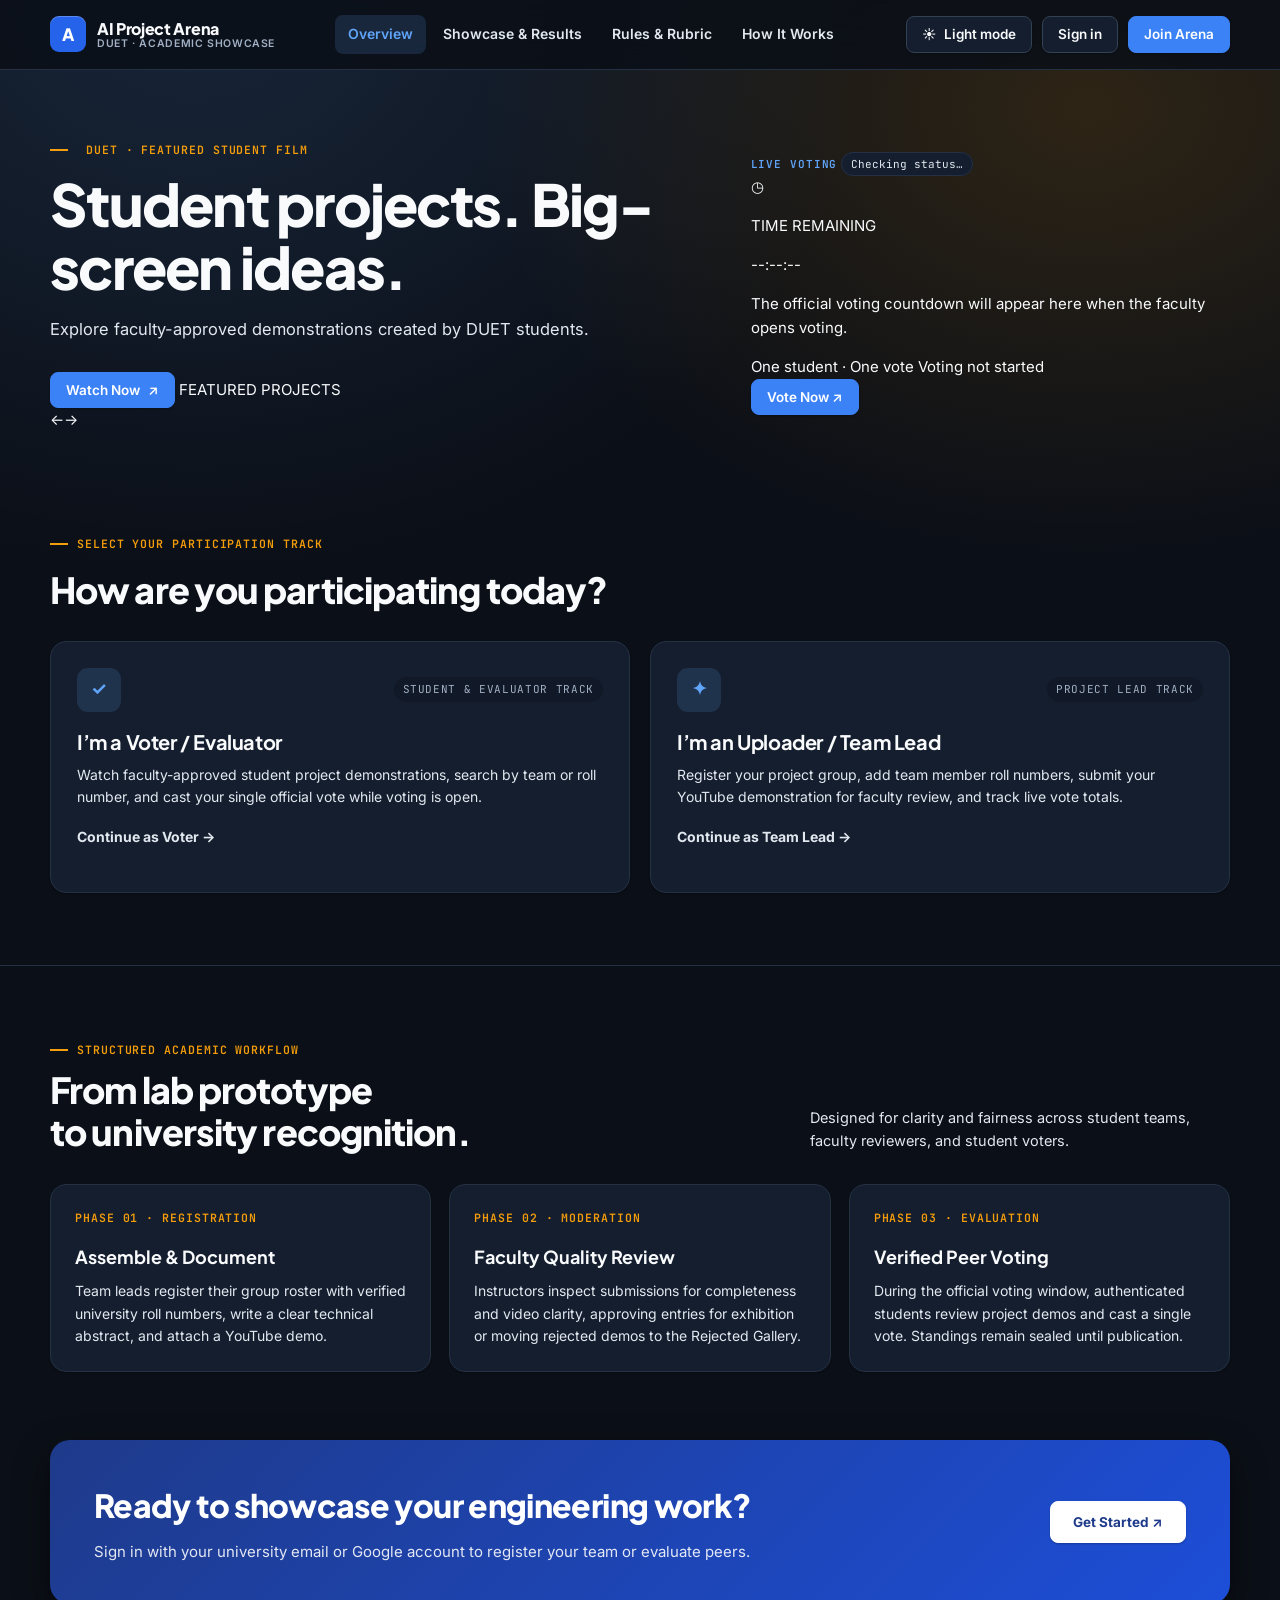
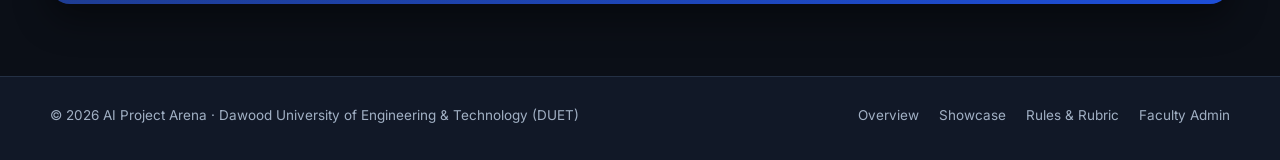
==== commit 9b8611ac: "Redesign homepage with featured project carousel and live voting panel" ====
--- a/index.html
+++ b/index.html
@@ -36,56 +36,37 @@
   </header>
 
   <main>
-    <!-- HERO SECTION -->
-    <section class="wrap hero" id="about">
-      <div>
-        <div class="eyebrow">University Innovation &amp; Research Showcase</div>
-        <h1>Engineering ideas,<br><span>tested in the arena.</span></h1>
-        <p class="lead">
-          The official academic platform to register student teams, showcase engineering video demonstrations, pass faculty quality review, and take part in verified one-student-one-vote peer evaluation.
-        </p>
-        <div class="heroactions">
-          <button class="btn primary" id="chooseRoleBtn" type="button">Enter the Arena ↗</button>
-          <a class="btn" href="projects.html">Explore Showcase</a>
-          <a class="btn" href="guidelines.html">Read Guidelines</a>
-        </div>
-        <div class="meta">
-          <div>
-            <strong>Verified Identity</strong>
-            University &amp; Google Accounts
-          </div>
-          <div>
-            <strong>Faculty Moderation</strong>
-            Reviewed video demonstrations
-          </div>
-          <div>
-            <strong>One Student, One Vote</strong>
-            Tamper-proof peer evaluation
-          </div>
-        </div>
-      </div>
-
-      <div class="showcase" id="projects">
-        <div class="showcase-header">
-          <span class="showcase-label">Live Exhibition Preview</span>
-          <span class="showcase-badge" id="heroCompetitionBadge">Academic Session 2026</span>
-        </div>
-        <article class="project-card">
-          <div class="project-top">
-            <span>COMPUTER SCIENCE · TEAM 04</span>
-            <span class="status">Approved Entry</span>
-          </div>
-          <h3>Smart Campus Assistant &amp; Navigation</h3>
-          <p>An AI-powered campus directory and laboratory scheduling assistant built for DUET students and faculty members.</p>
-          <div class="bars" aria-hidden="true">
-            <i></i><i></i><i></i><i></i><i></i><i></i><i></i>
-          </div>
-          <div class="project-foot">
-            <span>Video Demo · Roster Verified</span>
-            <a href="projects.html" style="color:var(--primary);font-weight:700">Open Archive →</a>
-          </div>
-        </article>
-      </div>
+    <!-- FEATURED PROJECT HERO -->
+    <section class="wrap hero arena-hero" id="about">
+      <a class="featured-stage" id="featuredStage" href="projects.html" aria-label="Watch featured project">
+        <div class="featured-backdrop" id="featuredBackdrop"></div>
+        <div class="featured-shade"></div>
+        <div class="featured-copy" id="featuredCopy">
+          <div class="eyebrow"><span class="live-dot"></span> DUET · FEATURED STUDENT FILM</div>
+          <h1 id="featuredTitle">Student projects. Big-screen ideas.</h1>
+          <p class="lead" id="featuredDescription">Explore faculty-approved demonstrations created by DUET students.</p>
+          <span class="btn primary featured-watch" id="featuredWatch">Watch Now <span aria-hidden="true">↗</span></span>
+          <span class="featured-counter" id="featuredCounter">FEATURED PROJECTS</span>
+        </div>
+        <div class="featured-arrows" aria-hidden="true"><span>←</span><span>→</span></div>
+      </a>
+
+      <aside class="voting-hero-panel">
+        <div class="voting-panel-top">
+          <span class="showcase-label">LIVE VOTING</span>
+          <span class="showcase-badge" id="votingHeroStatus">Checking status…</span>
+        </div>
+        <div class="voting-clock-icon" aria-hidden="true">◷</div>
+        <p class="voting-kicker">TIME REMAINING</p>
+        <div class="voting-timer" id="homeVotingTimer" aria-live="polite">--:--:--</div>
+        <p class="voting-panel-note" id="homeVotingMessage">The official voting countdown will appear here when the faculty opens voting.</p>
+        <div class="voting-panel-divider"></div>
+        <div class="voting-panel-foot">
+          <span>One student · One vote</span>
+          <span id="homeVotingDeadline">Voting not started</span>
+        </div>
+        <button class="btn primary voting-now-btn" id="homeVoteNow" type="button">Vote Now ↗</button>
+      </aside>
     </section>
 
     <!-- ROLE CHOOSER -->
--- a/styles.css
+++ b/styles.css
@@ -2489,3 +2489,30 @@
 }
 
 
+
+
+/* Student-uploaded project thumbnails */
+.project-thumbnail {
+  display: block;
+  width: 100%;
+  aspect-ratio: 16 / 9;
+  object-fit: cover;
+  border-radius: var(--radius-md);
+  border: 1px solid var(--line);
+  background: var(--bg-subtle);
+  margin: 12px 0;
+}
+.team-submission-thumbnail {
+  max-width: 620px;
+}
+.submission-form input[type="file"] {
+  display: block;
+  width: 100%;
+  margin-top: 8px;
+  padding: 11px;
+  border: 1px dashed var(--line-strong);
+  border-radius: var(--radius-sm);
+  background: var(--bg-subtle);
+  color: var(--ink-secondary);
+  font-size: 14px;
+}
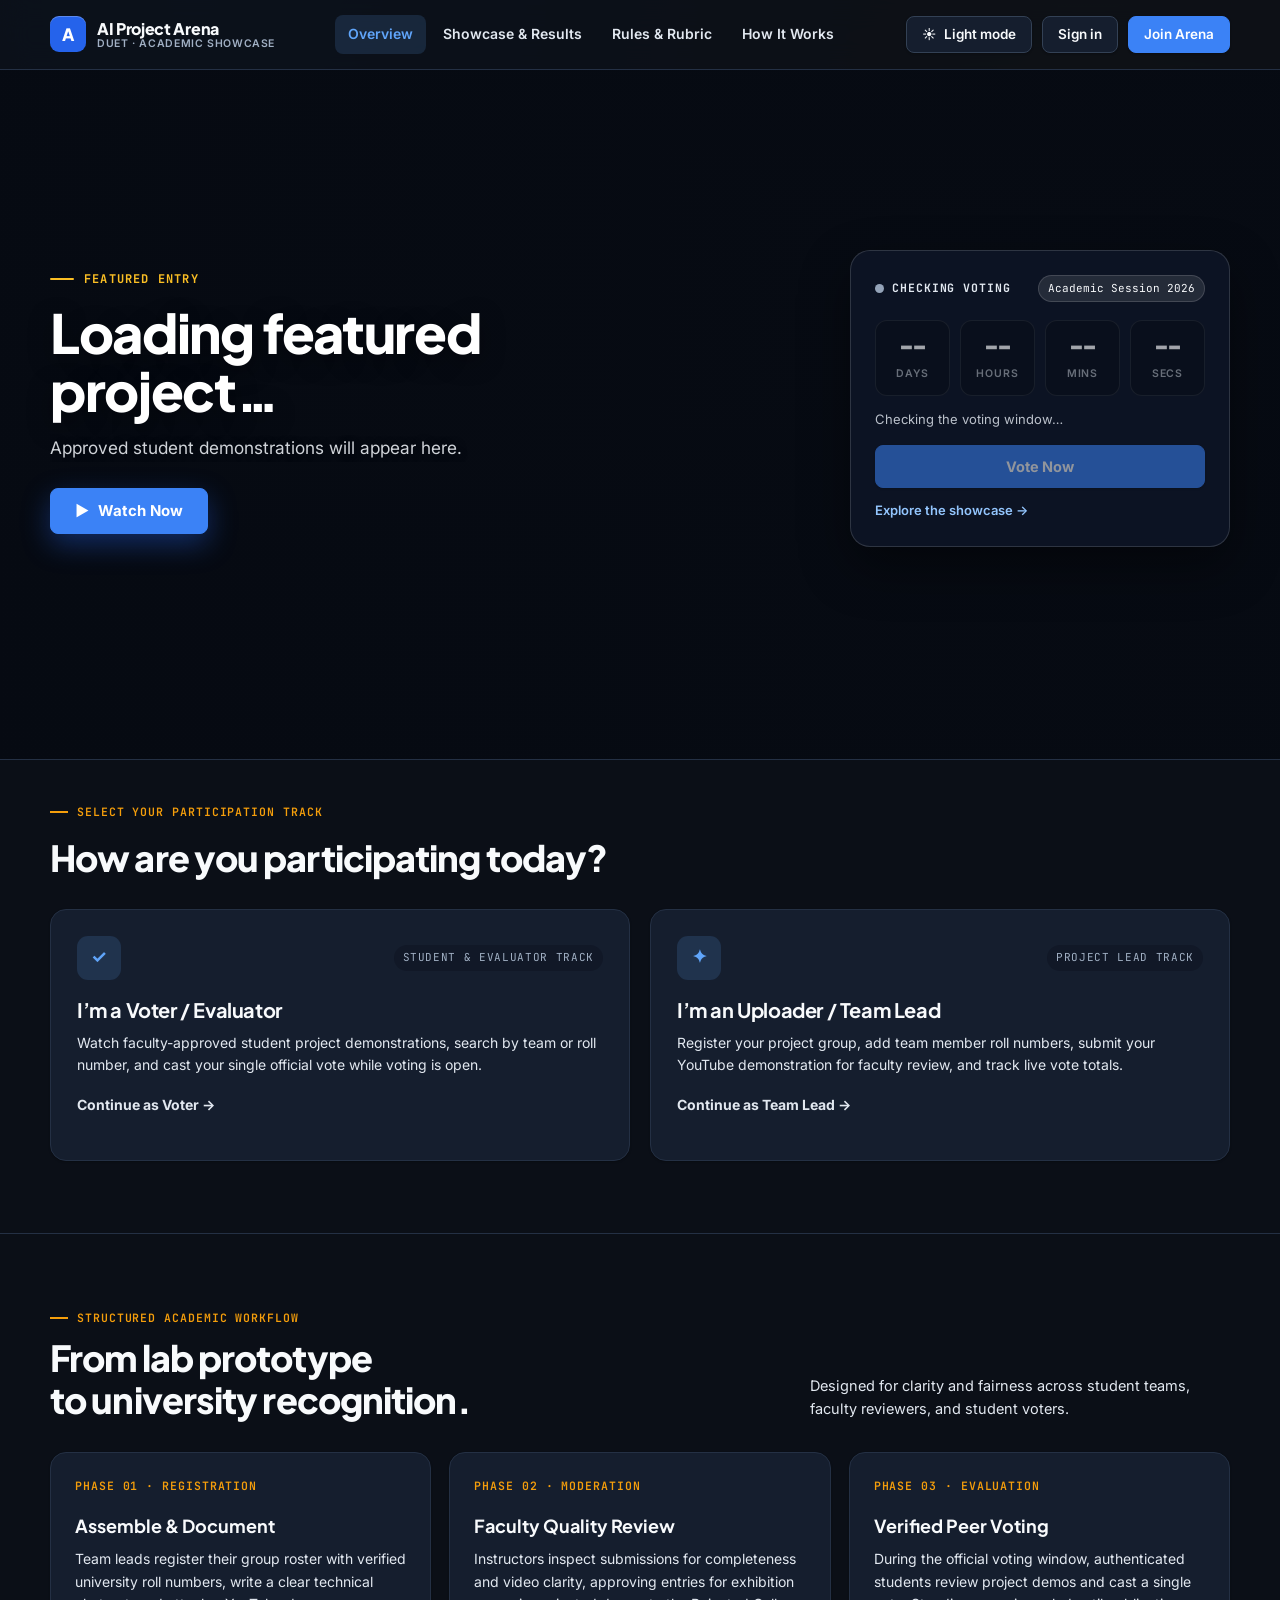
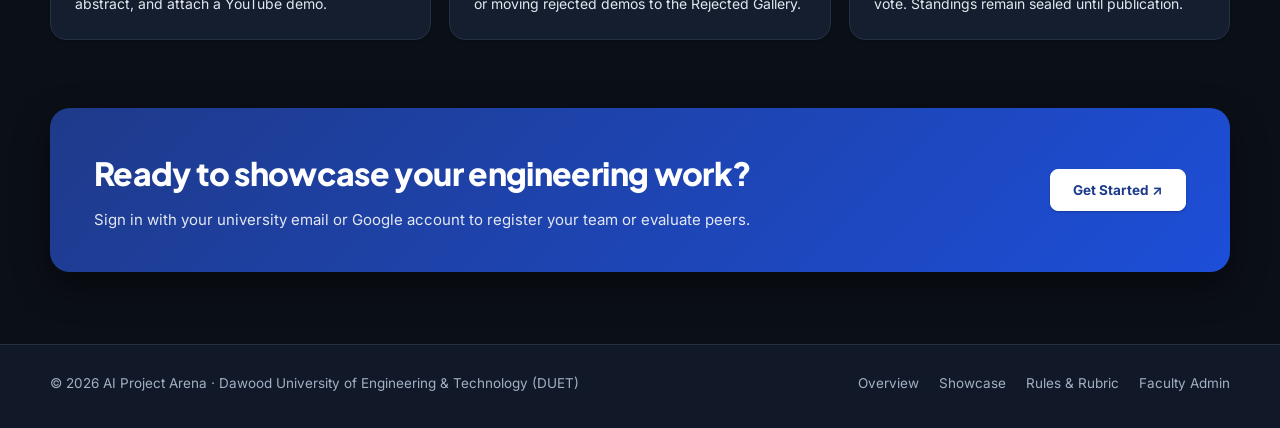
==== commit 6f6643fe: "feat: featured project slideshow hero, live voting timer, and local draft RLS fallback" ====
--- a/index.html
+++ b/index.html
@@ -36,38 +36,67 @@
   </header>
 
   <main>
-    <!-- FEATURED PROJECT HERO -->
-    <section class="wrap hero arena-hero" id="about">
-      <a class="featured-stage" id="featuredStage" href="projects.html" aria-label="Watch featured project">
-        <div class="featured-backdrop" id="featuredBackdrop"></div>
-        <div class="featured-shade"></div>
-        <div class="featured-copy" id="featuredCopy">
-          <div class="eyebrow"><span class="live-dot"></span> DUET · FEATURED STUDENT FILM</div>
-          <h1 id="featuredTitle">Student projects. Big-screen ideas.</h1>
-          <p class="lead" id="featuredDescription">Explore faculty-approved demonstrations created by DUET students.</p>
-          <span class="btn primary featured-watch" id="featuredWatch">Watch Now <span aria-hidden="true">↗</span></span>
-          <span class="featured-counter" id="featuredCounter">FEATURED PROJECTS</span>
-        </div>
-        <div class="featured-arrows" aria-hidden="true"><span>←</span><span>→</span></div>
-      </a>
-
-      <aside class="voting-hero-panel">
-        <div class="voting-panel-top">
-          <span class="showcase-label">LIVE VOTING</span>
-          <span class="showcase-badge" id="votingHeroStatus">Checking status…</span>
-        </div>
-        <div class="voting-clock-icon" aria-hidden="true">◷</div>
-        <p class="voting-kicker">TIME REMAINING</p>
-        <div class="voting-timer" id="homeVotingTimer" aria-live="polite">--:--:--</div>
-        <p class="voting-panel-note" id="homeVotingMessage">The official voting countdown will appear here when the faculty opens voting.</p>
-        <div class="voting-panel-divider"></div>
-        <div class="voting-panel-foot">
-          <span>One student · One vote</span>
-          <span id="homeVotingDeadline">Voting not started</span>
-        </div>
-        <button class="btn primary voting-now-btn" id="homeVoteNow" type="button">Vote Now ↗</button>
-      </aside>
-    </section>
+    <!-- HERO: FEATURED PROJECT SLIDESHOW + LIVE VOTING TIMER -->
+    <section class="hero-stage" id="about" aria-label="Featured student project">
+      <div class="hero-slides" id="heroSlides" aria-hidden="true"></div>
+      <div class="hero-shade" aria-hidden="true"></div>
+
+      <div class="wrap hero-grid">
+        <div class="hero-copy" id="heroCopy">
+          <div class="hero-kicker" id="heroKicker">Featured Entry</div>
+          <h1 class="hero-title" id="heroTitle">Loading featured project…</h1>
+          <p class="hero-desc" id="heroDesc">Approved student demonstrations will appear here.</p>
+          <div class="hero-cta-row">
+            <button class="btn primary hero-watch" id="heroWatchBtn" type="button">
+              <span aria-hidden="true">▶</span> Watch Now
+            </button>
+          </div>
+        </div>
+
+        <aside class="hero-vote" id="heroVoteCard" data-state="loading" aria-label="Voting status">
+          <div class="hero-vote-head">
+            <span class="hero-vote-label"><i class="live-dot" aria-hidden="true"></i><span id="heroVoteLabel">Checking voting</span></span>
+            <span class="showcase-badge" id="heroCompetitionBadge">Academic Session 2026</span>
+          </div>
+          <div class="hero-countdown" id="heroCountdown" role="timer" aria-live="off">
+            <div><b id="cdDays">--</b><span>Days</span></div>
+            <div><b id="cdHours">--</b><span>Hours</span></div>
+            <div><b id="cdMins">--</b><span>Mins</span></div>
+            <div><b id="cdSecs">--</b><span>Secs</span></div>
+          </div>
+          <p class="hero-vote-note" id="heroVoteNote">Checking the voting window…</p>
+          <button class="btn primary hero-vote-btn" id="heroVoteBtn" type="button" data-auth="signin" data-role="voter" disabled>Vote Now</button>
+          <a class="hero-vote-link" href="projects.html">Explore the showcase →</a>
+        </aside>
+      </div>
+
+      <div class="hero-controls" id="heroControls" hidden>
+        <div class="wrap hero-controls-inner">
+          <button class="hero-nav-btn" id="heroPrev" type="button" aria-label="Previous project">‹</button>
+          <span class="hero-counter" id="heroCounter">01 / 01</span>
+          <button class="hero-nav-btn" id="heroNext" type="button" aria-label="Next project">›</button>
+        </div>
+      </div>
+      <div class="hero-progress" id="heroProgress" hidden aria-hidden="true"><i></i></div>
+    </section>
+
+    <!-- FEATURED VIDEO PLAYER -->
+    <div class="hero-player" id="heroPlayer" hidden>
+      <div class="hero-player-backdrop" data-player-close></div>
+      <div class="hero-player-dialog" role="dialog" aria-modal="true" aria-labelledby="heroPlayerTitle">
+        <button class="hero-player-close" type="button" data-player-close aria-label="Close video">×</button>
+        <div class="hero-player-frame" id="heroPlayerFrame"></div>
+        <div class="hero-player-info">
+          <div class="eyebrow" id="heroPlayerTeam"></div>
+          <h3 id="heroPlayerTitle"></h3>
+          <p id="heroPlayerDesc"></p>
+          <div class="hero-player-actions">
+            <button class="btn primary" id="heroPlayerVote" type="button" data-auth="signin" data-role="voter" disabled>Vote Now</button>
+            <a class="btn" href="projects.html">Open Showcase</a>
+          </div>
+        </div>
+      </div>
+    </div>
 
     <!-- ROLE CHOOSER -->
     <section class="role-chooser" id="roleChooser">
@@ -538,5 +567,6 @@
   <script type="module" src="app.js"></script>
   <script type="module" src="auth.js"></script>
   <script type="module" src="admin-access.js"></script>
+  <script type="module" src="hero.js"></script>
 </body>
 </html>
--- a/styles.css
+++ b/styles.css
@@ -1748,6 +1748,8 @@
 
 /* Authenticated Workspace Isolation */
 body.authenticated-view .hero,
+body.authenticated-view .hero-stage,
+body.authenticated-view .hero-player,
 body.authenticated-view #roleChooser,
 body.authenticated-view #process,
 body.authenticated-view #joinCta {
@@ -2480,6 +2482,514 @@
   }
 }
 
+/* ==========================================================================
+   FEATURED PROJECT SLIDESHOW HERO & LIVE VOTING CARD
+   ========================================================================== */
+
+.hero-stage {
+  --hero-anim: 1100ms;
+  --hero-slide-time: 10000ms;
+  position: relative;
+  overflow: hidden;
+  isolation: isolate;
+  min-height: clamp(540px, 78vh, 690px);
+  display: flex;
+  align-items: center;
+  background: #080c14;
+  color: #f8fafc;
+  border-bottom: 1px solid var(--line);
+}
+
+.hero-stage.has-video {
+  cursor: pointer;
+}
+
+.hero-slides {
+  position: absolute;
+  inset: 0;
+  z-index: 0;
+  overflow: hidden;
+  background: #080c14;
+}
+
+.hero-slide {
+  position: absolute;
+  inset: 0;
+  transform: translateX(-100%);
+  visibility: hidden;
+  will-change: transform;
+  transition:
+    transform var(--hero-anim) cubic-bezier(0.65, 0, 0.25, 1),
+    visibility 0s linear var(--hero-anim);
+}
+
+.hero-slide.is-active {
+  transform: translateX(0);
+  visibility: visible;
+  transition-delay: 0s;
+  z-index: 2;
+}
+
+.hero-slide.is-leaving {
+  transform: translateX(100%);
+  visibility: visible;
+  transition-delay: 0s;
+  z-index: 1;
+}
+
+.hero-slide.no-anim {
+  transition: none !important;
+}
+
+.hero-slide img {
+  width: 100%;
+  height: 100%;
+  object-fit: cover;
+  object-position: center;
+  display: block;
+  filter: saturate(1.06) contrast(1.04);
+}
+
+.hero-slide.is-fallback {
+  background:
+    radial-gradient(circle at 18% 28%, rgba(59, 130, 246, 0.34), transparent 52%),
+    radial-gradient(circle at 82% 72%, rgba(245, 158, 11, 0.22), transparent 48%),
+    linear-gradient(135deg, #070b14 0%, #0f172a 55%, #1e293b 100%);
+}
+
+.hero-shade {
+  position: absolute;
+  inset: 0;
+  z-index: 1;
+  pointer-events: none;
+  background:
+    linear-gradient(
+      90deg,
+      rgba(6, 10, 18, 0.92) 0%,
+      rgba(6, 10, 18, 0.78) 46%,
+      rgba(6, 10, 18, 0.56) 74%,
+      rgba(6, 10, 18, 0.72) 100%
+    ),
+    linear-gradient(180deg, rgba(6, 10, 18, 0.35) 0%, transparent 35%, rgba(6, 10, 18, 0.88) 100%);
+}
+
+.hero-grid {
+  position: relative;
+  z-index: 2;
+  display: grid;
+  grid-template-columns: minmax(0, 1.3fr) minmax(290px, 380px);
+  gap: 44px;
+  align-items: center;
+  padding: 72px 0 104px;
+}
+
+.hero-copy {
+  max-width: 640px;
+  transition:
+    opacity 380ms cubic-bezier(0.22, 1, 0.36, 1),
+    transform 380ms cubic-bezier(0.22, 1, 0.36, 1);
+}
+
+.hero-copy.is-fading {
+  opacity: 0;
+  transform: translateY(10px);
+}
+
+.hero-kicker {
+  display: inline-flex;
+  align-items: center;
+  gap: 10px;
+  font-family: var(--mono);
+  font-size: 12px;
+  font-weight: 700;
+  text-transform: uppercase;
+  letter-spacing: 0.1em;
+  color: #fbbf24;
+  margin-bottom: 14px;
+}
+
+.hero-kicker::before {
+  content: "";
+  width: 24px;
+  height: 2px;
+  border-radius: 2px;
+  background: #fbbf24;
+}
+
+.hero-title {
+  margin: 0 0 14px;
+  font-family: var(--display);
+  font-size: clamp(32px, 4.4vw, 54px);
+  font-weight: 800;
+  line-height: 1.08;
+  letter-spacing: -0.025em;
+  color: #ffffff;
+  text-shadow: 0 6px 24px rgba(0, 0, 0, 0.45);
+}
+
+.hero-desc {
+  margin: 0 0 26px;
+  font-size: clamp(15px, 1.35vw, 17.5px);
+  line-height: 1.62;
+  color: rgba(241, 245, 249, 0.86);
+  display: -webkit-box;
+  -webkit-line-clamp: 3;
+  -webkit-box-orient: vertical;
+  overflow: hidden;
+  text-shadow: 0 2px 12px rgba(0, 0, 0, 0.4);
+}
+
+.hero-cta-row {
+  display: flex;
+  flex-wrap: wrap;
+  align-items: center;
+  gap: 12px;
+}
+
+.hero-watch {
+  padding: 13px 24px;
+  font-size: 15px;
+  font-weight: 700;
+  gap: 9px;
+  box-shadow: 0 10px 28px rgba(37, 99, 235, 0.38);
+}
+
+/* Right Voting Rectangle */
+.hero-vote {
+  cursor: default;
+  padding: 24px;
+  border-radius: var(--radius-xl);
+  background: rgba(15, 23, 42, 0.76);
+  backdrop-filter: blur(18px);
+  -webkit-backdrop-filter: blur(18px);
+  border: 1px solid rgba(255, 255, 255, 0.14);
+  box-shadow: 0 20px 50px rgba(0, 0, 0, 0.42);
+  color: #f8fafc;
+}
+
+.hero-vote-head {
+  display: flex;
+  align-items: center;
+  justify-content: space-between;
+  gap: 10px;
+  margin-bottom: 18px;
+}
+
+.hero-vote-label {
+  display: inline-flex;
+  align-items: center;
+  gap: 8px;
+  font-family: var(--mono);
+  font-size: 11.5px;
+  font-weight: 700;
+  text-transform: uppercase;
+  letter-spacing: 0.08em;
+  color: #e2e8f0;
+}
+
+.live-dot {
+  width: 9px;
+  height: 9px;
+  border-radius: 50%;
+  background: #94a3b8;
+  display: inline-block;
+}
+
+.hero-vote[data-state="open"] .live-dot {
+  background: #22c55e;
+  box-shadow: 0 0 0 4px rgba(34, 197, 94, 0.22);
+  animation: heroPulse 1.8s infinite;
+}
+
+@keyframes heroPulse {
+  0%, 100% { transform: scale(1); opacity: 1; }
+  50% { transform: scale(1.18); opacity: 0.72; }
+}
+
+.hero-vote .showcase-badge {
+  background: rgba(255, 255, 255, 0.1);
+  color: #f8fafc;
+  border: 1px solid rgba(255, 255, 255, 0.14);
+  max-width: 170px;
+  overflow: hidden;
+  text-overflow: ellipsis;
+  white-space: nowrap;
+}
+
+.hero-countdown {
+  display: grid;
+  grid-template-columns: repeat(4, 1fr);
+  gap: 10px;
+  margin-bottom: 14px;
+}
+
+.hero-countdown > div {
+  padding: 12px 6px;
+  border-radius: var(--radius-md);
+  background: rgba(8, 12, 20, 0.68);
+  border: 1px solid rgba(255, 255, 255, 0.1);
+  text-align: center;
+}
+
+.hero-countdown b {
+  display: block;
+  font-family: var(--mono);
+  font-size: clamp(20px, 2.1vw, 26px);
+  font-weight: 800;
+  line-height: 1.1;
+  font-variant-numeric: tabular-nums;
+  color: #ffffff;
+}
+
+.hero-countdown span {
+  display: block;
+  margin-top: 4px;
+  font-size: 10.5px;
+  font-weight: 600;
+  text-transform: uppercase;
+  letter-spacing: 0.08em;
+  color: rgba(226, 232, 240, 0.7);
+}
+
+.hero-vote[data-state="soon"] .hero-countdown,
+.hero-vote[data-state="ended"] .hero-countdown,
+.hero-vote[data-state="loading"] .hero-countdown {
+  opacity: 0.62;
+}
+
+.hero-vote-note {
+  margin: 0 0 16px;
+  font-size: 13px;
+  line-height: 1.5;
+  color: rgba(226, 232, 240, 0.82);
+}
+
+.hero-vote-btn {
+  width: 100%;
+  justify-content: center;
+  padding: 12px 18px;
+  font-size: 14.5px;
+  font-weight: 700;
+}
+
+.hero-stage .btn:disabled {
+  opacity: 0.55;
+  cursor: not-allowed;
+}
+
+.hero-vote-link {
+  display: inline-block;
+  margin-top: 12px;
+  font-size: 13px;
+  font-weight: 600;
+  color: #93c5fd;
+  text-decoration: none;
+}
+
+.hero-vote-link:hover {
+  text-decoration: underline;
+}
+
+/* Controls & Progress Bar */
+.hero-controls {
+  position: absolute;
+  left: 0;
+  right: 0;
+  bottom: 24px;
+  z-index: 3;
+  pointer-events: none;
+}
+
+.hero-controls-inner {
+  display: flex;
+  align-items: center;
+  gap: 12px;
+  pointer-events: auto;
+  width: fit-content;
+  margin-left: max(24px, calc((100vw - 1180px) / 2));
+}
+
+.hero-nav-btn {
+  width: 38px;
+  height: 38px;
+  border-radius: 50%;
+  border: 1px solid rgba(255, 255, 255, 0.22);
+  background: rgba(15, 23, 42, 0.68);
+  color: #ffffff;
+  font-size: 20px;
+  line-height: 1;
+  display: inline-flex;
+  align-items: center;
+  justify-content: center;
+  cursor: pointer;
+  backdrop-filter: blur(8px);
+}
+
+.hero-nav-btn:hover {
+  background: rgba(37, 99, 235, 0.82);
+  border-color: rgba(255, 255, 255, 0.4);
+}
+
+.hero-counter {
+  font-family: var(--mono);
+  font-size: 12.5px;
+  font-weight: 700;
+  color: rgba(248, 250, 252, 0.85);
+  letter-spacing: 0.06em;
+}
+
+.hero-progress {
+  position: absolute;
+  left: 0;
+  right: 0;
+  bottom: 0;
+  height: 3px;
+  background: rgba(255, 255, 255, 0.14);
+  z-index: 3;
+  overflow: hidden;
+}
+
+.hero-progress i {
+  display: block;
+  width: 100%;
+  height: 100%;
+  background: var(--accent, #f59e0b);
+  transform: scaleX(0);
+  transform-origin: left center;
+}
+
+.hero-progress.run i {
+  animation: heroProgress var(--hero-slide-time, 10000ms) linear forwards;
+}
+
+.hero-progress.paused i {
+  animation-play-state: paused;
+}
+
+@keyframes heroProgress {
+  to { transform: scaleX(1); }
+}
+
+/* Modal Player for Clicked Hero Slide */
+body.hero-player-open {
+  overflow: hidden;
+}
+
+.hero-player {
+  position: fixed;
+  inset: 0;
+  z-index: 90;
+  display: flex;
+  align-items: center;
+  justify-content: center;
+  padding: 20px;
+}
+
+.hero-player-backdrop {
+  position: absolute;
+  inset: 0;
+  background: rgba(6, 10, 18, 0.84);
+  backdrop-filter: blur(10px);
+}
+
+.hero-player-dialog {
+  position: relative;
+  z-index: 1;
+  width: min(940px, 100%);
+  max-height: 92vh;
+  overflow-y: auto;
+  border-radius: var(--radius-xl);
+  background: var(--surface);
+  border: 1px solid var(--line);
+  box-shadow: 0 28px 70px rgba(0, 0, 0, 0.65);
+}
+
+.hero-player-close {
+  position: absolute;
+  top: 12px;
+  right: 12px;
+  z-index: 2;
+  width: 38px;
+  height: 38px;
+  border-radius: 50%;
+  border: 1px solid rgba(255, 255, 255, 0.22);
+  background: rgba(15, 23, 42, 0.82);
+  color: #ffffff;
+  font-size: 22px;
+  line-height: 1;
+  cursor: pointer;
+}
+
+.hero-player-frame {
+  width: 100%;
+  aspect-ratio: 16 / 9;
+  background: #000;
+}
+
+.hero-player-frame iframe {
+  width: 100%;
+  height: 100%;
+  border: 0;
+  display: block;
+}
+
+.hero-player-info {
+  padding: 22px 24px 24px;
+}
+
+.hero-player-info h3 {
+  margin: 4px 0 8px;
+  font-family: var(--display);
+  font-size: 22px;
+  color: var(--ink);
+}
+
+.hero-player-info p {
+  margin: 0 0 18px;
+  font-size: 14.5px;
+  line-height: 1.6;
+  color: var(--ink-secondary);
+}
+
+.hero-player-actions {
+  display: flex;
+  flex-wrap: wrap;
+  gap: 10px;
+}
+
+@media (max-width: 980px) {
+  .hero-grid {
+    grid-template-columns: 1fr;
+    gap: 28px;
+    padding: 48px 0 92px;
+  }
+  .hero-vote {
+    max-width: 460px;
+  }
+}
+
+@media (max-width: 640px) {
+  .hero-stage {
+    min-height: 520px;
+  }
+  .hero-title {
+    font-size: clamp(26px, 7.5vw, 36px);
+  }
+  .hero-vote {
+    max-width: 100%;
+    padding: 18px;
+  }
+  .hero-controls-inner {
+    margin-left: 20px;
+  }
+  .hero-player {
+    padding: 10px;
+  }
+  .hero-player-info {
+    padding: 16px;
+  }
+}
+
 @media (prefers-reduced-motion: reduce) {
   *, *::before, *::after {
     scroll-behavior: auto !important;
@@ -2489,30 +2999,3 @@
 }
 
 
-
-
-/* Student-uploaded project thumbnails */
-.project-thumbnail {
-  display: block;
-  width: 100%;
-  aspect-ratio: 16 / 9;
-  object-fit: cover;
-  border-radius: var(--radius-md);
-  border: 1px solid var(--line);
-  background: var(--bg-subtle);
-  margin: 12px 0;
-}
-.team-submission-thumbnail {
-  max-width: 620px;
-}
-.submission-form input[type="file"] {
-  display: block;
-  width: 100%;
-  margin-top: 8px;
-  padding: 11px;
-  border: 1px dashed var(--line-strong);
-  border-radius: var(--radius-sm);
-  background: var(--bg-subtle);
-  color: var(--ink-secondary);
-  font-size: 14px;
-}
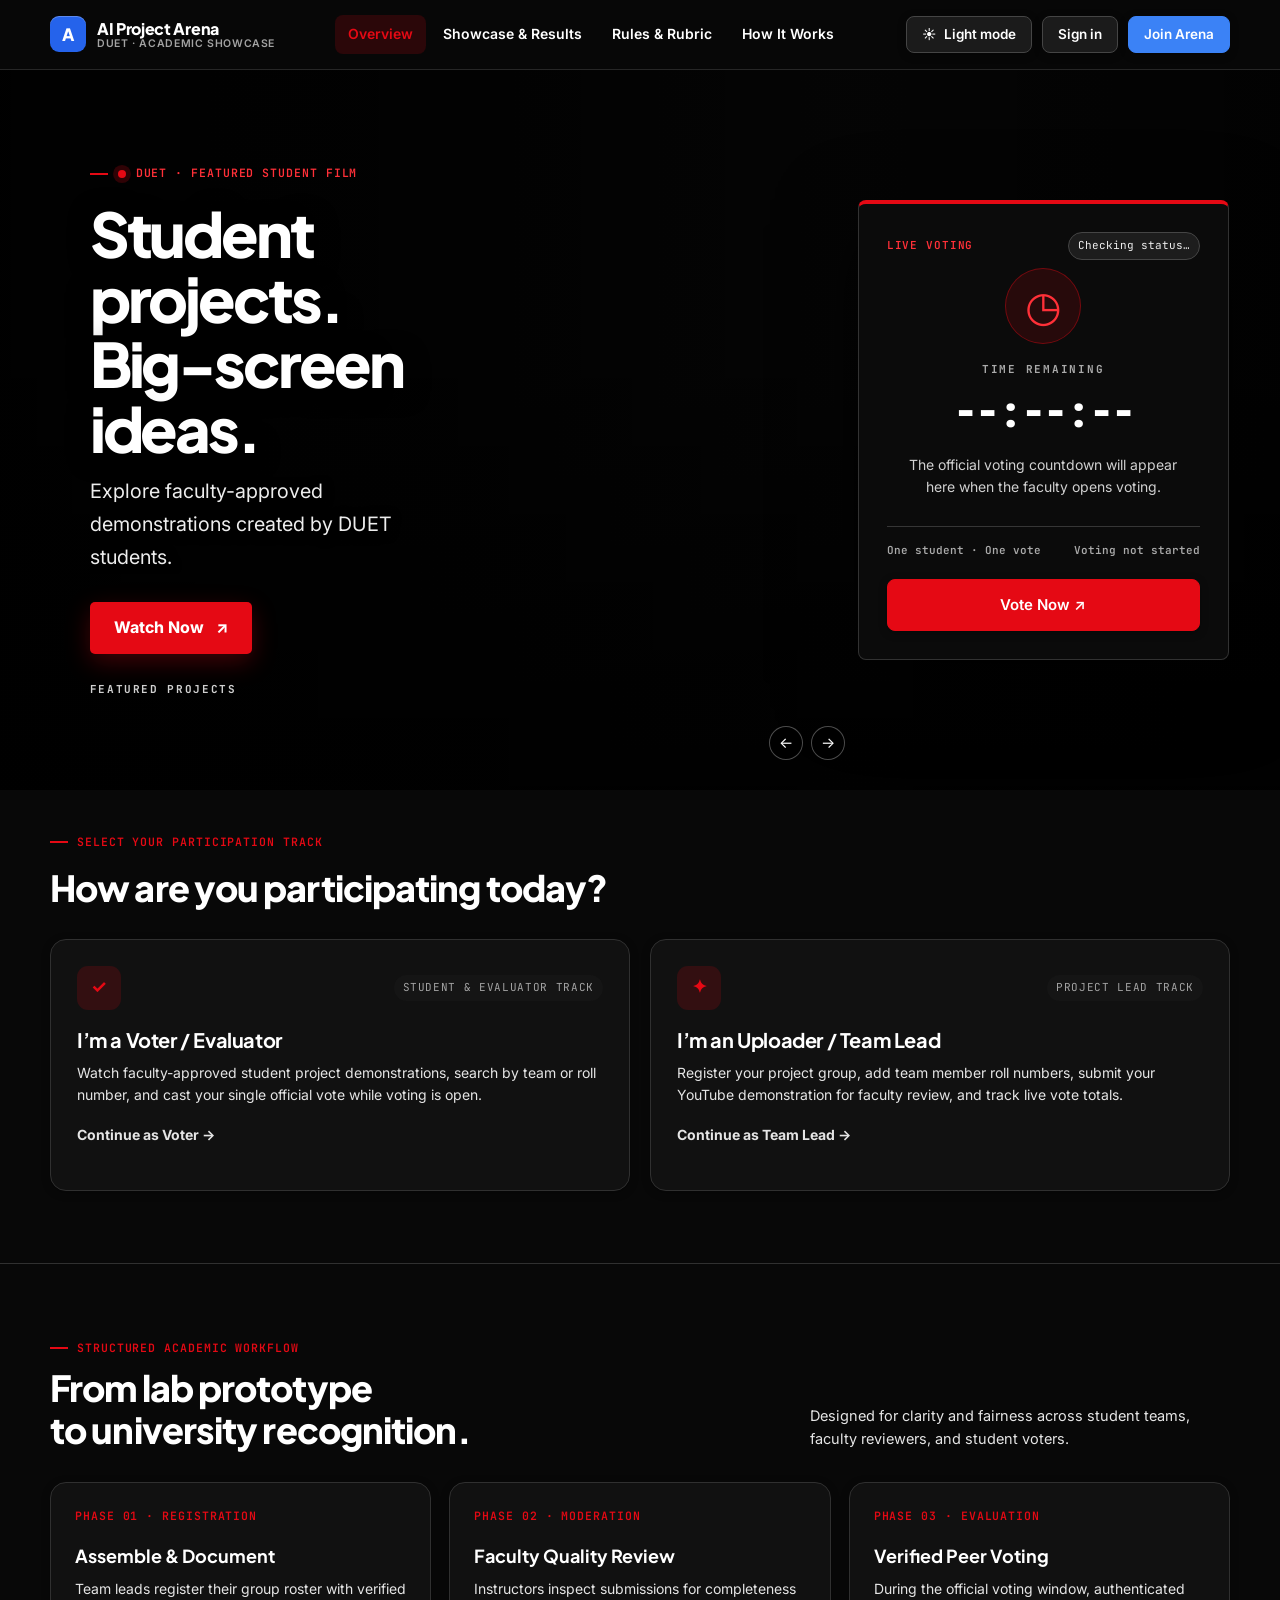
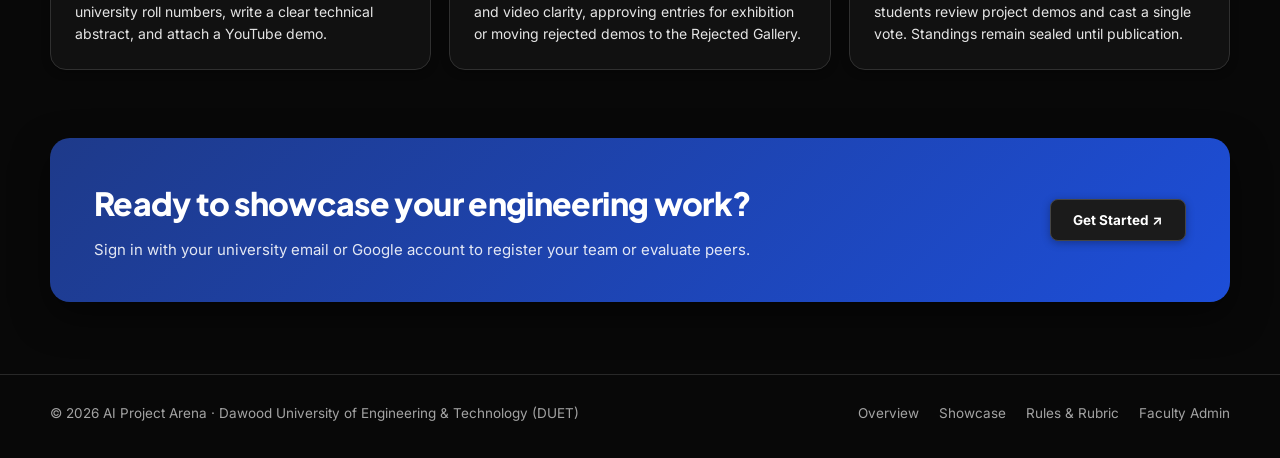
==== commit 3fcf566b: "fix(submissions): resolve thumbnail_path ReferenceError and Storage/DB RLS draft fallback" ====
--- a/index.html
+++ b/index.html
@@ -36,67 +36,38 @@
   </header>
 
   <main>
-    <!-- HERO: FEATURED PROJECT SLIDESHOW + LIVE VOTING TIMER -->
-    <section class="hero-stage" id="about" aria-label="Featured student project">
-      <div class="hero-slides" id="heroSlides" aria-hidden="true"></div>
-      <div class="hero-shade" aria-hidden="true"></div>
-
-      <div class="wrap hero-grid">
-        <div class="hero-copy" id="heroCopy">
-          <div class="hero-kicker" id="heroKicker">Featured Entry</div>
-          <h1 class="hero-title" id="heroTitle">Loading featured project…</h1>
-          <p class="hero-desc" id="heroDesc">Approved student demonstrations will appear here.</p>
-          <div class="hero-cta-row">
-            <button class="btn primary hero-watch" id="heroWatchBtn" type="button">
-              <span aria-hidden="true">▶</span> Watch Now
-            </button>
-          </div>
-        </div>
-
-        <aside class="hero-vote" id="heroVoteCard" data-state="loading" aria-label="Voting status">
-          <div class="hero-vote-head">
-            <span class="hero-vote-label"><i class="live-dot" aria-hidden="true"></i><span id="heroVoteLabel">Checking voting</span></span>
-            <span class="showcase-badge" id="heroCompetitionBadge">Academic Session 2026</span>
-          </div>
-          <div class="hero-countdown" id="heroCountdown" role="timer" aria-live="off">
-            <div><b id="cdDays">--</b><span>Days</span></div>
-            <div><b id="cdHours">--</b><span>Hours</span></div>
-            <div><b id="cdMins">--</b><span>Mins</span></div>
-            <div><b id="cdSecs">--</b><span>Secs</span></div>
-          </div>
-          <p class="hero-vote-note" id="heroVoteNote">Checking the voting window…</p>
-          <button class="btn primary hero-vote-btn" id="heroVoteBtn" type="button" data-auth="signin" data-role="voter" disabled>Vote Now</button>
-          <a class="hero-vote-link" href="projects.html">Explore the showcase →</a>
-        </aside>
-      </div>
-
-      <div class="hero-controls" id="heroControls" hidden>
-        <div class="wrap hero-controls-inner">
-          <button class="hero-nav-btn" id="heroPrev" type="button" aria-label="Previous project">‹</button>
-          <span class="hero-counter" id="heroCounter">01 / 01</span>
-          <button class="hero-nav-btn" id="heroNext" type="button" aria-label="Next project">›</button>
-        </div>
-      </div>
-      <div class="hero-progress" id="heroProgress" hidden aria-hidden="true"><i></i></div>
-    </section>
-
-    <!-- FEATURED VIDEO PLAYER -->
-    <div class="hero-player" id="heroPlayer" hidden>
-      <div class="hero-player-backdrop" data-player-close></div>
-      <div class="hero-player-dialog" role="dialog" aria-modal="true" aria-labelledby="heroPlayerTitle">
-        <button class="hero-player-close" type="button" data-player-close aria-label="Close video">×</button>
-        <div class="hero-player-frame" id="heroPlayerFrame"></div>
-        <div class="hero-player-info">
-          <div class="eyebrow" id="heroPlayerTeam"></div>
-          <h3 id="heroPlayerTitle"></h3>
-          <p id="heroPlayerDesc"></p>
-          <div class="hero-player-actions">
-            <button class="btn primary" id="heroPlayerVote" type="button" data-auth="signin" data-role="voter" disabled>Vote Now</button>
-            <a class="btn" href="projects.html">Open Showcase</a>
-          </div>
-        </div>
-      </div>
-    </div>
+    <!-- FEATURED PROJECT HERO -->
+    <section class="wrap hero arena-hero" id="about">
+      <a class="featured-stage" id="featuredStage" href="projects.html" aria-label="Watch featured project">
+        <div class="featured-backdrop" id="featuredBackdrop"></div>
+        <div class="featured-shade"></div>
+        <div class="featured-copy" id="featuredCopy">
+          <div class="eyebrow"><span class="live-dot"></span> DUET · FEATURED STUDENT FILM</div>
+          <h1 id="featuredTitle">Student projects. Big-screen ideas.</h1>
+          <p class="lead" id="featuredDescription">Explore faculty-approved demonstrations created by DUET students.</p>
+          <span class="btn primary featured-watch" id="featuredWatch">Watch Now <span aria-hidden="true">↗</span></span>
+          <span class="featured-counter" id="featuredCounter">FEATURED PROJECTS</span>
+        </div>
+        <div class="featured-arrows" aria-hidden="true"><span>←</span><span>→</span></div>
+      </a>
+
+      <aside class="voting-hero-panel">
+        <div class="voting-panel-top">
+          <span class="showcase-label">LIVE VOTING</span>
+          <span class="showcase-badge" id="votingHeroStatus">Checking status…</span>
+        </div>
+        <div class="voting-clock-icon" aria-hidden="true">◷</div>
+        <p class="voting-kicker">TIME REMAINING</p>
+        <div class="voting-timer" id="homeVotingTimer" aria-live="polite">--:--:--</div>
+        <p class="voting-panel-note" id="homeVotingMessage">The official voting countdown will appear here when the faculty opens voting.</p>
+        <div class="voting-panel-divider"></div>
+        <div class="voting-panel-foot">
+          <span>One student · One vote</span>
+          <span id="homeVotingDeadline">Voting not started</span>
+        </div>
+        <button class="btn primary voting-now-btn" id="homeVoteNow" type="button">Vote Now ↗</button>
+      </aside>
+    </section>
 
     <!-- ROLE CHOOSER -->
     <section class="role-chooser" id="roleChooser">
@@ -567,6 +538,5 @@
   <script type="module" src="app.js"></script>
   <script type="module" src="auth.js"></script>
   <script type="module" src="admin-access.js"></script>
-  <script type="module" src="hero.js"></script>
 </body>
 </html>
--- a/styles.css
+++ b/styles.css
@@ -1748,8 +1748,6 @@
 
 /* Authenticated Workspace Isolation */
 body.authenticated-view .hero,
-body.authenticated-view .hero-stage,
-body.authenticated-view .hero-player,
 body.authenticated-view #roleChooser,
 body.authenticated-view #process,
 body.authenticated-view #joinCta {
@@ -2482,514 +2480,6 @@
   }
 }
 
-/* ==========================================================================
-   FEATURED PROJECT SLIDESHOW HERO & LIVE VOTING CARD
-   ========================================================================== */
-
-.hero-stage {
-  --hero-anim: 1100ms;
-  --hero-slide-time: 10000ms;
-  position: relative;
-  overflow: hidden;
-  isolation: isolate;
-  min-height: clamp(540px, 78vh, 690px);
-  display: flex;
-  align-items: center;
-  background: #080c14;
-  color: #f8fafc;
-  border-bottom: 1px solid var(--line);
-}
-
-.hero-stage.has-video {
-  cursor: pointer;
-}
-
-.hero-slides {
-  position: absolute;
-  inset: 0;
-  z-index: 0;
-  overflow: hidden;
-  background: #080c14;
-}
-
-.hero-slide {
-  position: absolute;
-  inset: 0;
-  transform: translateX(-100%);
-  visibility: hidden;
-  will-change: transform;
-  transition:
-    transform var(--hero-anim) cubic-bezier(0.65, 0, 0.25, 1),
-    visibility 0s linear var(--hero-anim);
-}
-
-.hero-slide.is-active {
-  transform: translateX(0);
-  visibility: visible;
-  transition-delay: 0s;
-  z-index: 2;
-}
-
-.hero-slide.is-leaving {
-  transform: translateX(100%);
-  visibility: visible;
-  transition-delay: 0s;
-  z-index: 1;
-}
-
-.hero-slide.no-anim {
-  transition: none !important;
-}
-
-.hero-slide img {
-  width: 100%;
-  height: 100%;
-  object-fit: cover;
-  object-position: center;
-  display: block;
-  filter: saturate(1.06) contrast(1.04);
-}
-
-.hero-slide.is-fallback {
-  background:
-    radial-gradient(circle at 18% 28%, rgba(59, 130, 246, 0.34), transparent 52%),
-    radial-gradient(circle at 82% 72%, rgba(245, 158, 11, 0.22), transparent 48%),
-    linear-gradient(135deg, #070b14 0%, #0f172a 55%, #1e293b 100%);
-}
-
-.hero-shade {
-  position: absolute;
-  inset: 0;
-  z-index: 1;
-  pointer-events: none;
-  background:
-    linear-gradient(
-      90deg,
-      rgba(6, 10, 18, 0.92) 0%,
-      rgba(6, 10, 18, 0.78) 46%,
-      rgba(6, 10, 18, 0.56) 74%,
-      rgba(6, 10, 18, 0.72) 100%
-    ),
-    linear-gradient(180deg, rgba(6, 10, 18, 0.35) 0%, transparent 35%, rgba(6, 10, 18, 0.88) 100%);
-}
-
-.hero-grid {
-  position: relative;
-  z-index: 2;
-  display: grid;
-  grid-template-columns: minmax(0, 1.3fr) minmax(290px, 380px);
-  gap: 44px;
-  align-items: center;
-  padding: 72px 0 104px;
-}
-
-.hero-copy {
-  max-width: 640px;
-  transition:
-    opacity 380ms cubic-bezier(0.22, 1, 0.36, 1),
-    transform 380ms cubic-bezier(0.22, 1, 0.36, 1);
-}
-
-.hero-copy.is-fading {
-  opacity: 0;
-  transform: translateY(10px);
-}
-
-.hero-kicker {
-  display: inline-flex;
-  align-items: center;
-  gap: 10px;
-  font-family: var(--mono);
-  font-size: 12px;
-  font-weight: 700;
-  text-transform: uppercase;
-  letter-spacing: 0.1em;
-  color: #fbbf24;
-  margin-bottom: 14px;
-}
-
-.hero-kicker::before {
-  content: "";
-  width: 24px;
-  height: 2px;
-  border-radius: 2px;
-  background: #fbbf24;
-}
-
-.hero-title {
-  margin: 0 0 14px;
-  font-family: var(--display);
-  font-size: clamp(32px, 4.4vw, 54px);
-  font-weight: 800;
-  line-height: 1.08;
-  letter-spacing: -0.025em;
-  color: #ffffff;
-  text-shadow: 0 6px 24px rgba(0, 0, 0, 0.45);
-}
-
-.hero-desc {
-  margin: 0 0 26px;
-  font-size: clamp(15px, 1.35vw, 17.5px);
-  line-height: 1.62;
-  color: rgba(241, 245, 249, 0.86);
-  display: -webkit-box;
-  -webkit-line-clamp: 3;
-  -webkit-box-orient: vertical;
-  overflow: hidden;
-  text-shadow: 0 2px 12px rgba(0, 0, 0, 0.4);
-}
-
-.hero-cta-row {
-  display: flex;
-  flex-wrap: wrap;
-  align-items: center;
-  gap: 12px;
-}
-
-.hero-watch {
-  padding: 13px 24px;
-  font-size: 15px;
-  font-weight: 700;
-  gap: 9px;
-  box-shadow: 0 10px 28px rgba(37, 99, 235, 0.38);
-}
-
-/* Right Voting Rectangle */
-.hero-vote {
-  cursor: default;
-  padding: 24px;
-  border-radius: var(--radius-xl);
-  background: rgba(15, 23, 42, 0.76);
-  backdrop-filter: blur(18px);
-  -webkit-backdrop-filter: blur(18px);
-  border: 1px solid rgba(255, 255, 255, 0.14);
-  box-shadow: 0 20px 50px rgba(0, 0, 0, 0.42);
-  color: #f8fafc;
-}
-
-.hero-vote-head {
-  display: flex;
-  align-items: center;
-  justify-content: space-between;
-  gap: 10px;
-  margin-bottom: 18px;
-}
-
-.hero-vote-label {
-  display: inline-flex;
-  align-items: center;
-  gap: 8px;
-  font-family: var(--mono);
-  font-size: 11.5px;
-  font-weight: 700;
-  text-transform: uppercase;
-  letter-spacing: 0.08em;
-  color: #e2e8f0;
-}
-
-.live-dot {
-  width: 9px;
-  height: 9px;
-  border-radius: 50%;
-  background: #94a3b8;
-  display: inline-block;
-}
-
-.hero-vote[data-state="open"] .live-dot {
-  background: #22c55e;
-  box-shadow: 0 0 0 4px rgba(34, 197, 94, 0.22);
-  animation: heroPulse 1.8s infinite;
-}
-
-@keyframes heroPulse {
-  0%, 100% { transform: scale(1); opacity: 1; }
-  50% { transform: scale(1.18); opacity: 0.72; }
-}
-
-.hero-vote .showcase-badge {
-  background: rgba(255, 255, 255, 0.1);
-  color: #f8fafc;
-  border: 1px solid rgba(255, 255, 255, 0.14);
-  max-width: 170px;
-  overflow: hidden;
-  text-overflow: ellipsis;
-  white-space: nowrap;
-}
-
-.hero-countdown {
-  display: grid;
-  grid-template-columns: repeat(4, 1fr);
-  gap: 10px;
-  margin-bottom: 14px;
-}
-
-.hero-countdown > div {
-  padding: 12px 6px;
-  border-radius: var(--radius-md);
-  background: rgba(8, 12, 20, 0.68);
-  border: 1px solid rgba(255, 255, 255, 0.1);
-  text-align: center;
-}
-
-.hero-countdown b {
-  display: block;
-  font-family: var(--mono);
-  font-size: clamp(20px, 2.1vw, 26px);
-  font-weight: 800;
-  line-height: 1.1;
-  font-variant-numeric: tabular-nums;
-  color: #ffffff;
-}
-
-.hero-countdown span {
-  display: block;
-  margin-top: 4px;
-  font-size: 10.5px;
-  font-weight: 600;
-  text-transform: uppercase;
-  letter-spacing: 0.08em;
-  color: rgba(226, 232, 240, 0.7);
-}
-
-.hero-vote[data-state="soon"] .hero-countdown,
-.hero-vote[data-state="ended"] .hero-countdown,
-.hero-vote[data-state="loading"] .hero-countdown {
-  opacity: 0.62;
-}
-
-.hero-vote-note {
-  margin: 0 0 16px;
-  font-size: 13px;
-  line-height: 1.5;
-  color: rgba(226, 232, 240, 0.82);
-}
-
-.hero-vote-btn {
-  width: 100%;
-  justify-content: center;
-  padding: 12px 18px;
-  font-size: 14.5px;
-  font-weight: 700;
-}
-
-.hero-stage .btn:disabled {
-  opacity: 0.55;
-  cursor: not-allowed;
-}
-
-.hero-vote-link {
-  display: inline-block;
-  margin-top: 12px;
-  font-size: 13px;
-  font-weight: 600;
-  color: #93c5fd;
-  text-decoration: none;
-}
-
-.hero-vote-link:hover {
-  text-decoration: underline;
-}
-
-/* Controls & Progress Bar */
-.hero-controls {
-  position: absolute;
-  left: 0;
-  right: 0;
-  bottom: 24px;
-  z-index: 3;
-  pointer-events: none;
-}
-
-.hero-controls-inner {
-  display: flex;
-  align-items: center;
-  gap: 12px;
-  pointer-events: auto;
-  width: fit-content;
-  margin-left: max(24px, calc((100vw - 1180px) / 2));
-}
-
-.hero-nav-btn {
-  width: 38px;
-  height: 38px;
-  border-radius: 50%;
-  border: 1px solid rgba(255, 255, 255, 0.22);
-  background: rgba(15, 23, 42, 0.68);
-  color: #ffffff;
-  font-size: 20px;
-  line-height: 1;
-  display: inline-flex;
-  align-items: center;
-  justify-content: center;
-  cursor: pointer;
-  backdrop-filter: blur(8px);
-}
-
-.hero-nav-btn:hover {
-  background: rgba(37, 99, 235, 0.82);
-  border-color: rgba(255, 255, 255, 0.4);
-}
-
-.hero-counter {
-  font-family: var(--mono);
-  font-size: 12.5px;
-  font-weight: 700;
-  color: rgba(248, 250, 252, 0.85);
-  letter-spacing: 0.06em;
-}
-
-.hero-progress {
-  position: absolute;
-  left: 0;
-  right: 0;
-  bottom: 0;
-  height: 3px;
-  background: rgba(255, 255, 255, 0.14);
-  z-index: 3;
-  overflow: hidden;
-}
-
-.hero-progress i {
-  display: block;
-  width: 100%;
-  height: 100%;
-  background: var(--accent, #f59e0b);
-  transform: scaleX(0);
-  transform-origin: left center;
-}
-
-.hero-progress.run i {
-  animation: heroProgress var(--hero-slide-time, 10000ms) linear forwards;
-}
-
-.hero-progress.paused i {
-  animation-play-state: paused;
-}
-
-@keyframes heroProgress {
-  to { transform: scaleX(1); }
-}
-
-/* Modal Player for Clicked Hero Slide */
-body.hero-player-open {
-  overflow: hidden;
-}
-
-.hero-player {
-  position: fixed;
-  inset: 0;
-  z-index: 90;
-  display: flex;
-  align-items: center;
-  justify-content: center;
-  padding: 20px;
-}
-
-.hero-player-backdrop {
-  position: absolute;
-  inset: 0;
-  background: rgba(6, 10, 18, 0.84);
-  backdrop-filter: blur(10px);
-}
-
-.hero-player-dialog {
-  position: relative;
-  z-index: 1;
-  width: min(940px, 100%);
-  max-height: 92vh;
-  overflow-y: auto;
-  border-radius: var(--radius-xl);
-  background: var(--surface);
-  border: 1px solid var(--line);
-  box-shadow: 0 28px 70px rgba(0, 0, 0, 0.65);
-}
-
-.hero-player-close {
-  position: absolute;
-  top: 12px;
-  right: 12px;
-  z-index: 2;
-  width: 38px;
-  height: 38px;
-  border-radius: 50%;
-  border: 1px solid rgba(255, 255, 255, 0.22);
-  background: rgba(15, 23, 42, 0.82);
-  color: #ffffff;
-  font-size: 22px;
-  line-height: 1;
-  cursor: pointer;
-}
-
-.hero-player-frame {
-  width: 100%;
-  aspect-ratio: 16 / 9;
-  background: #000;
-}
-
-.hero-player-frame iframe {
-  width: 100%;
-  height: 100%;
-  border: 0;
-  display: block;
-}
-
-.hero-player-info {
-  padding: 22px 24px 24px;
-}
-
-.hero-player-info h3 {
-  margin: 4px 0 8px;
-  font-family: var(--display);
-  font-size: 22px;
-  color: var(--ink);
-}
-
-.hero-player-info p {
-  margin: 0 0 18px;
-  font-size: 14.5px;
-  line-height: 1.6;
-  color: var(--ink-secondary);
-}
-
-.hero-player-actions {
-  display: flex;
-  flex-wrap: wrap;
-  gap: 10px;
-}
-
-@media (max-width: 980px) {
-  .hero-grid {
-    grid-template-columns: 1fr;
-    gap: 28px;
-    padding: 48px 0 92px;
-  }
-  .hero-vote {
-    max-width: 460px;
-  }
-}
-
-@media (max-width: 640px) {
-  .hero-stage {
-    min-height: 520px;
-  }
-  .hero-title {
-    font-size: clamp(26px, 7.5vw, 36px);
-  }
-  .hero-vote {
-    max-width: 100%;
-    padding: 18px;
-  }
-  .hero-controls-inner {
-    margin-left: 20px;
-  }
-  .hero-player {
-    padding: 10px;
-  }
-  .hero-player-info {
-    padding: 16px;
-  }
-}
-
 @media (prefers-reduced-motion: reduce) {
   *, *::before, *::after {
     scroll-behavior: auto !important;
@@ -2999,3 +2489,574 @@
 }
 
 
+
+
+/* Student-uploaded project thumbnails */
+.project-thumbnail {
+  display: block;
+  width: 100%;
+  aspect-ratio: 16 / 9;
+  object-fit: cover;
+  border-radius: var(--radius-md);
+  border: 1px solid var(--line);
+  background: var(--bg-subtle);
+  margin: 12px 0;
+}
+.team-submission-thumbnail {
+  max-width: 620px;
+}
+.submission-form input[type="file"] {
+  display: block;
+  width: 100%;
+  margin-top: 8px;
+  padding: 11px;
+  border: 1px dashed var(--line-strong);
+  border-radius: var(--radius-sm);
+  background: var(--bg-subtle);
+  color: var(--ink-secondary);
+  font-size: 14px;
+}
+
+
+/* HOMEPAGE CINEMATIC FEATURED-PROJECT + VOTING THEME */
+.arena-hero {
+  display: grid;
+  grid-template-columns: minmax(0, 1.55fr) minmax(310px, .85fr);
+  align-items: stretch;
+  gap: 24px;
+  padding-top: 42px;
+  padding-bottom: 54px;
+}
+.featured-stage {
+  position: relative;
+  display: flex;
+  align-items: flex-end;
+  min-height: 570px;
+  overflow: hidden;
+  isolation: isolate;
+  border: 1px solid rgba(148,163,184,.25);
+  border-radius: 26px;
+  background: #101a2d;
+  color: #fff;
+  text-decoration: none;
+  box-shadow: 0 24px 70px rgba(0,0,0,.3);
+  transform: translateX(0);
+  transition: transform .7s cubic-bezier(.22,.7,.2,1), opacity .7s ease;
+}
+.featured-backdrop, .featured-shade {
+  position: absolute;
+  inset: 0;
+  z-index: -2;
+}
+.featured-backdrop {
+  background-position: center;
+  background-size: cover;
+  background-repeat: no-repeat;
+  transform: scale(1.015);
+  transition: background-image .25s ease, transform 1.1s ease;
+}
+.featured-shade {
+  z-index: -1;
+  background: linear-gradient(0deg, rgba(5,9,17,.96) 0%, rgba(5,9,17,.76) 38%, rgba(5,9,17,.12) 100%);
+}
+.featured-copy {
+  width: min(760px, 100%);
+  padding: clamp(26px, 4vw, 54px);
+  transition: opacity .42s ease, transform .55s cubic-bezier(.22,.7,.2,1);
+}
+.featured-copy .eyebrow {
+  color: #ffb52e;
+  display: flex;
+  align-items: center;
+  gap: 10px;
+}
+.live-dot {
+  width: 8px;
+  height: 8px;
+  display: inline-block;
+  border-radius: 50%;
+  background: #ffad22;
+  box-shadow: 0 0 0 5px rgba(255,173,34,.14);
+}
+.featured-copy h1 {
+  max-width: 760px;
+  margin: 18px 0 14px;
+  color: #fff;
+  font-family: var(--display);
+  font-size: clamp(38px, 5.1vw, 68px);
+  line-height: 1.04;
+  letter-spacing: -.045em;
+  font-weight: 850;
+  text-wrap: balance;
+}
+.featured-copy .lead {
+  max-width: 620px;
+  margin: 0 0 24px;
+  color: rgba(241,245,249,.9);
+  font-size: clamp(15px, 1.5vw, 18px);
+  line-height: 1.65;
+  display: -webkit-box;
+  -webkit-line-clamp: 3;
+  -webkit-box-orient: vertical;
+  overflow: hidden;
+}
+.featured-watch {
+  display: inline-flex;
+  gap: 12px;
+  align-items: center;
+  pointer-events: none;
+  border: 0;
+  box-shadow: 0 8px 24px rgba(37,99,235,.3);
+}
+.featured-counter {
+  display: block;
+  margin-top: 28px;
+  color: rgba(226,232,240,.7);
+  font: 700 11px var(--mono);
+  letter-spacing: .15em;
+}
+.featured-arrows {
+  position: absolute;
+  right: 24px;
+  bottom: 28px;
+  display: flex;
+  gap: 8px;
+  color: rgba(255,255,255,.65);
+}
+.featured-arrows span {
+  display: grid;
+  place-items: center;
+  width: 34px;
+  height: 34px;
+  border: 1px solid rgba(255,255,255,.22);
+  border-radius: 50%;
+  background: rgba(15,23,42,.35);
+}
+.featured-stage.is-sliding-out {
+  transform: translateX(7%);
+  opacity: .15;
+}
+.featured-stage.is-sliding-in {
+  animation: featuredSlideIn .78s cubic-bezier(.22,.7,.2,1) both;
+}
+.featured-copy.is-copy-out {
+  opacity: 0;
+  transform: translateY(12px);
+}
+.featured-copy.is-copy-in {
+  animation: featuredCopyIn .7s ease both;
+}
+.featured-backdrop.is-entering {
+  animation: featuredImageIn .85s cubic-bezier(.22,.7,.2,1) both;
+}
+@keyframes featuredSlideIn {
+  from { transform: translateX(-8%); opacity: .25; }
+  to { transform: translateX(0); opacity: 1; }
+}
+@keyframes featuredCopyIn {
+  from { opacity: 0; transform: translateY(16px); }
+  to { opacity: 1; transform: translateY(0); }
+}
+@keyframes featuredImageIn {
+  from { transform: translateX(-5%) scale(1.04); }
+  to { transform: translateX(0) scale(1.015); }
+}
+.voting-hero-panel {
+  display: flex;
+  flex-direction: column;
+  min-width: 0;
+  min-height: 570px;
+  padding: 26px;
+  border: 1px solid rgba(100,116,139,.28);
+  border-radius: 26px;
+  background: linear-gradient(155deg, #18243a 0%, #101827 100%);
+  color: #f8fafc;
+  box-shadow: 0 24px 70px rgba(0,0,0,.22);
+}
+.voting-panel-top, .voting-panel-foot {
+  display: flex;
+  align-items: center;
+  justify-content: space-between;
+  gap: 12px;
+}
+.voting-hero-panel .showcase-label {
+  color: #68aaff;
+}
+.voting-hero-panel .showcase-badge {
+  color: #cbd5e1;
+  background: rgba(15,23,42,.55);
+  border-color: rgba(148,163,184,.18);
+  white-space: nowrap;
+}
+.voting-hero-panel .showcase-badge.is-live {
+  color: #4ade80;
+  border-color: rgba(74,222,128,.28);
+  background: rgba(22,101,52,.2);
+}
+.voting-clock-icon {
+  display: grid;
+  place-items: center;
+  width: 76px;
+  height: 76px;
+  margin: auto auto 18px;
+  border-radius: 22px;
+  border: 1px solid rgba(96,165,250,.25);
+  background: rgba(59,130,246,.12);
+  color: #75b2ff;
+  font-size: 42px;
+}
+.voting-kicker {
+  margin: 0 0 8px;
+  color: #9aabc1;
+  text-align: center;
+  font: 700 11px var(--mono);
+  letter-spacing: .16em;
+}
+.voting-timer {
+  color: #fff;
+  text-align: center;
+  font: 800 clamp(34px, 3.3vw, 48px) var(--mono);
+  letter-spacing: -.055em;
+  white-space: nowrap;
+  font-variant-numeric: tabular-nums;
+}
+.voting-panel-note {
+  max-width: 300px;
+  min-height: 50px;
+  margin: 14px auto 22px;
+  color: #b7c4d5;
+  text-align: center;
+  font-size: 14px;
+  line-height: 1.55;
+}
+.voting-panel-divider {
+  height: 1px;
+  margin: 0 0 16px;
+  background: rgba(148,163,184,.18);
+}
+.voting-panel-foot {
+  color: #9aabc1;
+  font: 600 11px var(--mono);
+  flex-wrap: wrap;
+}
+.voting-panel-foot span:last-child {
+  text-align: right;
+}
+.voting-now-btn {
+  width: 100%;
+  justify-content: center;
+  margin-top: 22px;
+  min-height: 52px;
+  font-size: 15px;
+}
+.voting-now-btn:disabled {
+  opacity: .55;
+  cursor: not-allowed;
+}
+@media (max-width: 980px) {
+  .arena-hero { grid-template-columns: 1fr; }
+  .featured-stage, .voting-hero-panel { min-height: 440px; }
+  .voting-hero-panel { min-height: 360px; }
+  .voting-clock-icon { margin-top: 35px; }
+}
+@media (max-width: 640px) {
+  .arena-hero { gap: 14px; padding-top: 22px; padding-bottom: 34px; }
+  .featured-stage { min-height: 500px; border-radius: 20px; }
+  .featured-copy { padding: 23px; }
+  .featured-copy h1 { font-size: clamp(34px, 10vw, 48px); }
+  .featured-arrows { display: none; }
+  .voting-hero-panel { min-height: 340px; padding: 20px; border-radius: 20px; }
+  .voting-timer { font-size: clamp(29px, 9vw, 40px); }
+}
+@media (prefers-reduced-motion: reduce) {
+  .featured-stage, .featured-copy, .featured-backdrop { transition: none !important; animation: none !important; }
+}
+
+
+/* ==========================================================================
+   ARENA REBRAND — CLASSIC NETFLIX-INSPIRED RED / BLACK / WHITE
+   Full-bleed cinematic hero with voting card layered over the backdrop.
+   ========================================================================== */
+:root,
+body.dark-mode {
+  color-scheme: dark;
+  --bg: #080808;
+  --bg-subtle: #151515;
+  --surface: #111111;
+  --surface-elevated: #1b1b1b;
+  --surface-tint: #211012;
+  --ink: #ffffff;
+  --ink-secondary: #e5e5e5;
+  --muted: #a3a3a3;
+  --line: #303030;
+  --line-strong: #494949;
+  --primary: #e50914;
+  --primary-hover: #b80710;
+  --primary-soft: rgba(229,9,20,.16);
+  --accent: #e50914;
+  --accent-soft: rgba(229,9,20,.12);
+  --success: #ffffff;
+  --success-bg: rgba(255,255,255,.1);
+  --warning: #f5c518;
+  --warning-bg: rgba(245,197,24,.12);
+  --danger: #ff4b55;
+  --danger-bg: rgba(229,9,20,.14);
+  --shadow-xs: 0 2px 8px rgba(0,0,0,.3);
+  --shadow-sm: 0 6px 18px rgba(0,0,0,.38);
+  --shadow-md: 0 14px 36px rgba(0,0,0,.5);
+  --shadow-lg: 0 28px 70px rgba(0,0,0,.65);
+}
+body {
+  background: #080808 !important;
+  color: #fff;
+}
+body::before { display: none !important; }
+.topbar {
+  background: rgba(8,8,8,.96);
+  border-bottom-color: #262626;
+}
+.brand, .nav a, .nav button { color: #fff; }
+.mark { background: #e50914; }
+.btn.primary, button.primary, .featured-watch {
+  background: #e50914;
+  border-color: #e50914;
+  color: #fff;
+}
+.btn.primary:hover, button.primary:hover {
+  background: #b80710;
+  border-color: #b80710;
+}
+.btn:not(.primary) {
+  background: #1b1b1b;
+  border-color: #454545;
+  color: #fff;
+}
+.btn:not(.primary):hover { background: #292929; border-color: #777; }
+a { color: inherit; }
+input, select, textarea {
+  background-color: #151515;
+  color: #fff;
+  border-color: #3b3b3b;
+}
+input::placeholder, textarea::placeholder { color: #8c8c8c; }
+.card, .panel, .admin-panel, .stat-card, .voter-card, .project-card,
+.role-card, .auth-card, .dashboard-card {
+  background: #111;
+  border-color: #303030;
+  color: #fff;
+}
+h1, h2, h3, h4, strong { color: #fff; }
+p, .muted, .subtle { color: #c4c4c4; }
+footer { background: #080808; border-top-color: #282828; }
+
+/* Full-screen hero: image fills behind the voting panel. */
+.arena-hero {
+  position: relative;
+  display: block;
+  width: 100%;
+  max-width: none;
+  margin: 0;
+  min-height: min(720px, calc(100vh - 70px));
+  padding: 0;
+  overflow: hidden;
+  isolation: isolate;
+  background: #080808;
+}
+.featured-stage {
+  position: absolute;
+  inset: 0;
+  z-index: 0;
+  display: flex;
+  align-items: center;
+  width: 100%;
+  min-height: 100%;
+  border: 0;
+  border-radius: 0;
+  box-shadow: none;
+  background: #080808;
+  overflow: hidden;
+}
+.featured-backdrop {
+  background-position: center 38%;
+  background-size: cover;
+  filter: saturate(.88);
+  transform: scale(1.025);
+}
+.featured-shade {
+  background:
+    linear-gradient(90deg, rgba(0,0,0,.94) 0%, rgba(0,0,0,.78) 37%, rgba(0,0,0,.46) 66%, rgba(0,0,0,.72) 100%),
+    linear-gradient(0deg, rgba(0,0,0,.82), transparent 62%);
+}
+.featured-copy {
+  position: relative;
+  z-index: 2;
+  width: min(70%, 1120px);
+  padding: clamp(36px, 7vw, 112px);
+  padding-right: clamp(320px, 36vw, 620px);
+}
+.featured-copy .eyebrow { color: #ff3038; }
+.live-dot {
+  background: #e50914;
+  box-shadow: 0 0 0 5px rgba(229,9,20,.2);
+}
+.featured-copy h1 {
+  max-width: 900px;
+  font-size: clamp(42px, 6vw, 82px);
+  line-height: 1.02;
+  letter-spacing: -.05em;
+  color: #fff;
+  text-shadow: 0 3px 24px rgba(0,0,0,.55);
+}
+.featured-copy .lead {
+  max-width: 700px;
+  color: #ededed;
+  font-size: clamp(16px, 1.55vw, 20px);
+  text-shadow: 0 2px 12px rgba(0,0,0,.8);
+}
+.featured-watch {
+  background: #e50914 !important;
+  border-color: #e50914 !important;
+  color: #fff !important;
+  box-shadow: 0 8px 24px rgba(229,9,20,.28);
+}
+.featured-counter { color: #d0d0d0; }
+.featured-arrows { z-index: 3; right: 34%; bottom: 30px; }
+.featured-arrows span {
+  color: #fff;
+  background: rgba(0,0,0,.58);
+  border-color: rgba(255,255,255,.3);
+}
+
+/* The voting rectangle floats over the full-bleed movie backdrop. */
+.voting-hero-panel {
+  position: absolute;
+  z-index: 5;
+  top: 50%;
+  right: clamp(22px, 4vw, 68px);
+  transform: translateY(-50%);
+  width: clamp(300px, 29vw, 430px);
+  min-height: 460px;
+  padding: 28px;
+  border: 1px solid rgba(255,255,255,.16);
+  border-top: 4px solid #e50914;
+  border-radius: 8px;
+  background: rgba(12,12,12,.94);
+  box-shadow: 0 24px 80px rgba(0,0,0,.72);
+  backdrop-filter: blur(16px);
+  -webkit-backdrop-filter: blur(16px);
+  color: #fff;
+}
+.voting-hero-panel .showcase-label { color: #ff3038; }
+.voting-hero-panel .showcase-badge {
+  background: #1d1d1d;
+  border-color: #454545;
+  color: #eee;
+}
+.voting-hero-panel .showcase-badge.is-live {
+  color: #fff;
+  border-color: #e50914;
+  background: rgba(229,9,20,.2);
+}
+.voting-clock-icon {
+  border-radius: 50%;
+  border-color: rgba(229,9,20,.42);
+  background: rgba(229,9,20,.13);
+  color: #ff3038;
+}
+.voting-kicker { color: #aaa; }
+.voting-timer { color: #fff; }
+.voting-panel-note { color: #d0d0d0; }
+.voting-panel-divider { background: #363636; }
+.voting-panel-foot { color: #aaa; }
+.voting-now-btn {
+  background: #e50914 !important;
+  border-color: #e50914 !important;
+  color: #fff !important;
+}
+.voting-now-btn:disabled {
+  background: #3a3a3a !important;
+  border-color: #3a3a3a !important;
+  color: #aaa !important;
+  opacity: 1;
+}
+.featured-stage.is-sliding-out { transform: translateX(7%); opacity: .15; }
+
+@media (max-width: 900px) {
+  .arena-hero {
+    min-height: 850px;
+    display: flex;
+    flex-direction: column;
+    justify-content: flex-start;
+  }
+  .featured-stage { align-items: flex-start; }
+  .featured-copy {
+    width: 100%;
+    padding: 58px 28px 420px;
+  }
+  .voting-hero-panel {
+    top: auto;
+    bottom: 22px;
+    right: 22px;
+    left: 22px;
+    width: auto;
+    min-height: 340px;
+    transform: none;
+    padding: 22px;
+  }
+  .voting-clock-icon { margin: 18px auto 12px; }
+  .featured-arrows { right: 28px; bottom: 380px; }
+}
+@media (max-width: 560px) {
+  .arena-hero { min-height: 900px; }
+  .featured-copy { padding: 46px 22px 430px; }
+  .featured-copy h1 { font-size: clamp(38px, 11vw, 54px); }
+  .voting-hero-panel {
+    left: 14px;
+    right: 14px;
+    bottom: 14px;
+    min-height: 350px;
+    padding: 18px;
+  }
+  .voting-timer { font-size: clamp(30px, 9vw, 40px); }
+  .featured-arrows { display: none; }
+}
+
+
+/* Featured hero: clearer Watch Now call-to-action and more balanced title scale */
+.featured-copy h1 {
+  font-size: clamp(34px, 4.8vw, 64px) !important;
+  line-height: 1.06;
+  max-width: 760px;
+}
+.featured-watch {
+  display: inline-flex !important;
+  align-items: center;
+  justify-content: center;
+  gap: 12px;
+  min-height: 52px;
+  padding: 13px 24px !important;
+  margin-top: 4px;
+  border-radius: 5px !important;
+  font-size: 16px !important;
+  font-weight: 750 !important;
+  line-height: 1.2;
+  cursor: pointer;
+  pointer-events: auto !important;
+  position: relative;
+  z-index: 4;
+  transition: background-color .18s ease, transform .18s ease, box-shadow .18s ease;
+}
+.featured-watch:hover {
+  background: #b80710 !important;
+  border-color: #b80710 !important;
+  box-shadow: 0 10px 28px rgba(229,9,20,.38);
+  transform: translateY(-2px);
+}
+.featured-watch:focus-visible {
+  outline: 3px solid #fff;
+  outline-offset: 4px;
+}
+@media (max-width: 560px) {
+  .featured-copy h1 { font-size: clamp(32px, 8.5vw, 44px) !important; }
+  .featured-watch { min-height: 48px; padding: 12px 20px !important; }
+}
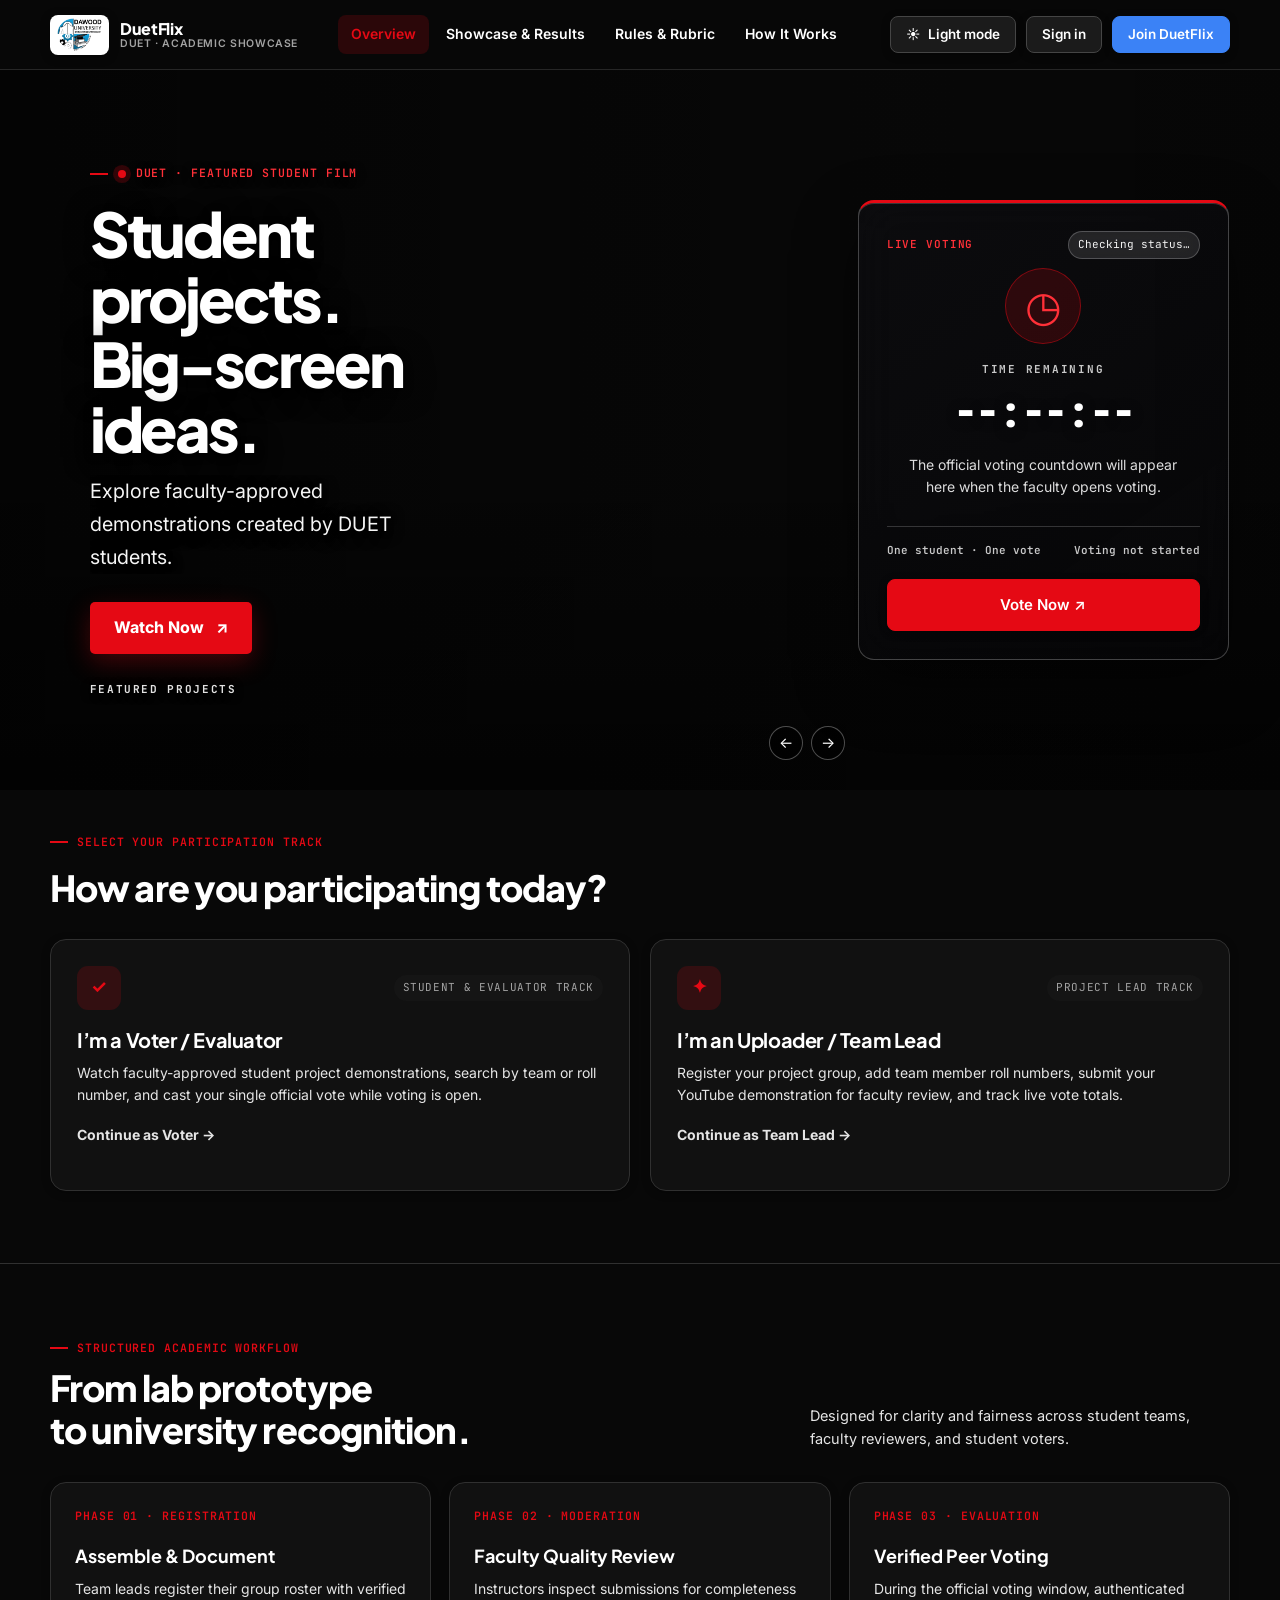
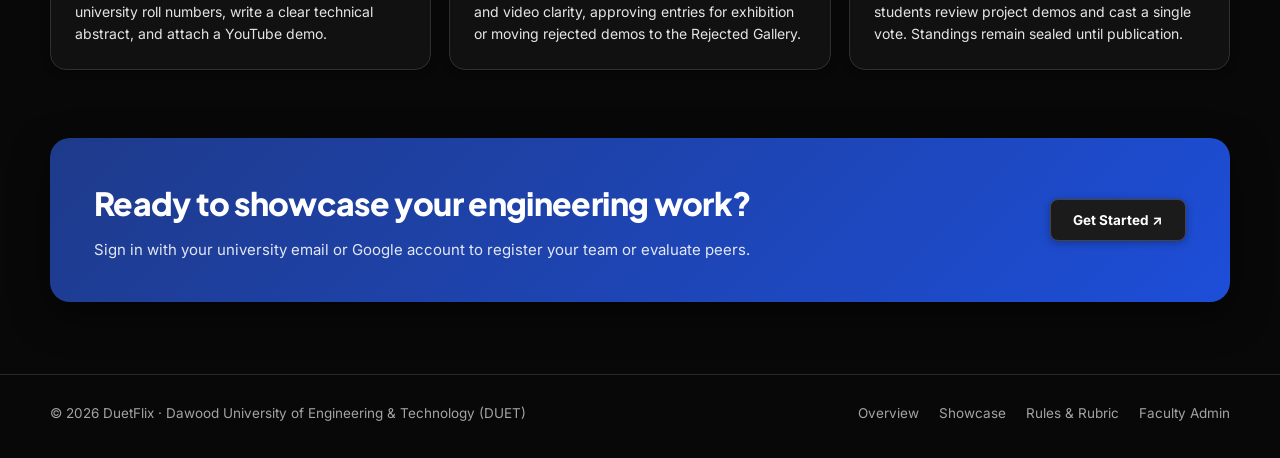
==== commit b4e4e078: "Rebrand to DuetFlix with DUET logo and route Watch Now / thumbnail click to in-page video with login" ====
--- a/index.html
+++ b/index.html
@@ -4,8 +4,9 @@
   <meta charset="utf-8" />
   <meta name="viewport" content="width=device-width, initial-scale=1" />
   <meta name="theme-color" content="#0b0f17" />
-  <meta name="description" content="AI Project Arena — Official university student innovation, video demonstration & peer evaluation platform." />
-  <title>AI Project Arena — University Innovation Showcase</title>
+  <meta name="description" content="DuetFlix — Official university student innovation, video demonstration & peer evaluation platform." />
+  <title>DuetFlix — University Innovation Showcase</title>
+  <link rel="icon" type="image/png" href="duet-logo.png" />
   <link rel="stylesheet" href="styles.css" />
   <link rel="stylesheet" href="login.css" />
 </head>
@@ -13,9 +14,9 @@
   <header class="topbar">
     <div class="wrap nav">
       <a class="brand" href="index.html">
-        <span class="mark">A</span>
+        <span class="mark"><img src="duet-logo.png" alt="DUET Logo" class="brand-logo-img" /></span>
         <span class="brand-meta">
-          <span>AI Project Arena</span>
+          <span>DuetFlix</span>
           <span class="brand-sub">DUET · Academic Showcase</span>
         </span>
       </a>
@@ -30,7 +31,7 @@
           <span class="theme-icon" aria-hidden="true">☀</span><span class="theme-label">Light mode</span>
         </button>
         <button class="btn" id="headerSignIn" type="button" data-auth="signin">Sign in</button>
-        <button class="btn primary" id="headerChooseRole" type="button">Join Arena</button>
+        <button class="btn primary" id="headerChooseRole" type="button">Join DuetFlix</button>
       </div>
     </div>
   </header>
@@ -284,7 +285,7 @@
           <div class="admin-settings">
             <label>
               Competition Title
-              <input id="adminTitle" maxlength="160" placeholder="e.g. DUET AI Project Arena — Fall 2026" />
+              <input id="adminTitle" maxlength="160" placeholder="e.g. DUET DuetFlix — Fall 2026" />
             </label>
             <label>
               Submission Deadline
@@ -443,7 +444,7 @@
 
   <footer>
     <div class="wrap footerinner">
-      <span>© 2026 AI Project Arena · Dawood University of Engineering &amp; Technology (DUET)</span>
+      <span>© 2026 DuetFlix · Dawood University of Engineering &amp; Technology (DUET)</span>
       <div class="footerlinks">
         <a href="index.html">Overview</a>
         <a href="projects.html">Showcase</a>
@@ -459,8 +460,8 @@
   <section class="auth-modal" id="authModal" aria-hidden="true">
     <div class="auth-panel" role="dialog" aria-modal="true" aria-labelledby="authTitle">
       <button class="auth-close" id="authClose" type="button" aria-label="Close">×</button>
-      <div class="auth-eyebrow">Verified Arena Access</div>
-      <h2 id="authTitle">Welcome to the Arena</h2>
+      <div class="auth-eyebrow">Verified DuetFlix Access</div>
+      <h2 id="authTitle">Welcome to DuetFlix</h2>
       <p id="authSubtitle">Select your participation role and sign in to continue.</p>
 
       <!-- In-Modal Role Switcher -->
--- a/styles.css
+++ b/styles.css
@@ -170,23 +170,26 @@
   flex-shrink: 0;
 }
 
-.mark {
-  width: 36px;
-  height: 36px;
-  border-radius: 9px;
-  background: var(--primary);
-  color: #fff;
-  display: grid;
-  place-items: center;
-  font-family: var(--display);
-  font-size: 17px;
-  font-weight: 800;
-  box-shadow: inset 0 1px 0 rgba(255,255,255,0.25);
-}
-
+.mark,
 body.dark-mode .mark {
-  background: #2563eb;
-  color: #fff;
+  width: auto;
+  height: 40px;
+  padding: 3px 7px;
+  border-radius: 8px;
+  background: #ffffff !important;
+  color: #0f172a;
+  display: inline-flex;
+  align-items: center;
+  justify-content: center;
+  box-shadow: 0 2px 10px rgba(0, 0, 0, 0.35);
+  overflow: hidden;
+}
+
+.brand-logo-img {
+  height: 34px;
+  width: auto;
+  object-fit: contain;
+  display: block;
 }
 
 .brand-meta {
@@ -1746,8 +1749,7 @@
   text-align: right;
 }
 
-/* Authenticated Workspace Isolation */
-body.authenticated-view .hero,
+/* Authenticated Workspace Isolation (keep hero visible at top, replace roleChooser below with workspace/videos) */
 body.authenticated-view #roleChooser,
 body.authenticated-view #process,
 body.authenticated-view #joinCta {
@@ -2816,7 +2818,7 @@
   border-bottom-color: #262626;
 }
 .brand, .nav a, .nav button { color: #fff; }
-.mark { background: #e50914; }
+.mark { background: #ffffff !important; }
 .btn.primary, button.primary, .featured-watch {
   background: #e50914;
   border-color: #e50914;
@@ -2879,13 +2881,13 @@
 .featured-backdrop {
   background-position: center 38%;
   background-size: cover;
-  filter: saturate(.88);
+  filter: saturate(1.04) contrast(1.02);
   transform: scale(1.025);
 }
 .featured-shade {
   background:
-    linear-gradient(90deg, rgba(0,0,0,.94) 0%, rgba(0,0,0,.78) 37%, rgba(0,0,0,.46) 66%, rgba(0,0,0,.72) 100%),
-    linear-gradient(0deg, rgba(0,0,0,.82), transparent 62%);
+    linear-gradient(90deg, rgba(0,0,0,.52) 0%, rgba(0,0,0,.28) 40%, rgba(0,0,0,.10) 70%, rgba(0,0,0,.24) 100%),
+    linear-gradient(0deg, rgba(0,0,0,.55) 0%, transparent 45%);
 }
 .featured-copy {
   position: relative;
@@ -2894,7 +2896,7 @@
   padding: clamp(36px, 7vw, 112px);
   padding-right: clamp(320px, 36vw, 620px);
 }
-.featured-copy .eyebrow { color: #ff3038; }
+.featured-copy .eyebrow { color: #ff3038; text-shadow: 0 2px 10px rgba(0,0,0,.75); }
 .live-dot {
   background: #e50914;
   box-shadow: 0 0 0 5px rgba(229,9,20,.2);
@@ -2905,13 +2907,13 @@
   line-height: 1.02;
   letter-spacing: -.05em;
   color: #fff;
-  text-shadow: 0 3px 24px rgba(0,0,0,.55);
+  text-shadow: 0 4px 28px rgba(0,0,0,.85), 0 2px 8px rgba(0,0,0,.75);
 }
 .featured-copy .lead {
   max-width: 700px;
-  color: #ededed;
+  color: #f5f5f5;
   font-size: clamp(16px, 1.55vw, 20px);
-  text-shadow: 0 2px 12px rgba(0,0,0,.8);
+  text-shadow: 0 3px 16px rgba(0,0,0,.9), 0 1px 6px rgba(0,0,0,.8);
 }
 .featured-watch {
   background: #e50914 !important;
@@ -2919,7 +2921,7 @@
   color: #fff !important;
   box-shadow: 0 8px 24px rgba(229,9,20,.28);
 }
-.featured-counter { color: #d0d0d0; }
+.featured-counter { color: #e2e2e2; text-shadow: 0 2px 10px rgba(0,0,0,.8); }
 .featured-arrows { z-index: 3; right: 34%; bottom: 30px; }
 .featured-arrows span {
   color: #fff;
@@ -2927,7 +2929,7 @@
   border-color: rgba(255,255,255,.3);
 }
 
-/* The voting rectangle floats over the full-bleed movie backdrop. */
+/* The voting rectangle floats over the full-bleed movie backdrop with glassmorphism. */
 .voting-hero-panel {
   position: absolute;
   z-index: 5;
@@ -2937,46 +2939,48 @@
   width: clamp(300px, 29vw, 430px);
   min-height: 460px;
   padding: 28px;
-  border: 1px solid rgba(255,255,255,.16);
-  border-top: 4px solid #e50914;
-  border-radius: 8px;
-  background: rgba(12,12,12,.94);
-  box-shadow: 0 24px 80px rgba(0,0,0,.72);
-  backdrop-filter: blur(16px);
-  -webkit-backdrop-filter: blur(16px);
+  border: 1px solid rgba(255, 255, 255, 0.24);
+  border-top: 3px solid #e50914;
+  border-radius: 16px;
+  background: linear-gradient(145deg, rgba(18, 18, 24, 0.42) 0%, rgba(8, 8, 12, 0.30) 100%);
+  box-shadow: 0 24px 64px rgba(0, 0, 0, 0.45), inset 0 1px 0 rgba(255, 255, 255, 0.18);
+  backdrop-filter: blur(22px) saturate(165%);
+  -webkit-backdrop-filter: blur(22px) saturate(165%);
   color: #fff;
 }
 .voting-hero-panel .showcase-label { color: #ff3038; }
 .voting-hero-panel .showcase-badge {
-  background: #1d1d1d;
-  border-color: #454545;
-  color: #eee;
+  background: rgba(255, 255, 255, 0.10);
+  border-color: rgba(255, 255, 255, 0.22);
+  color: #f3f3f3;
+  backdrop-filter: blur(8px);
 }
 .voting-hero-panel .showcase-badge.is-live {
   color: #fff;
   border-color: #e50914;
-  background: rgba(229,9,20,.2);
+  background: rgba(229,9,20,.25);
 }
 .voting-clock-icon {
   border-radius: 50%;
-  border-color: rgba(229,9,20,.42);
-  background: rgba(229,9,20,.13);
+  border-color: rgba(229,9,20,.48);
+  background: rgba(229,9,20,.16);
   color: #ff3038;
 }
-.voting-kicker { color: #aaa; }
-.voting-timer { color: #fff; }
-.voting-panel-note { color: #d0d0d0; }
-.voting-panel-divider { background: #363636; }
-.voting-panel-foot { color: #aaa; }
+.voting-kicker { color: rgba(255, 255, 255, 0.78); }
+.voting-timer { color: #fff; text-shadow: 0 2px 14px rgba(0,0,0,.45); }
+.voting-panel-note { color: rgba(255, 255, 255, 0.86); }
+.voting-panel-divider { background: rgba(255, 255, 255, 0.18); }
+.voting-panel-foot { color: rgba(255, 255, 255, 0.78); }
 .voting-now-btn {
   background: #e50914 !important;
   border-color: #e50914 !important;
   color: #fff !important;
 }
 .voting-now-btn:disabled {
-  background: #3a3a3a !important;
-  border-color: #3a3a3a !important;
-  color: #aaa !important;
+  background: rgba(255, 255, 255, 0.14) !important;
+  border-color: rgba(255, 255, 255, 0.22) !important;
+  color: rgba(255, 255, 255, 0.82) !important;
+  backdrop-filter: blur(8px);
   opacity: 1;
 }
 .featured-stage.is-sliding-out { transform: translateX(7%); opacity: .15; }
@@ -3060,3 +3064,65 @@
   .featured-copy h1 { font-size: clamp(32px, 8.5vw, 44px) !important; }
   .featured-watch { min-height: 48px; padding: 12px 20px !important; }
 }
+
+/* YouTube video player with custom thumbnail cover + centered YouTube Play Button */
+.yt-cover-player {
+  position: relative;
+  width: 100%;
+  aspect-ratio: 16 / 9;
+  border-radius: var(--radius-md, 10px);
+  overflow: hidden;
+  background: #000;
+  border: 1px solid var(--line, rgba(255, 255, 255, 0.14));
+  margin: 12px 0;
+  cursor: pointer;
+}
+.yt-cover-player.is-playing {
+  cursor: default;
+}
+.yt-cover-img {
+  width: 100%;
+  height: 100%;
+  object-fit: cover;
+  display: block;
+  transition: transform 0.35s ease, filter 0.35s ease;
+}
+.yt-cover-player:hover .yt-cover-img {
+  transform: scale(1.02);
+  filter: brightness(0.9);
+}
+.yt-play-btn {
+  position: absolute;
+  inset: 0;
+  width: 100%;
+  height: 100%;
+  display: grid;
+  place-items: center;
+  background: radial-gradient(circle, rgba(0, 0, 0, 0.25) 0%, rgba(0, 0, 0, 0.12) 60%, transparent 100%);
+  border: 0;
+  padding: 0;
+  cursor: pointer;
+}
+.yt-play-svg {
+  width: 68px;
+  height: 48px;
+  filter: drop-shadow(0 6px 20px rgba(0, 0, 0, 0.65));
+  transition: transform 0.2s ease, filter 0.2s ease;
+}
+.yt-cover-player:hover .yt-play-svg,
+.yt-play-btn:focus-visible .yt-play-svg {
+  transform: scale(1.1);
+  filter: drop-shadow(0 8px 24px rgba(229, 9, 20, 0.55));
+}
+.yt-cover-player iframe {
+  width: 100%;
+  height: 100%;
+  border: 0;
+  display: block;
+}
+
+.voter-card.is-focused-video {
+  border-color: #e50914 !important;
+  box-shadow: 0 0 0 3px rgba(229, 9, 20, 0.45), 0 24px 64px rgba(0, 0, 0, 0.65) !important;
+  transition: border-color 0.25s ease, box-shadow 0.25s ease;
+}
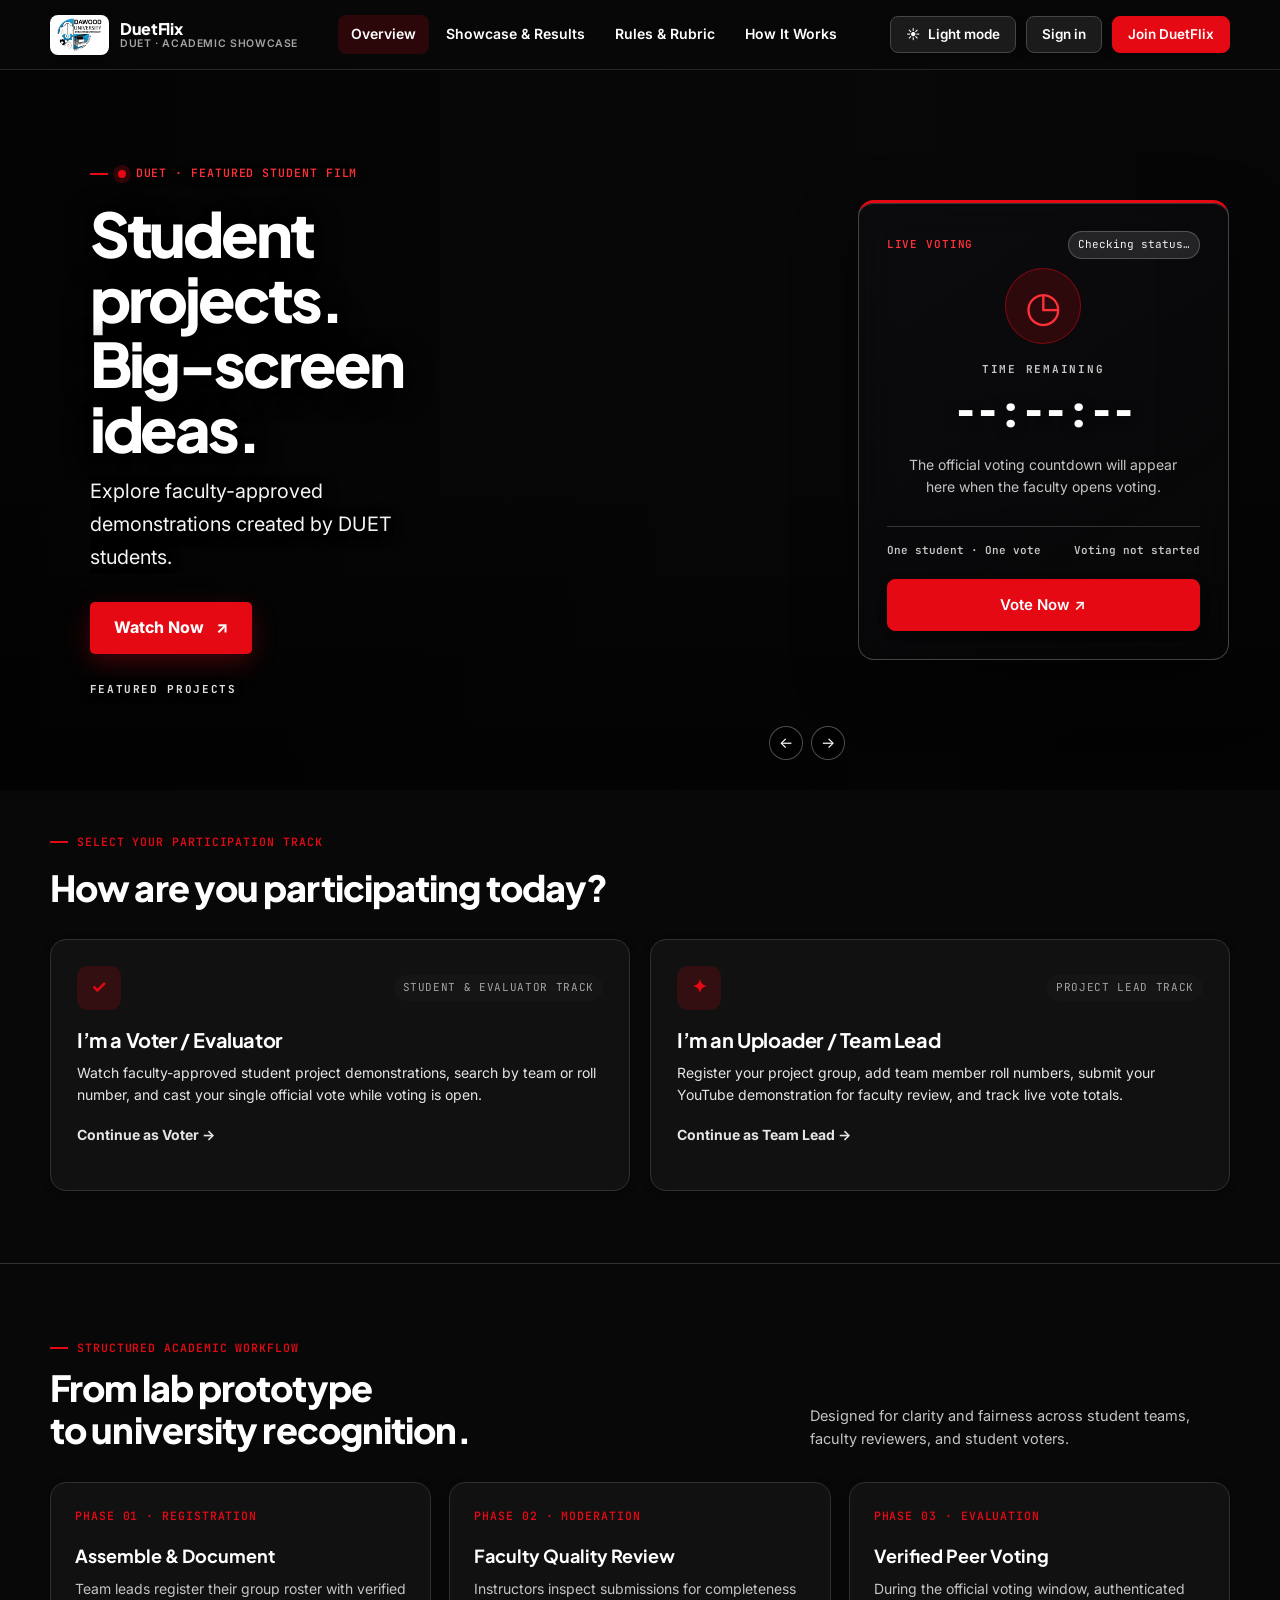
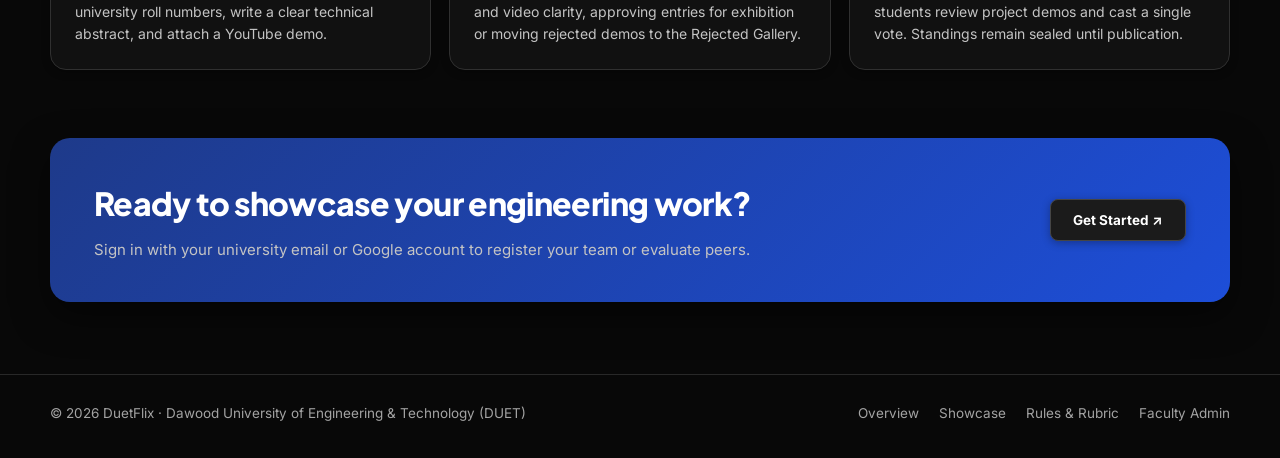
==== commit 504ff87f: "Fix admin videos & light mode, add 3-category 5-star ratings, 3-rank voting, comments, and admin vid" ====
--- a/index.html
+++ b/index.html
@@ -194,6 +194,9 @@
         <div class="deadline-note" id="votingNotice">Loading voting window status…</div>
         <div class="voter-message" id="voterMessage" role="status"></div>
 
+        <!-- Voter Top-3 Ranked Choices Summary Bar -->
+        <div class="ranked-ballot-bar" id="voterRankedBallotSummary" aria-live="polite"></div>
+
         <!-- Search & Filter Toolbar -->
         <div class="voter-toolbar">
           <div class="search-input-wrap">
@@ -250,6 +253,8 @@
         <!-- Admin Section Filter Tabs -->
         <div class="admin-tabs" role="tablist" aria-label="Admin sections">
           <button class="admin-tab active" type="button" data-admin-section="all">All Panels</button>
+          <button class="admin-tab" type="button" data-admin-section="analytics">📊 Video Analytics</button>
+          <button class="admin-tab" type="button" data-admin-section="comments">💬 Comments</button>
           <button class="admin-tab" type="button" data-admin-section="queue">Pending Queue</button>
           <button class="admin-tab" type="button" data-admin-section="gallery">Approved Gallery</button>
           <button class="admin-tab" type="button" data-admin-section="rejected" id="rejectedGalleryTabBtn">Rejected Videos Gallery</button>
@@ -348,8 +353,9 @@
             <input type="search" id="adminQueueSearch" placeholder="Search pending queue by project title, team name, or roll number…" aria-label="Search review queue" />
             <select id="adminQueueStatusFilter" aria-label="Filter queue status">
               <option value="pending" selected>Pending review only</option>
+              <option value="approved">Approved videos</option>
               <option value="draft">Saved drafts only</option>
-              <option value="all">All active (Pending + Drafts)</option>
+              <option value="all">All submissions (Pending + Approved + Drafts)</option>
             </select>
           </div>
           <div class="admin-list" id="adminSubmissionList">
@@ -391,11 +397,39 @@
         <section class="admin-panel" data-panel-group="results">
           <div class="admin-panel-head">
             <div>
-              <h3>Live Aggregate Standings (Counts Only)</h3>
-              <p class="dash-help" style="margin:4px 0 0">Individual voter identities are never exposed. Standings refresh automatically every 15 seconds.</p>
+              <h3>Live Aggregate Standings (Counts &amp; Ranked Points)</h3>
+              <p class="dash-help" style="margin:4px 0 0">Standings combine official votes, Rank 1 / 2 / 3 choices, and category star ratings.</p>
             </div>
           </div>
           <div id="adminResults" class="admin-results">Vote totals are loading…</div>
+        </section>
+
+        <!-- Dedicated Video Analytics Dashboard -->
+        <section class="admin-panel" id="adminAnalyticsPanel" data-panel-group="analytics">
+          <div class="admin-panel-head">
+            <div>
+              <div class="eyebrow">Audience Retention &amp; Engagement Telemetry</div>
+              <h3>Video Analytics Dashboard</h3>
+              <p class="dash-help" style="margin:4px 0 0">Track average audience attention (%), average watch time in minutes across viewers, individual per-user watch durations, 5-star category ratings (Character Consistency, Voice Over, Story), and Rank #1 / #2 / #3 choices for every video.</p>
+            </div>
+          </div>
+          <div id="adminVideoAnalytics" class="admin-analytics-wrap">
+            <div class="dashboard-empty">Loading video analytics…</div>
+          </div>
+        </section>
+
+        <!-- Admin Comments Moderation Panel -->
+        <section class="admin-panel" id="adminCommentsPanel" data-panel-group="comments">
+          <div class="admin-panel-head">
+            <div>
+              <div class="eyebrow">Community Discussion &amp; Moderation</div>
+              <h3>All Video Comments</h3>
+              <p class="dash-help" style="margin:4px 0 0">Review and moderate comments posted by voters and teams across all project videos.</p>
+            </div>
+          </div>
+          <div id="adminCommentsModerationList" class="admin-comments-mod-list">
+            <div class="dashboard-empty">No comments posted yet.</div>
+          </div>
         </section>
       </div>
     </section>
--- a/styles.css
+++ b/styles.css
@@ -2776,10 +2776,38 @@
 
 
 /* ==========================================================================
-   ARENA REBRAND — CLASSIC NETFLIX-INSPIRED RED / BLACK / WHITE
-   Full-bleed cinematic hero with voting card layered over the backdrop.
+   DUETFLIX REBRAND — CLASSIC NETFLIX-INSPIRED RED / BLACK / WHITE
+   Supports both Dark Mode (body.dark-mode) and Light Mode (body:not(.dark-mode))
    ========================================================================== */
-:root,
+:root {
+  color-scheme: light;
+  --bg: #f6f7fb;
+  --bg-subtle: #edf0f7;
+  --surface: #ffffff;
+  --surface-elevated: #ffffff;
+  --surface-tint: #fff1f2;
+  --ink: #0f172a;
+  --ink-secondary: #334155;
+  --muted: #64748b;
+  --line: #e2e8f0;
+  --line-strong: #cbd5e1;
+  --primary: #e50914;
+  --primary-hover: #b80710;
+  --primary-soft: rgba(229, 9, 20, 0.12);
+  --accent: #e50914;
+  --accent-soft: rgba(229, 9, 20, 0.08);
+  --success: #15803d;
+  --success-bg: #dcfce7;
+  --warning: #b45309;
+  --warning-bg: #fef3c7;
+  --danger: #dc2626;
+  --danger-bg: #fee2e2;
+  --shadow-xs: 0 1px 3px rgba(15, 23, 42, 0.06);
+  --shadow-sm: 0 4px 12px rgba(15, 23, 42, 0.08);
+  --shadow-md: 0 12px 32px rgba(15, 23, 42, 0.10);
+  --shadow-lg: 0 24px 64px rgba(15, 23, 42, 0.16);
+}
+
 body.dark-mode {
   color-scheme: dark;
   --bg: #080808;
@@ -2797,8 +2825,8 @@
   --primary-soft: rgba(229,9,20,.16);
   --accent: #e50914;
   --accent-soft: rgba(229,9,20,.12);
-  --success: #ffffff;
-  --success-bg: rgba(255,255,255,.1);
+  --success: #4ade80;
+  --success-bg: rgba(34, 197, 94, 0.14);
   --warning: #f5c518;
   --warning-bg: rgba(245,197,24,.12);
   --danger: #ff4b55;
@@ -2808,48 +2836,82 @@
   --shadow-md: 0 14px 36px rgba(0,0,0,.5);
   --shadow-lg: 0 28px 70px rgba(0,0,0,.65);
 }
-body {
+
+body.dark-mode {
   background: #080808 !important;
   color: #fff;
 }
+body:not(.dark-mode) {
+  background: #f6f7fb !important;
+  color: #0f172a;
+}
 body::before { display: none !important; }
-.topbar {
+body.dark-mode .topbar {
   background: rgba(8,8,8,.96);
   border-bottom-color: #262626;
 }
-.brand, .nav a, .nav button { color: #fff; }
+body:not(.dark-mode) .topbar {
+  background: rgba(255, 255, 255, 0.94);
+  border-bottom-color: #e2e8f0;
+}
+body.dark-mode .brand, body.dark-mode .nav a, body.dark-mode .nav button { color: #fff; }
+body:not(.dark-mode) .brand, body:not(.dark-mode) .nav a, body:not(.dark-mode) .nav button:not(.primary) { color: #0f172a; }
 .mark { background: #ffffff !important; }
 .btn.primary, button.primary, .featured-watch {
-  background: #e50914;
-  border-color: #e50914;
-  color: #fff;
+  background: #e50914 !important;
+  border-color: #e50914 !important;
+  color: #fff !important;
 }
 .btn.primary:hover, button.primary:hover {
-  background: #b80710;
-  border-color: #b80710;
-}
-.btn:not(.primary) {
+  background: #b80710 !important;
+  border-color: #b80710 !important;
+}
+body.dark-mode .btn:not(.primary) {
   background: #1b1b1b;
   border-color: #454545;
   color: #fff;
 }
-.btn:not(.primary):hover { background: #292929; border-color: #777; }
+body.dark-mode .btn:not(.primary):hover { background: #292929; border-color: #777; }
+body:not(.dark-mode) .btn:not(.primary) {
+  background: #ffffff;
+  border-color: #cbd5e1;
+  color: #0f172a;
+}
+body:not(.dark-mode) .btn:not(.primary):hover { background: #f1f5f9; border-color: #94a3b8; }
 a { color: inherit; }
-input, select, textarea {
+body.dark-mode input, body.dark-mode select, body.dark-mode textarea {
   background-color: #151515;
   color: #fff;
   border-color: #3b3b3b;
 }
+body:not(.dark-mode) input, body:not(.dark-mode) select, body:not(.dark-mode) textarea {
+  background-color: #ffffff;
+  color: #0f172a;
+  border-color: #cbd5e1;
+}
 input::placeholder, textarea::placeholder { color: #8c8c8c; }
-.card, .panel, .admin-panel, .stat-card, .voter-card, .project-card,
-.role-card, .auth-card, .dashboard-card {
+body.dark-mode .card, body.dark-mode .panel, body.dark-mode .admin-panel, body.dark-mode .stat-card,
+body.dark-mode .voter-card, body.dark-mode .project-card, body.dark-mode .role-card,
+body.dark-mode .auth-card, body.dark-mode .dashboard-card {
   background: #111;
   border-color: #303030;
   color: #fff;
 }
-h1, h2, h3, h4, strong { color: #fff; }
-p, .muted, .subtle { color: #c4c4c4; }
-footer { background: #080808; border-top-color: #282828; }
+body:not(.dark-mode) .card, body:not(.dark-mode) .panel, body:not(.dark-mode) .admin-panel, body:not(.dark-mode) .stat-card,
+body:not(.dark-mode) .voter-card, body:not(.dark-mode) .project-card, body:not(.dark-mode) .role-card,
+body:not(.dark-mode) .auth-card, body:not(.dark-mode) .dashboard-card {
+  background: #ffffff;
+  border-color: #e2e8f0;
+  color: #0f172a;
+}
+body.dark-mode h1, body.dark-mode h2, body.dark-mode h3, body.dark-mode h4, body.dark-mode strong { color: #fff; }
+body:not(.dark-mode) h1, body:not(.dark-mode) h2, body:not(.dark-mode) h3, body:not(.dark-mode) h4, body:not(.dark-mode) strong { color: #0f172a; }
+.arena-hero h1, .arena-hero strong, .voting-hero-panel strong { color: #fff !important; }
+body.dark-mode p, body.dark-mode .muted, body.dark-mode .subtle { color: #c4c4c4; }
+body:not(.dark-mode) p, body:not(.dark-mode) .muted, body:not(.dark-mode) .subtle { color: #475569; }
+.arena-hero p { color: #f5f5f5; }
+body.dark-mode footer { background: #080808; border-top-color: #282828; }
+body:not(.dark-mode) footer { background: #ffffff; border-top-color: #e2e8f0; }
 
 /* Full-screen hero: image fills behind the voting panel. */
 .arena-hero {
@@ -3126,3 +3188,430 @@
   box-shadow: 0 0 0 3px rgba(229, 9, 20, 0.45), 0 24px 64px rgba(0, 0, 0, 0.65) !important;
   transition: border-color 0.25s ease, box-shadow 0.25s ease;
 }
+
+/* ==========================================================================
+   3-CATEGORY 5-STAR RATING DROPDOWN, 3-RANK CHOICES, COMMENTS & ANALYTICS
+   ========================================================================== */
+
+.ranked-ballot-bar {
+  margin: 16px 0 20px;
+  padding: 16px 18px;
+  border-radius: var(--radius-md);
+  border: 1px solid var(--line);
+  background: var(--surface);
+  box-shadow: var(--shadow-xs);
+}
+.ranked-ballot-head {
+  display: flex;
+  flex-wrap: wrap;
+  align-items: baseline;
+  justify-content: space-between;
+  gap: 8px;
+  margin-bottom: 12px;
+}
+.ranked-ballot-head span {
+  font-size: 13px;
+  color: var(--muted);
+}
+.ranked-ballot-slots {
+  display: grid;
+  grid-template-columns: repeat(3, minmax(0, 1fr));
+  gap: 12px;
+}
+.ranked-slot-pill {
+  padding: 10px 14px;
+  border-radius: var(--radius-sm);
+  border: 1px dashed var(--line-strong);
+  background: var(--bg-subtle);
+  display: flex;
+  flex-direction: column;
+  gap: 4px;
+}
+.ranked-slot-pill.is-assigned {
+  border-style: solid;
+  border-color: rgba(229, 9, 20, 0.55);
+  background: var(--primary-soft);
+}
+.ranked-slot-tag {
+  font-size: 11px;
+  font-family: var(--mono);
+  font-weight: 700;
+  text-transform: uppercase;
+  color: var(--muted);
+}
+.ranked-slot-val {
+  font-size: 14px;
+  white-space: nowrap;
+  overflow: hidden;
+  text-overflow: ellipsis;
+}
+
+.voter-card-top-row {
+  display: flex;
+  align-items: center;
+  justify-content: space-between;
+  gap: 10px;
+  margin-bottom: 4px;
+}
+.card-avg-star-badge {
+  display: inline-flex;
+  align-items: center;
+  gap: 4px;
+  padding: 3px 10px;
+  border-radius: 999px;
+  font-family: var(--mono);
+  font-size: 12px;
+  font-weight: 700;
+  color: #f5c518;
+  background: rgba(245, 197, 24, 0.14);
+  border: 1px solid rgba(245, 197, 24, 0.35);
+}
+.card-avg-star-badge.is-unrated {
+  color: var(--muted);
+  background: var(--bg-subtle);
+  border-color: var(--line);
+}
+.voter-card-badges {
+  display: flex;
+  align-items: center;
+  gap: 8px;
+  flex-wrap: wrap;
+}
+.voter-card-actions {
+  display: flex;
+  align-items: center;
+  gap: 8px;
+  flex-wrap: wrap;
+}
+.my-rank-pill {
+  display: inline-flex;
+  align-items: center;
+  gap: 4px;
+  padding: 3px 9px;
+  border-radius: 999px;
+  font-size: 11.5px;
+  font-weight: 700;
+  background: rgba(229, 9, 20, 0.18);
+  color: #ff4b55;
+  border: 1px solid rgba(229, 9, 20, 0.45);
+}
+
+/* Vote & 5-Star Rating Dropdown Drawer */
+.vote-rating-drawer,
+.comments-drawer {
+  margin-top: 14px;
+  padding: 16px;
+  border-radius: var(--radius-md);
+  border: 1px solid var(--line-strong);
+  background: var(--bg-subtle);
+  animation: drawerFadeIn 0.2s ease;
+}
+@keyframes drawerFadeIn {
+  from { opacity: 0; transform: translateY(-4px); }
+  to { opacity: 1; transform: translateY(0); }
+}
+.drawer-section-head {
+  display: flex;
+  flex-direction: column;
+  gap: 2px;
+  margin-bottom: 10px;
+}
+.drawer-section-head strong {
+  font-size: 13.5px;
+}
+.drawer-section-head span {
+  font-size: 12px;
+  color: var(--muted);
+}
+.star-categories-list {
+  display: flex;
+  flex-direction: column;
+  gap: 8px;
+}
+.star-category-row {
+  display: flex;
+  align-items: center;
+  justify-content: space-between;
+  gap: 10px;
+  padding: 8px 12px;
+  border-radius: var(--radius-sm);
+  border: 1px solid var(--line);
+  background: var(--surface);
+  flex-wrap: wrap;
+}
+.star-category-label {
+  font-size: 13.5px;
+  font-weight: 600;
+}
+.star-buttons-group {
+  display: inline-flex;
+  align-items: center;
+  gap: 4px;
+}
+.star-pick-btn {
+  background: transparent;
+  border: 0;
+  padding: 2px 5px;
+  font-size: 22px;
+  line-height: 1;
+  color: var(--muted);
+  cursor: pointer;
+  transition: transform 0.14s ease, color 0.14s ease;
+}
+.star-pick-btn:hover {
+  transform: scale(1.18);
+  color: #f5c518;
+}
+.star-pick-btn.is-filled {
+  color: #f5c518;
+  text-shadow: 0 0 10px rgba(245, 197, 24, 0.35);
+}
+.star-score-pill {
+  margin-left: 6px;
+  font-family: var(--mono);
+  font-size: 11.5px;
+  font-weight: 700;
+  color: var(--muted);
+  min-width: 36px;
+  text-align: right;
+}
+
+.rank-choices-grid {
+  display: grid;
+  grid-template-columns: repeat(3, minmax(0, 1fr));
+  gap: 8px;
+  margin-top: 8px;
+}
+.rank-choice-btn {
+  padding: 10px;
+  border-radius: var(--radius-sm);
+  border: 1px solid var(--line-strong);
+  background: var(--surface);
+  color: var(--ink);
+  display: flex;
+  flex-direction: column;
+  align-items: flex-start;
+  gap: 3px;
+  text-align: left;
+  transition: border-color 0.15s ease, background 0.15s ease;
+}
+.rank-choice-btn span {
+  font-size: 12.5px;
+  font-weight: 700;
+}
+.rank-choice-btn small {
+  font-size: 11px;
+  color: var(--muted);
+}
+.rank-choice-btn.is-selected {
+  border-color: #e50914;
+  background: rgba(229, 9, 20, 0.16);
+  box-shadow: 0 0 0 1px #e50914;
+}
+.vote-drawer-actions {
+  margin-top: 14px;
+  display: flex;
+  justify-content: flex-end;
+}
+
+/* Comments Section Drawer */
+.video-comments-list {
+  display: flex;
+  flex-direction: column;
+  gap: 8px;
+  max-height: 280px;
+  overflow-y: auto;
+  margin-bottom: 12px;
+}
+.video-comment-item {
+  padding: 10px 12px;
+  border-radius: var(--radius-sm);
+  border: 1px solid var(--line);
+  background: var(--surface);
+}
+.video-comment-top {
+  display: flex;
+  align-items: center;
+  justify-content: space-between;
+  gap: 8px;
+  flex-wrap: wrap;
+  margin-bottom: 4px;
+  font-size: 12.5px;
+}
+.comment-role-pill {
+  display: inline-block;
+  padding: 1px 7px;
+  border-radius: 999px;
+  font-size: 10.5px;
+  font-family: var(--mono);
+  background: var(--primary-soft);
+  color: var(--primary);
+}
+.video-comment-meta {
+  display: flex;
+  align-items: center;
+  gap: 8px;
+  font-size: 11px;
+  color: var(--muted);
+}
+.comment-delete-btn {
+  border: 1px solid rgba(229, 9, 20, 0.35);
+  background: rgba(229, 9, 20, 0.1);
+  color: var(--danger);
+  border-radius: 6px;
+  padding: 2px 7px;
+  font-size: 11px;
+  font-weight: 600;
+}
+.video-comment-body {
+  margin: 0;
+  font-size: 13.5px;
+  line-height: 1.5;
+  word-break: break-word;
+}
+.comments-empty {
+  padding: 12px;
+  font-size: 13px;
+  color: var(--muted);
+  text-align: center;
+  border: 1px dashed var(--line);
+  border-radius: var(--radius-sm);
+}
+.video-comment-form {
+  display: flex;
+  gap: 8px;
+}
+.comment-input {
+  flex: 1;
+  padding: 8px 12px;
+  border-radius: var(--radius-sm);
+  border: 1px solid var(--line-strong);
+  font-size: 13.5px;
+}
+
+/* Admin Video Analytics Dashboard */
+.admin-analytics-wrap {
+  display: flex;
+  flex-direction: column;
+  gap: 18px;
+}
+.analytics-video-card {
+  padding: 18px;
+  border-radius: var(--radius-md);
+  border: 1px solid var(--line);
+  background: var(--bg-subtle);
+}
+.analytics-video-head {
+  display: flex;
+  align-items: flex-start;
+  justify-content: space-between;
+  gap: 12px;
+  flex-wrap: wrap;
+  margin-bottom: 14px;
+}
+.analytics-video-head h4 {
+  margin: 4px 0 0;
+  font-size: 18px;
+}
+.analytics-head-badges {
+  display: flex;
+  align-items: center;
+  gap: 8px;
+}
+.analytics-kpi-grid {
+  display: grid;
+  grid-template-columns: repeat(4, minmax(0, 1fr));
+  gap: 12px;
+  margin-bottom: 16px;
+}
+.analytics-kpi-box {
+  padding: 12px 14px;
+  border-radius: var(--radius-sm);
+  border: 1px solid var(--line);
+  background: var(--surface);
+  display: flex;
+  flex-direction: column;
+  gap: 4px;
+}
+.analytics-kpi-box > span {
+  font-size: 11.5px;
+  color: var(--muted);
+  font-weight: 600;
+}
+.analytics-kpi-box > strong {
+  font-size: 20px;
+  font-family: var(--mono);
+}
+.analytics-kpi-box > small {
+  font-size: 11px;
+  color: var(--muted);
+}
+.analytics-star-breakdown {
+  font-size: 12.5px;
+  display: flex;
+  flex-direction: column;
+  gap: 3px;
+  margin-top: 2px;
+}
+.analytics-user-section {
+  margin-top: 10px;
+}
+.analytics-user-section > strong {
+  display: block;
+  font-size: 13px;
+  margin-bottom: 8px;
+}
+.analytics-user-table {
+  width: 100%;
+  border-collapse: collapse;
+  font-size: 13px;
+  background: var(--surface);
+  border-radius: var(--radius-sm);
+  overflow: hidden;
+  border: 1px solid var(--line);
+}
+.analytics-user-table th,
+.analytics-user-table td {
+  padding: 9px 12px;
+  text-align: left;
+  border-bottom: 1px solid var(--line);
+}
+.analytics-user-table th {
+  font-size: 11px;
+  text-transform: uppercase;
+  letter-spacing: 0.04em;
+  color: var(--muted);
+  background: var(--bg-subtle);
+}
+.attention-cell {
+  display: flex;
+  flex-direction: column;
+  gap: 4px;
+  min-width: 90px;
+}
+.attention-mini-bar {
+  width: 100%;
+  height: 6px;
+  border-radius: 999px;
+  background: rgba(148, 163, 184, 0.25);
+  overflow: hidden;
+}
+.attention-mini-fill {
+  height: 100%;
+  border-radius: 999px;
+  background: linear-gradient(90deg, #e50914, #f5c518);
+}
+
+@media (max-width: 860px) {
+  .ranked-ballot-slots,
+  .rank-choices-grid {
+    grid-template-columns: 1fr;
+  }
+  .analytics-kpi-grid {
+    grid-template-columns: repeat(2, minmax(0, 1fr));
+  }
+  .analytics-user-table {
+    display: block;
+    overflow-x: auto;
+  }
+}
